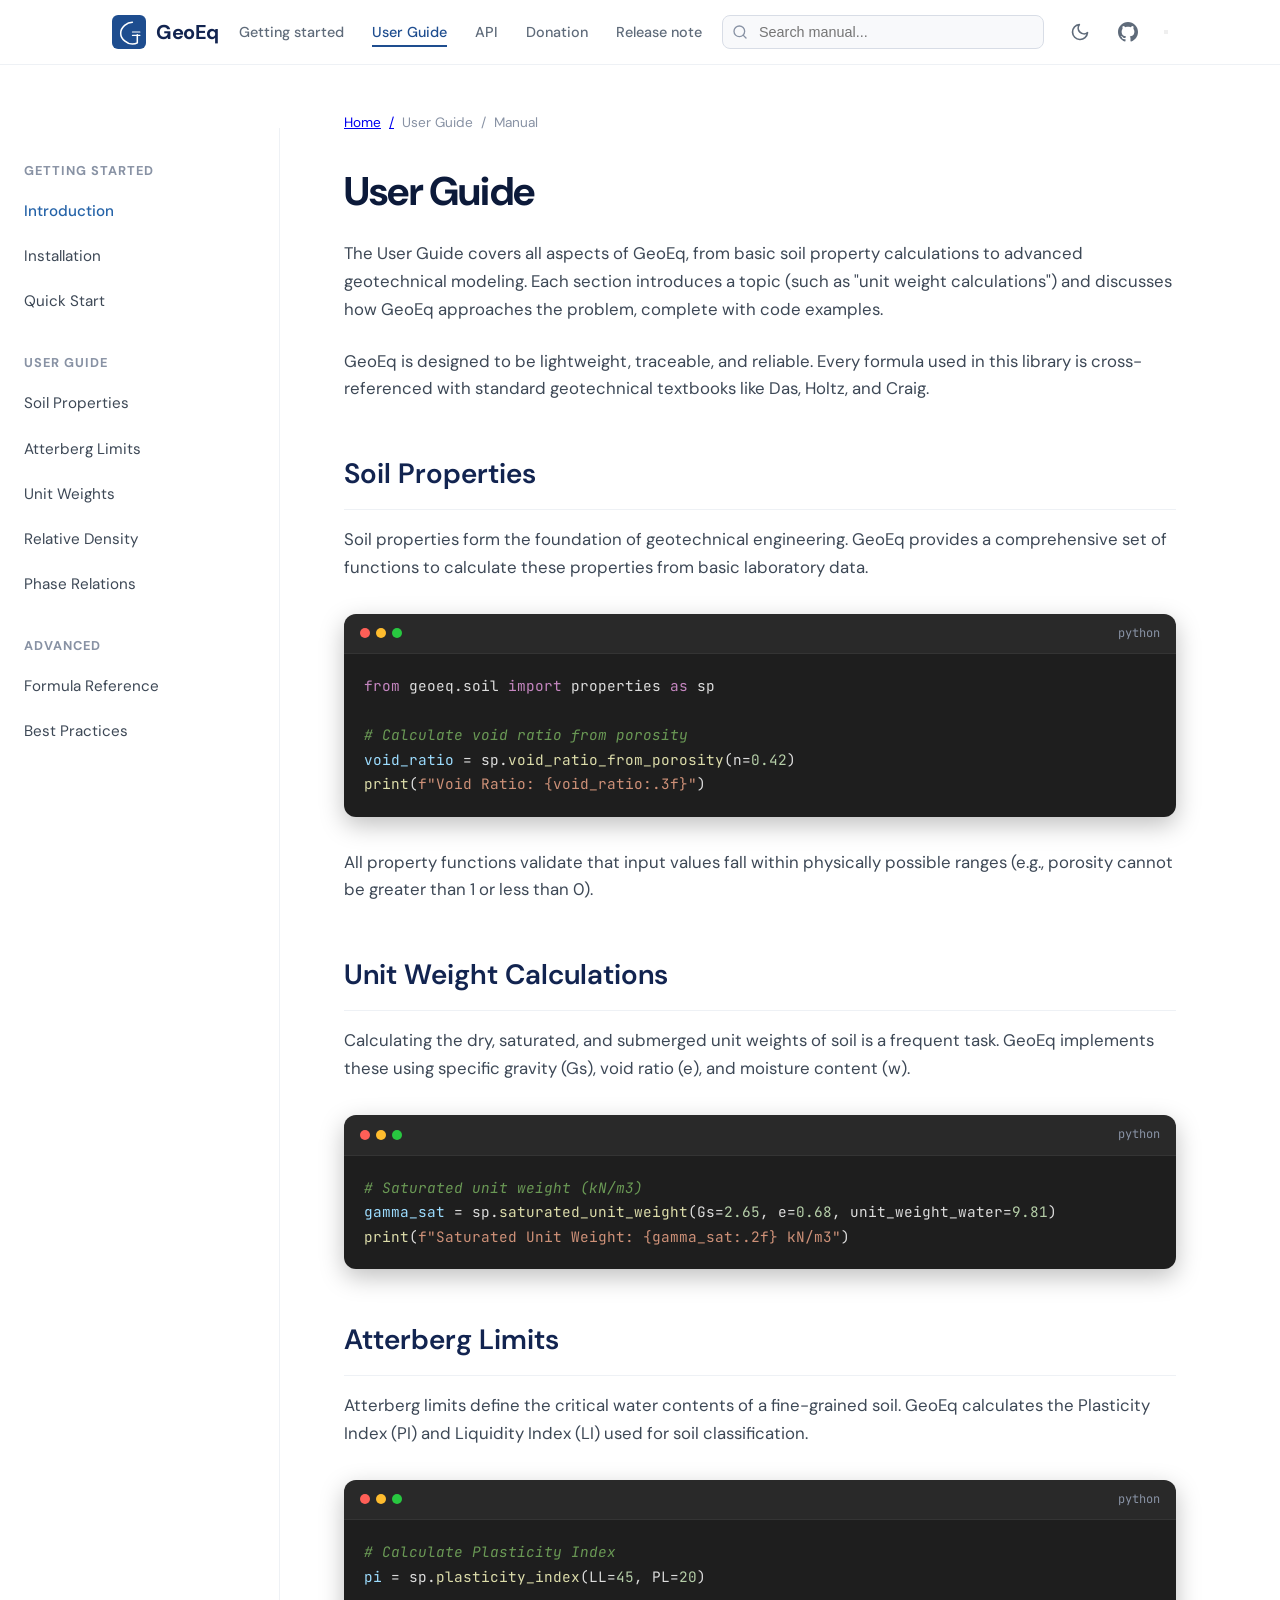
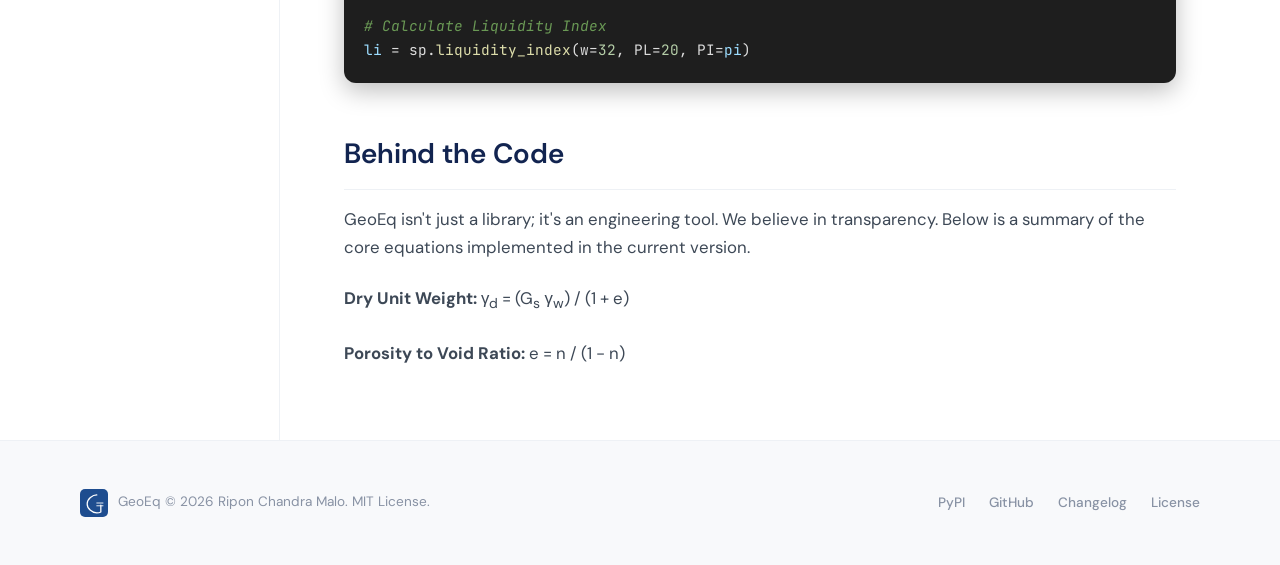
==== user-guide.html @ 91668ca3 "feat: implement professional user guide documentation system with dark mode and syntax highlighting" ====
<!DOCTYPE html>
<html lang="en">

<head>
    <meta charset="UTF-8">
    <meta name="viewport" content="width=device-width, initial-scale=1.0">
    <title>User Guide - GeoEq Geotechnical Engineering</title>
    <meta name="description" content="Detailed manual and user guide for GeoEq Python library. Soil properties, phase relations, and more.">
    <link rel="preconnect" href="https://fonts.googleapis.com">
    <link rel="preconnect" href="https://fonts.gstatic.com" crossorigin>
    <link href="https://fonts.googleapis.com/css2?family=DM+Sans:ital,opsz,wght@0,9..40,300;0,9..40,400;0,9..40,500;0,9..40,600;0,9..40,700;1,9..40,400&family=JetBrains+Mono:wght@400;500&display=swap" rel="stylesheet">
    <link rel="stylesheet" href="assets/css/main.css">
    <style>
        /* Sidebar transition for mobile */
        @media (max-width: 960px) {
            .mobile-sidebar-toggle {
                display: block;
                position: fixed;
                bottom: 20px;
                right: 20px;
                background: var(--blue-600);
                color: white;
                width: 50px;
                height: 50px;
                border-radius: 50%;
                display: flex;
                align-items: center;
                justify-content: center;
                box-shadow: 0 4px 12px rgba(0,0,0,0.2);
                z-index: 1100;
            }
        }
    </style>
</head>

<body>

    <!-- NAV -->
    <nav class="nav" id="nav">
        <div class="nav-inner">
            <a href="index.html" class="nav-logo">
                <svg class="nav-logo-icon" viewBox="0 0 512 512" fill="none" xmlns="http://www.w3.org/2000/svg">
                    <rect id="background" x="0" y="0" width="512" height="512" rx="91" ry="91" fill="#1e4d8f" />
                    <path id="letter-G" d="M 307,108 C 230,108  131,182  131,273 C 131,364  230,438  307,438 C 352,438  381,420  381,420 L 381,296" fill="none" stroke="#ffffff" stroke-width="23" stroke-linecap="round" stroke-linejoin="round" />
                    <line id="equals-top" x1="307" y1="256" x2="420" y2="256" stroke="#ffffff" stroke-width="16" stroke-linecap="round" />
                    <line id="equals-bottom" x1="307" y1="307" x2="420" y2="307" stroke="#ffffff" stroke-width="16" stroke-linecap="round" />
                </svg>
                <span class="nav-logo-text">GeoEq</span>
            </a>

            <ul class="nav-links" id="navLinks">
                <li><a href="index.html#quickstart">Getting started</a></li>
                <li><a href="user-guide.html" class="active">User Guide</a></li>
                <li><a href="https://github.com/geoeq/geoeq#api" target="_blank">API</a></li>
                <li><a href="https://github.com/sponsors/geoeq" target="_blank">Donation</a></li>
                <li><a href="https://github.com/geoeq/geoeq/blob/main/CHANGELOG.md" target="_blank">Release note</a></li>
            </ul>

            <div class="search-container">
                <svg class="search-icon" viewBox="0 0 24 24" fill="none" stroke="currentColor" stroke-width="2" stroke-linecap="round" stroke-linejoin="round"><circle cx="11" cy="11" r="8"></circle><line x1="21" y1="21" x2="16.65" y2="16.65"></line></svg>
                <input type="text" class="search-input" id="searchInput" placeholder="Search manual...">
            </div>

            <div class="nav-actions">
                <button class="icon-btn" id="themeToggle" title="Toggle theme">
                    <svg viewBox="0 0 24 24" fill="none" stroke="currentColor" stroke-width="2" stroke-linecap="round" stroke-linejoin="round">
                        <path d="M21 12.79A9 9 0 1 1 11.21 3 7 7 0 0 0 21 12.79z"></path>
                    </svg>
                </button>
                <a href="https://github.com/geoeq/geoeq" target="_blank" class="icon-btn" title="GitHub Repository">
                    <svg viewBox="0 0 24 24" fill="currentColor">
                        <path d="M12 0c-6.626 0-12 5.373-12 12 0 5.302 3.438 9.8 8.207 11.387.599.111.793-.261.793-.577v-2.234c-3.338.726-4.033-1.416-4.033-1.416-.546-1.387-1.333-1.756-1.333-1.756-1.089-.745.083-.729.083-.729 1.205.084 1.839 1.237 1.839 1.237 1.07 1.834 2.807 1.304 3.492.997.107-.775.418-1.305.762-1.604-2.665-.305-5.467-1.334-5.467-5.931 0-1.311.469-2.381 1.236-3.221-.124-.303-.535-1.524.117-3.176 0 0 1.008-.322 3.301 1.23.957-.266 1.983-.399 3.003-.404 1.02.005 2.047.138 3.006.404 2.291-1.552 3.297-1.23 3.297-1.23.653 1.653.242 2.874.118 3.176.77.84 1.235 1.911 1.235 3.221 0 4.609-2.807 5.624-5.479 5.921.43.372.823 1.102.823 2.222v3.293c0 .319.192.694.801.576 4.765-1.589 8.199-6.086 8.199-11.386 0-6.627-5.373-12-12-12z" />
                    </svg>
                </a>
            </div>

            <button class="mobile-toggle" id="mobileToggle" aria-label="Menu">
                <span></span><span></span><span></span>
            </button>
        </div>
    </nav>

    <div class="docs-container animate-fade">
        <!-- SIDEBAR -->
        <aside class="sidebar">
            <div class="sidebar-section">
                <h3 class="sidebar-title">Getting Started</h3>
                <ul class="sidebar-links">
                    <li><a href="#intro" class="active">Introduction</a></li>
                    <li><a href="#install">Installation</a></li>
                    <li><a href="#quickstart">Quick Start</a></li>
                </ul>
            </div>
            
            <div class="sidebar-section">
                <h3 class="sidebar-title">User Guide</h3>
                <ul class="sidebar-links">
                    <li><a href="#soil-props">Soil Properties</a></li>
                    <li><a href="#atterberg">Atterberg Limits</a></li>
                    <li><a href="#unit-weights">Unit Weights</a></li>
                    <li><a href="#relative-density">Relative Density</a></li>
                    <li><a href="#phase-relations">Phase Relations</a></li>
                </ul>
            </div>

            <div class="sidebar-section">
                <h3 class="sidebar-title">Advanced</h3>
                <ul class="sidebar-links">
                    <li><a href="#formulas">Formula Reference</a></li>
                    <li><a href="#best-practices">Best Practices</a></li>
                </ul>
            </div>
        </aside>

        <!-- MAIN CONTENT -->
        <main class="main-content content">
            <nav class="breadcrumbs">
                <a href="index.html" class="breadcrumb-item">Home</a>
                <span class="breadcrumb-item">User Guide</span>
                <span class="breadcrumb-item">Manual</span>
            </nav>

            <section id="intro">
                <h1>User Guide</h1>
                <p>The User Guide covers all aspects of GeoEq, from basic soil property calculations to advanced geotechnical modeling. Each section introduces a topic (such as "unit weight calculations") and discusses how GeoEq approaches the problem, complete with code examples.</p>
                <p>GeoEq is designed to be lightweight, traceable, and reliable. Every formula used in this library is cross-referenced with standard geotechnical textbooks like Das, Holtz, and Craig.</p>
            </section>

            <section id="soil-props">
                <h2>Soil Properties</h2>
                <p>Soil properties form the foundation of geotechnical engineering. GeoEq provides a comprehensive set of functions to calculate these properties from basic laboratory data.</p>
                
                <div class="code-container">
                    <div class="code-header">
                        <div class="code-dots">
                            <div class="code-dot dot-red"></div>
                            <div class="code-dot dot-yellow"></div>
                            <div class="code-dot dot-green"></div>
                        </div>
                        <span class="code-lang">python</span>
                    </div>
                    <button class="copy-btn">Copy</button>
                    <div class="code-block">
                        <pre><span class="imp">from</span> geoeq.soil <span class="imp">import</span> properties <span class="imp">as</span> sp

<span class="cm"># Calculate void ratio from porosity</span>
<span class="var">void_ratio</span> = sp.<span class="fn">void_ratio_from_porosity</span>(n=<span class="num">0.42</span>)
<span class="fn">print</span>(<span class="str">f"Void Ratio: </span><span class="str">{void_ratio:.3f}</span><span class="str">"</span>)</pre>
                    </div>
                </div>

                <p>All property functions validate that input values fall within physically possible ranges (e.g., porosity cannot be greater than 1 or less than 0).</p>
            </section>

            <section id="unit-weights">
                <h2>Unit Weight Calculations</h2>
                <p>Calculating the dry, saturated, and submerged unit weights of soil is a frequent task. GeoEq implements these using specific gravity (Gs), void ratio (e), and moisture content (w).</p>
                
                <div class="code-container">
                    <div class="code-header">
                        <div class="code-dots">
                            <div class="code-dot dot-red"></div>
                            <div class="code-dot dot-yellow"></div>
                            <div class="code-dot dot-green"></div>
                        </div>
                        <span class="code-lang">python</span>
                    </div>
                    <button class="copy-btn">Copy</button>
                    <div class="code-block">
                        <pre><span class="cm"># Saturated unit weight (kN/m3)</span>
<span class="var">gamma_sat</span> = sp.<span class="fn">saturated_unit_weight</span>(Gs=<span class="num">2.65</span>, e=<span class="num">0.68</span>, unit_weight_water=<span class="num">9.81</span>)
<span class="fn">print</span>(<span class="str">f"Saturated Unit Weight: </span><span class="str">{gamma_sat:.2f}</span><span class="str"> kN/m3"</span>)</pre>
                    </div>
                </div>
            </section>

            <section id="atterberg">
                <h2>Atterberg Limits</h2>
                <p>Atterberg limits define the critical water contents of a fine-grained soil. GeoEq calculates the Plasticity Index (PI) and Liquidity Index (LI) used for soil classification.</p>
                
                <div class="code-container">
                    <div class="code-header">
                        <div class="code-dots">
                            <div class="code-dot dot-red"></div>
                            <div class="code-dot dot-yellow"></div>
                            <div class="code-dot dot-green"></div>
                        </div>
                        <span class="code-lang">python</span>
                    </div>
                    <button class="copy-btn">Copy</button>
                    <div class="code-block">
                        <pre><span class="cm"># Calculate Plasticity Index</span>
<span class="var">pi</span> = sp.<span class="fn">plasticity_index</span>(LL=<span class="num">45</span>, PL=<span class="num">20</span>)

<span class="cm"># Calculate Liquidity Index</span>
<span class="var">li</span> = sp.<span class="fn">liquidity_index</span>(w=<span class="num">32</span>, PL=<span class="num">20</span>, PI=<span class="var">pi</span>)</pre>
                    </div>
                </div>
            </section>

            <section id="formulas">
                <h2>Behind the Code</h2>
                <p>GeoEq isn't just a library; it's an engineering tool. We believe in transparency. Below is a summary of the core equations implemented in the current version.</p>
                <p><strong>Dry Unit Weight:</strong> &gamma;<sub>d</sub> = (G<sub>s</sub> &gamma;<sub>w</sub>) / (1 + e)</p>
                <p><strong>Porosity to Void Ratio:</strong> e = n / (1 - n)</p>
            </section>
        </main>
    </div>

    <!-- FOOTER -->
    <footer class="footer">
        <div class="footer-inner">
            <div class="footer-left">
                <svg viewBox="0 0 512 512" fill="none" xmlns="http://www.w3.org/2000/svg"
                    style="width: 28px; height: 28px;">
                    <rect id="background" x="0" y="0" width="512" height="512" rx="91" ry="91" fill="#1e4d8f" />
                    <path id="letter-G"
                        d="M 307,108 C 230,108  131,182  131,273 C 131,364  230,438  307,438 C 352,438  381,420  381,420 L 381,296"
                        fill="none" stroke="#ffffff" stroke-width="23" stroke-linecap="round" stroke-linejoin="round" />
                    <line id="equals-top" x1="307" y1="256" x2="420" y2="256" stroke="#ffffff" stroke-width="16"
                        stroke-linecap="round" />
                    <line id="equals-bottom" x1="307" y1="307" x2="420" y2="307" stroke="#ffffff" stroke-width="16"
                        stroke-linecap="round" />
                </svg>
                <span class="footer-text">GeoEq &copy; 2026 Ripon Chandra Malo. MIT License.</span>
            </div>
            <ul class="footer-links">
                <li><a href="https://pypi.org/project/geoeq/" target="_blank">PyPI</a></li>
                <li><a href="https://github.com/geoeq/geoeq" target="_blank">GitHub</a></li>
                <li><a href="https://github.com/geoeq/geoeq/blob/main/CHANGELOG.md" target="_blank">Changelog</a></li>
                <li><a href="https://github.com/geoeq/geoeq/blob/main/LICENSE" target="_blank">License</a></li>
            </ul>
        </div>
    </footer>

    <script src="assets/js/common.js"></script>
    <script>
        // Sidebar active link on scroll
        window.addEventListener('scroll', () => {
            const sections = document.querySelectorAll('section');
            const navLinks = document.querySelectorAll('.sidebar-links a');
            
            let current = '';
            sections.forEach(section => {
                const sectionTop = section.offsetTop;
                if (pageYOffset >= sectionTop - 100) {
                    current = section.getAttribute('id');
                }
            });

            navLinks.forEach(link => {
                link.classList.remove('active');
                if (link.getAttribute('href').includes(current)) {
                    link.classList.add('active');
                }
            });
        });
    </script>
</body>

</html>
---- assets/css/main.css ----
/* ---- GLOBAL VARIABLES ---- */
:root {
    --blue-900: #0c1a3a;
    --blue-800: #122450;
    --blue-700: #1a3570;
    --blue-600: #1e4d8f;
    --blue-500: #2563a8;
    --blue-400: #3b82c4;
    --blue-300: #6ba3d6;
    --blue-200: #a3c8e8;
    --blue-100: #dbeaf7;
    --blue-50: #f0f6fc;
    --white: #ffffff;
    --gray-50: #f8f9fb;
    --gray-100: #eef1f5;
    --gray-200: #d8dde6;
    --gray-300: #b0b8c8;
    --gray-400: #8892a4;
    --gray-500: #5f6b7a;
    --gray-600: #3d4856;
    --gray-700: #2a3240;
    --gray-800: #1a2030;
    --accent: #e8a825;
    --font-body: 'DM Sans', sans-serif;
    --font-mono: 'JetBrains Mono', monospace;
    --sidebar-width: 280px;
    --header-height: 64px;
}

[data-theme="dark"] {
    --white: #0d1117;
    --gray-50: #161b22;
    --gray-100: #21262d;
    --gray-200: #30363d;
    --gray-300: #484f58;
    --gray-400: #8b949e;
    --gray-500: #c9d1d9;
    --gray-600: #d1d5db;
    --gray-700: #f0f6fc;
    --gray-800: #ffffff;
    --blue-50: #13233a;
    --blue-100: #1c355a;
    --blue-900: #ffffff;
    --blue-800: #e6edf3;
    --blue-700: #6ba3d6;
}

*,
*::before,
*::after {
    margin: 0;
    padding: 0;
    box-sizing: border-box;
}

html {
    scroll-behavior: smooth;
}

body {
    font-family: var(--font-body);
    color: var(--gray-700);
    background: var(--white);
    line-height: 1.65;
    -webkit-font-smoothing: antialiased;
    transition: background-color 0.3s, color 0.3s;
}

/* ---- NAV ---- */
.nav {
    position: fixed;
    top: 0;
    left: 0;
    right: 0;
    z-index: 1000;
    background: rgba(var(--white-rgb, 255, 255, 255), 0.92);
    backdrop-filter: blur(12px);
    border-bottom: 1px solid var(--gray-100);
    transition: box-shadow 0.3s, background-color 0.3s;
}

[data-theme="dark"] .nav {
    background: rgba(13, 17, 23, 0.92);
}

.nav.scrolled {
    box-shadow: 0 1px 12px rgba(0, 0, 0, 0.06);
}

.nav-inner {
    max-width: 1120px;
    margin: 0 auto;
    padding: 0 32px;
    height: var(--header-height);
    display: flex;
    align-items: center;
    justify-content: space-between;
    gap: 20px;
}

.nav-logo {
    display: flex;
    align-items: center;
    gap: 10px;
    text-decoration: none;
    color: var(--blue-800);
    flex-shrink: 0;
}

.nav-logo-icon {
    width: 34px;
    height: 34px;
}

.nav-logo-text {
    font-size: 1.25rem;
    font-weight: 700;
    letter-spacing: -0.02em;
}

.nav-links {
    display: flex;
    align-items: center;
    gap: 28px;
    list-style: none;
}

.nav-links a {
    text-decoration: none;
    color: var(--gray-500);
    font-size: 0.9rem;
    font-weight: 500;
    transition: color 0.2s;
    white-space: nowrap;
}

.nav-links a:hover, .nav-links a.active {
    color: var(--blue-600);
}

.nav-links a.active {
    border-bottom: 2px solid var(--blue-600);
    padding-bottom: 4px;
}

/* ---- SEARCH BAR ---- */
.search-container {
    position: relative;
    flex-grow: 1;
    max-width: 400px;
}

.search-input {
    width: 100%;
    background: var(--gray-50);
    border: 1px solid var(--gray-200);
    border-radius: 8px;
    padding: 8px 12px 8px 36px;
    font-size: 0.9rem;
    color: var(--gray-700);
    outline: none;
    transition: all 0.2s;
}

.search-input:focus {
    border-color: var(--blue-400);
    box-shadow: 0 0 0 3px rgba(37, 99, 168, 0.1);
    background: var(--white);
}

.search-icon {
    position: absolute;
    left: 10px;
    top: 50%;
    transform: translateY(-50%);
    width: 16px;
    height: 16px;
    color: var(--gray-400);
    pointer-events: none;
}

/* ---- ICON ACTIONS ---- */
.nav-actions {
    display: flex;
    align-items: center;
    gap: 16px;
}

.icon-btn {
    background: none;
    border: none;
    color: var(--gray-500);
    cursor: pointer;
    padding: 6px;
    border-radius: 6px;
    display: flex;
    align-items: center;
    justify-content: center;
    transition: all 0.2s;
}

.icon-btn:hover {
    background: var(--gray-100);
    color: var(--blue-600);
}

.icon-btn svg {
    width: 20px;
    height: 20px;
}

/* ---- DOCS LAYOUT ---- */
.docs-container {
    display: flex;
    margin-top: var(--header-height);
    min-height: calc(100vh - var(--header-height));
    max-width: 1440px;
    margin-left: auto;
    margin-right: auto;
}

.sidebar {
    width: var(--sidebar-width);
    border-right: 1px solid var(--gray-100);
    padding: 32px 24px;
    position: fixed;
    top: var(--header-height);
    bottom: 0;
    overflow-y: auto;
    background: var(--white);
    transition: background-color 0.3s;
}

.main-content {
    flex-grow: 1;
    margin-left: var(--sidebar-width);
    padding: 48px 64px;
    max-width: 960px;
}

/* ---- SIDEBAR NAV ---- */
.sidebar-section {
    margin-bottom: 32px;
}

.sidebar-title {
    font-size: 0.8rem;
    font-weight: 700;
    color: var(--gray-400);
    text-transform: uppercase;
    letter-spacing: 0.08em;
    margin-bottom: 12px;
}

.sidebar-links {
    list-style: none;
}

.sidebar-links li {
    margin-bottom: 8px;
}

.sidebar-links a {
    text-decoration: none;
    color: var(--gray-600);
    font-size: 0.95rem;
    display: block;
    padding: 6px 0;
    transition: color 0.2s;
}

.sidebar-links a:hover, .sidebar-links a.active {
    color: var(--blue-500);
    font-weight: 500;
}

/* ---- CONTENT ELEMENTS ---- */
.content h1 {
    font-size: 2.5rem;
    font-weight: 700;
    color: var(--blue-900);
    margin-bottom: 16px;
    letter-spacing: -0.02em;
}

.content h2 {
    font-size: 1.75rem;
    font-weight: 600;
    color: var(--blue-800);
    margin-top: 48px;
    margin-bottom: 16px;
    padding-bottom: 12px;
    border-bottom: 1px solid var(--gray-100);
}

.content p {
    margin-bottom: 24px;
    font-size: 1.05rem;
    color: var(--gray-600);
}

.content code {
    background: var(--gray-50);
    padding: 3px 6px;
    border-radius: 4px;
    font-family: var(--font-mono);
    font-size: 0.9em;
    color: var(--blue-600);
}

/* ---- CODE BLOCK ENHANCEMENT ---- */
.code-container {
    position: relative;
    margin: 32px 0;
    border-radius: 12px;
    background: #1e1e1e;
    overflow: hidden;
    box-shadow: 0 8px 24px rgba(0, 0, 0, 0.25);
}

.code-header {
    display: flex;
    align-items: center;
    justify-content: space-between;
    padding: 10px 16px;
    background: rgba(255, 255, 255, 0.05);
    border-bottom: 1px solid rgba(255, 255, 255, 0.05);
}

.code-dots {
    display: flex;
    gap: 6px;
}

.code-dot {
    width: 10px;
    height: 10px;
    border-radius: 50%;
}

.dot-red { background: #ff5f57; }
.dot-yellow { background: #febc2e; }
.dot-green { background: #28c840; }

.code-lang {
    font-size: 0.75rem;
    color: var(--gray-400);
    font-family: var(--font-mono);
    text-transform: lowercase;
}

.code-block {
    margin: 0;
    padding: 20px;
    background: transparent !important;
    box-shadow: none;
}

.code-block pre {
    font-family: var(--font-mono);
    font-size: 0.9rem;
    line-height: 1.7;
    color: #dcdcdc; /* VS Code Default Text */
    margin: 0;
}

/* Syntax Highlighting (VS Code Dark Style) */
.kw { color: #569cd6; } /* keyword */
.fn { color: #dcdcaa; } /* function */
.str { color: #ce9178; } /* string */
.num { color: #b5cea8; } /* number */
.cm { color: #6a9955; font-style: italic; } /* comment */
.op { color: #d4d4d4; } /* operator */
.var { color: #9cdcfe; } /* variable */
.typ { color: #4ec9b0; } /* type/class */
.imp { color: #c586c0; } /* import/control flow */

/* Copy Button Styling */
.copy-btn {
    position: absolute;
    top: 48px;
    right: 12px;
    background: rgba(255, 255, 255, 0.1);
    border: 1px solid rgba(255, 255, 255, 0.1);
    color: var(--gray-300);
    padding: 6px 12px;
    border-radius: 6px;
    font-size: 0.75rem;
    font-weight: 600;
    cursor: pointer;
    backdrop-filter: blur(4px);
    transition: all 0.2s;
    opacity: 0;
    visibility: hidden;
}

.code-container:hover .copy-btn {
    opacity: 1;
    visibility: visible;
}

.copy-btn:hover {
    background: rgba(255, 255, 255, 0.2);
    color: var(--white);
    border-color: var(--blue-400);
}

.copy-btn.copied {
    background: #28c840;
    color: white;
    border-color: #28c840;
}

/* Breadcrumbs */
.breadcrumbs {
    display: flex;
    gap: 8px;
    font-size: 0.85rem;
    color: var(--gray-400);
    margin-bottom: 24px;
}

.breadcrumb-item::after {
    content: '/';
    margin-left: 8px;
}

.breadcrumb-item:last-child::after {
    content: '';
}

/* ---- FOOTER ---- */
.footer {
    background: var(--gray-50);
    border-top: 1px solid var(--gray-100);
    padding: 48px 32px;
    transition: background-color 0.3s;
}

.footer-inner {
    max-width: 1120px;
    margin: 0 auto;
    display: flex;
    justify-content: space-between;
    align-items: center;
    flex-wrap: wrap;
    gap: 20px;
}

.footer-left {
    display: flex;
    align-items: center;
    gap: 10px;
}

.footer-left svg {
    width: 28px;
    height: 28px;
}

.footer-text {
    font-size: 0.85rem;
    color: var(--gray-400);
}

.footer-links {
    display: flex;
    gap: 24px;
    list-style: none;
}

.footer-links a {
    text-decoration: none;
    color: var(--gray-400);
    font-size: 0.85rem;
    font-weight: 500;
    transition: color 0.2s;
}

.footer-links a:hover {
    color: var(--blue-600);
}

/* Animations */
@keyframes fadeIn {
    from { opacity: 0; transform: translateY(10px); }
    to { opacity: 1; transform: translateY(0); }
}

.animate-fade {
    animation: fadeIn 0.5s ease both;
}

/* Responsive Docs */
@media (max-width: 960px) {
    .sidebar {
        display: none;
    }
    .main-content {
        margin-left: 0;
        padding: 32px 24px;
    }
}
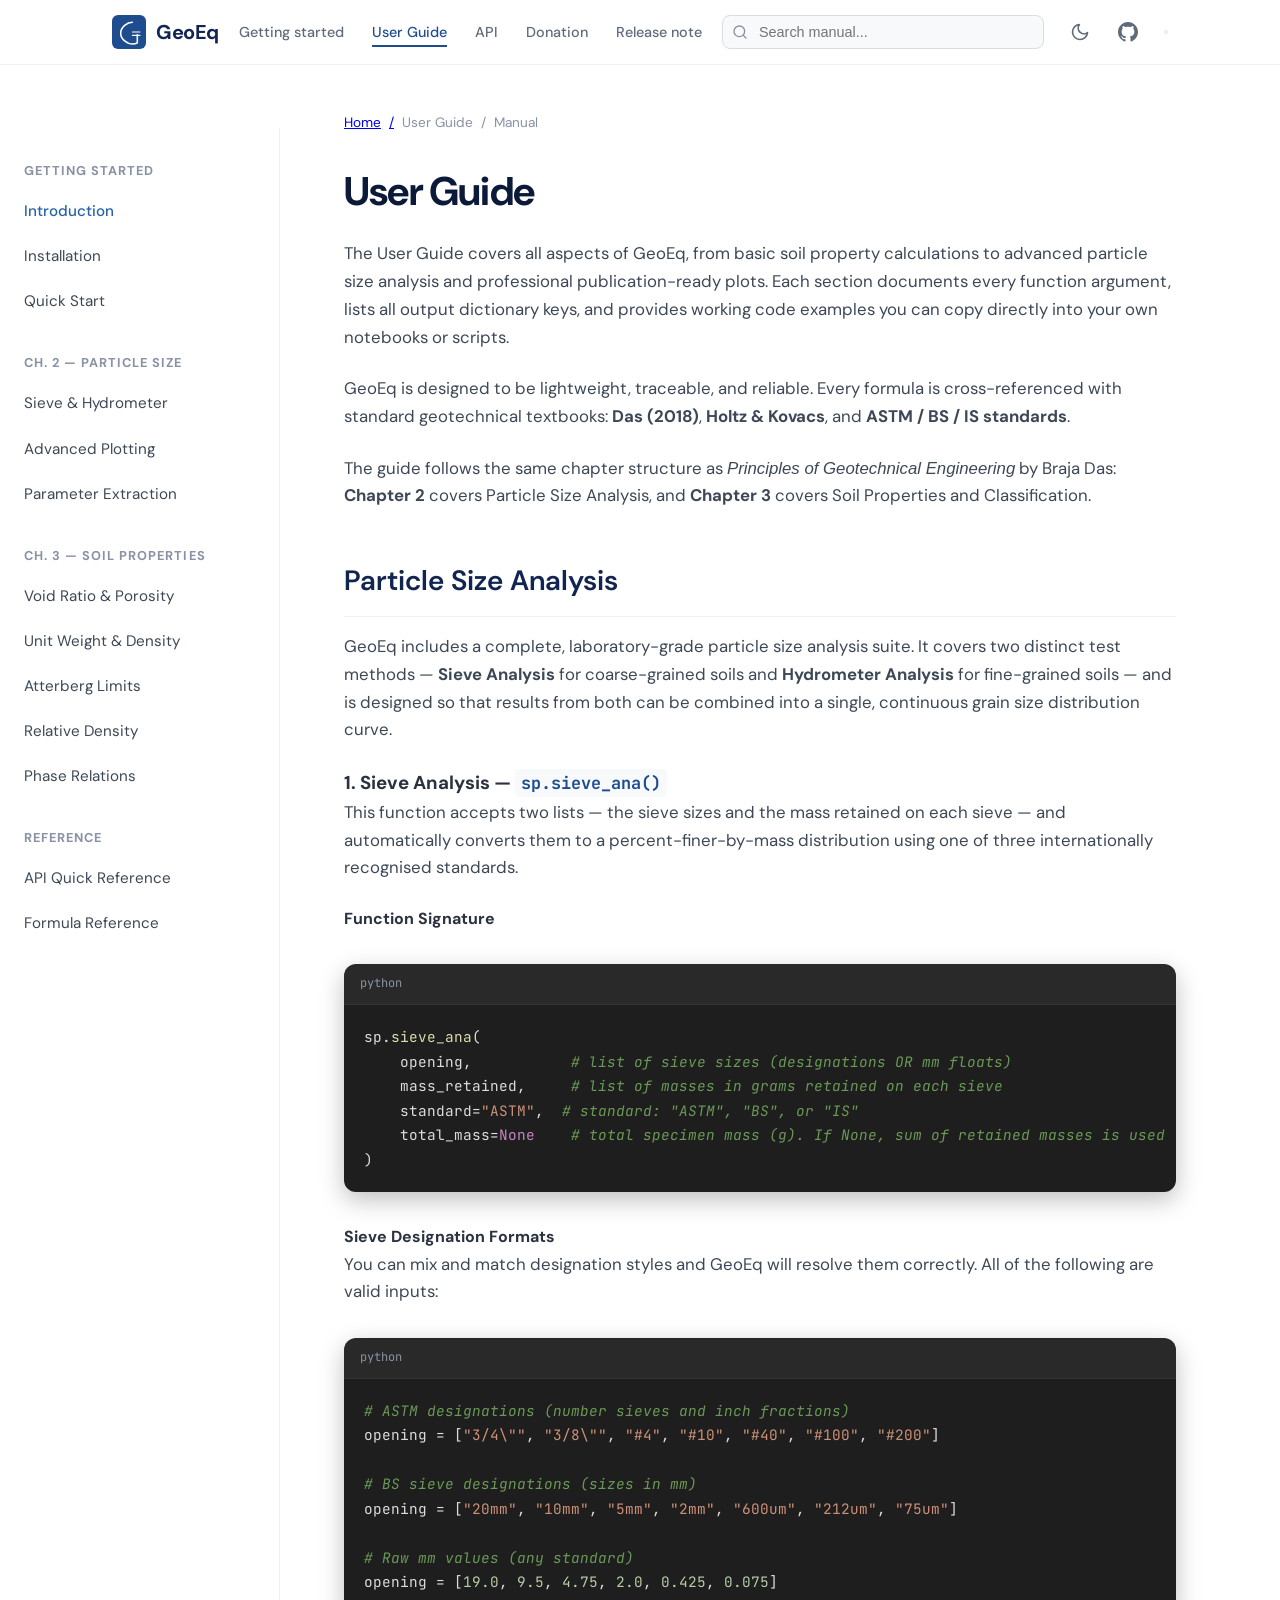
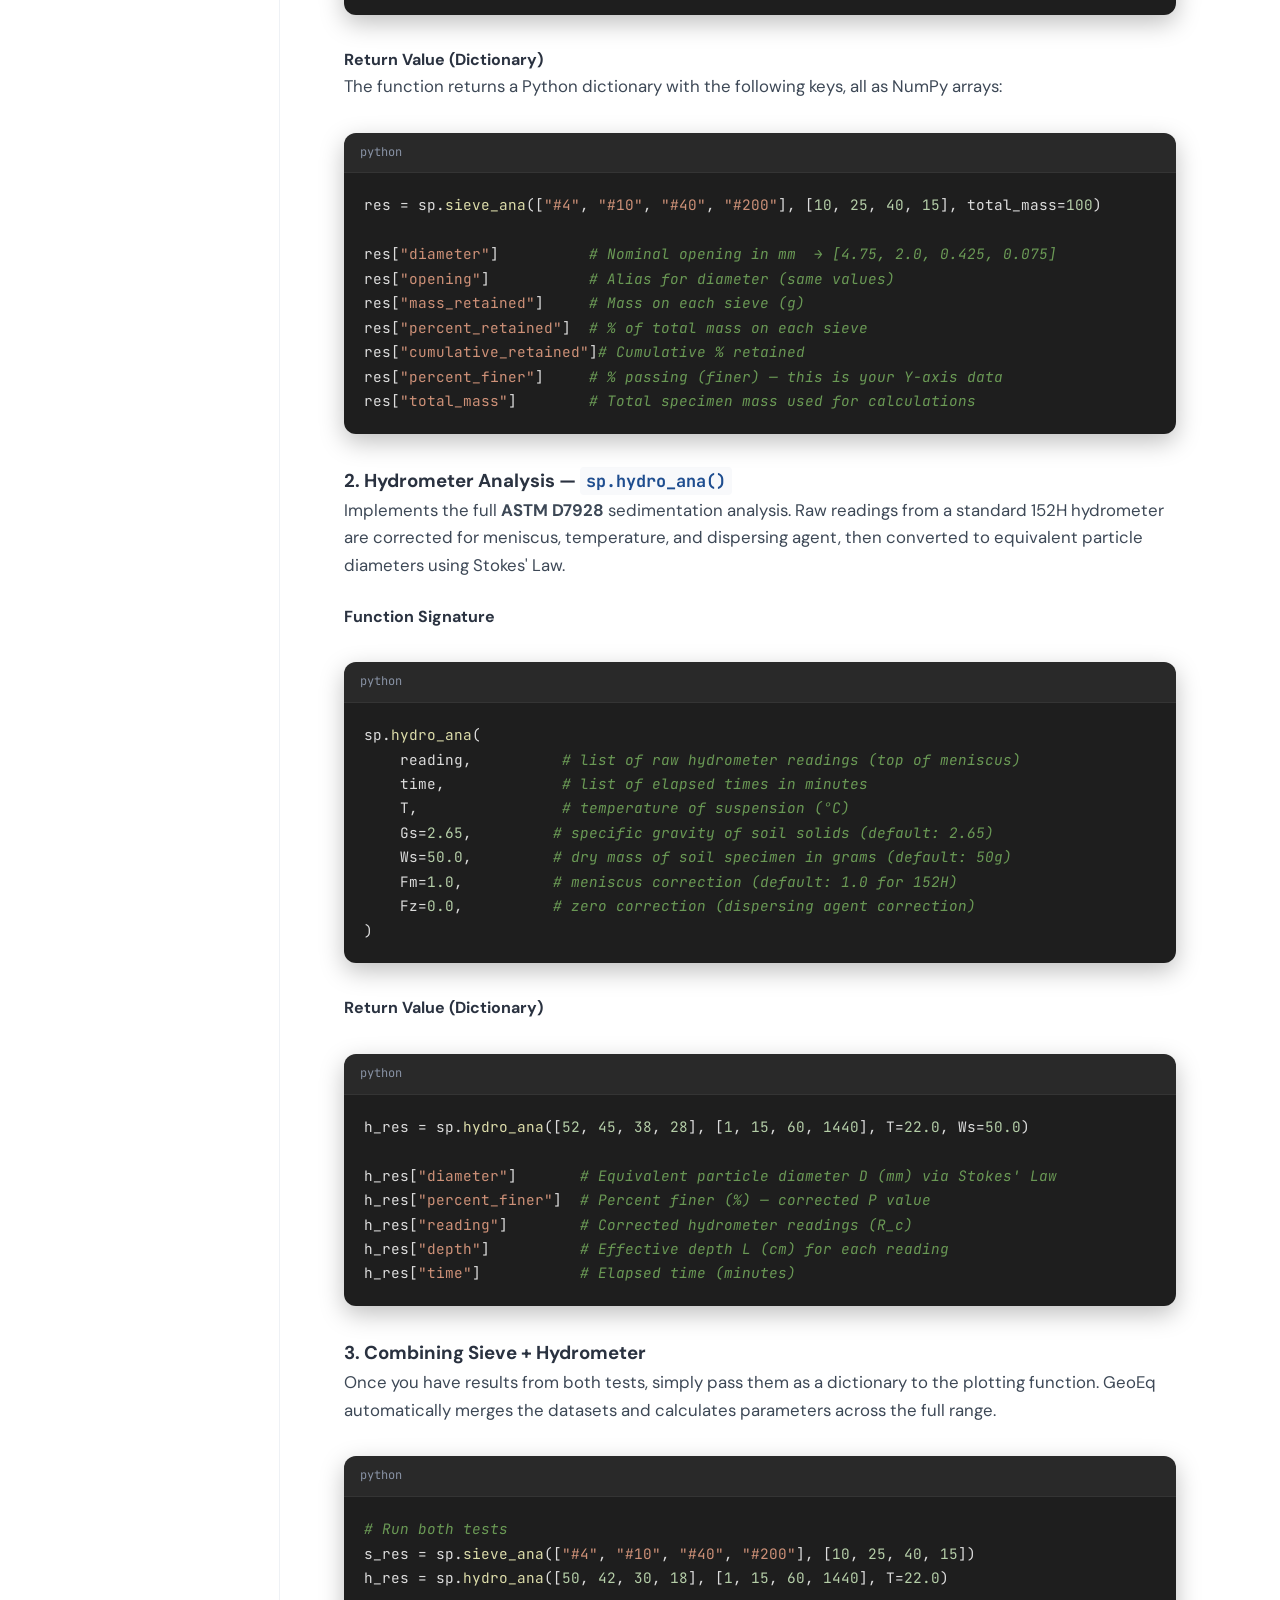
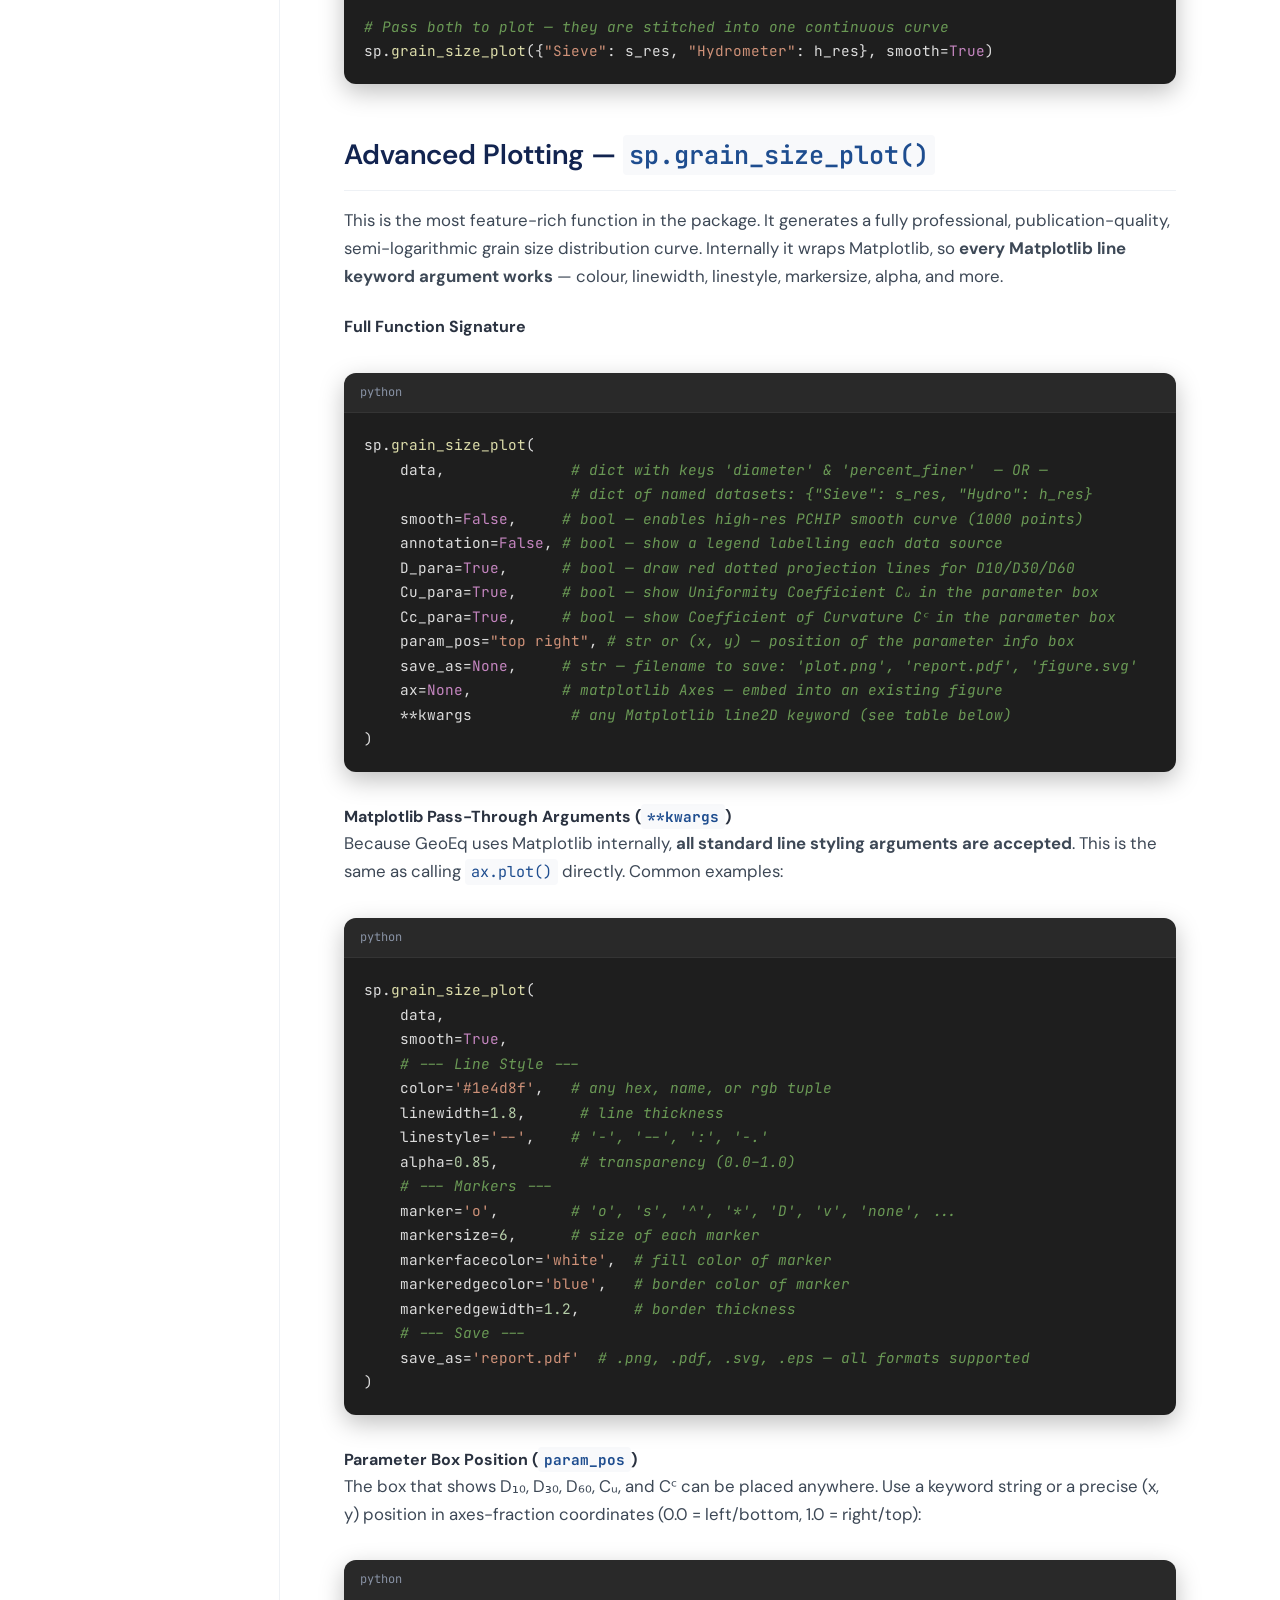
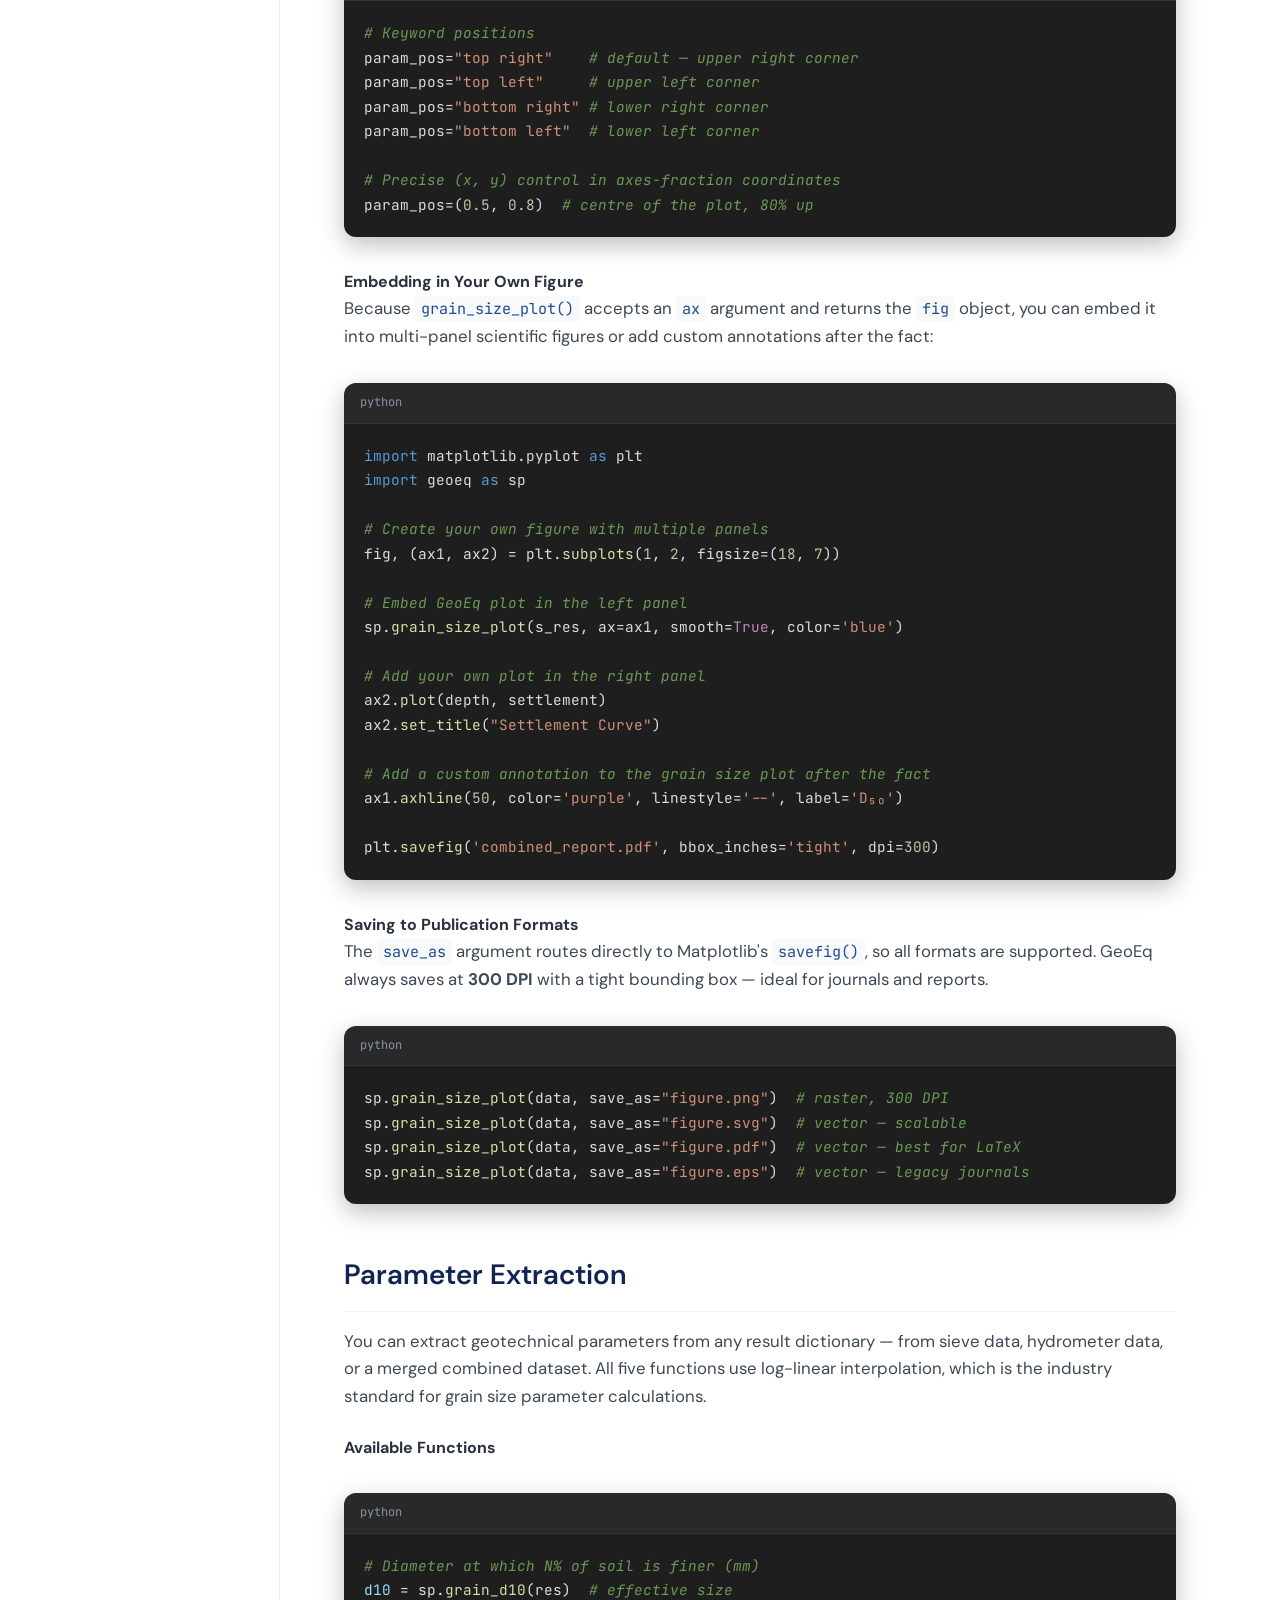
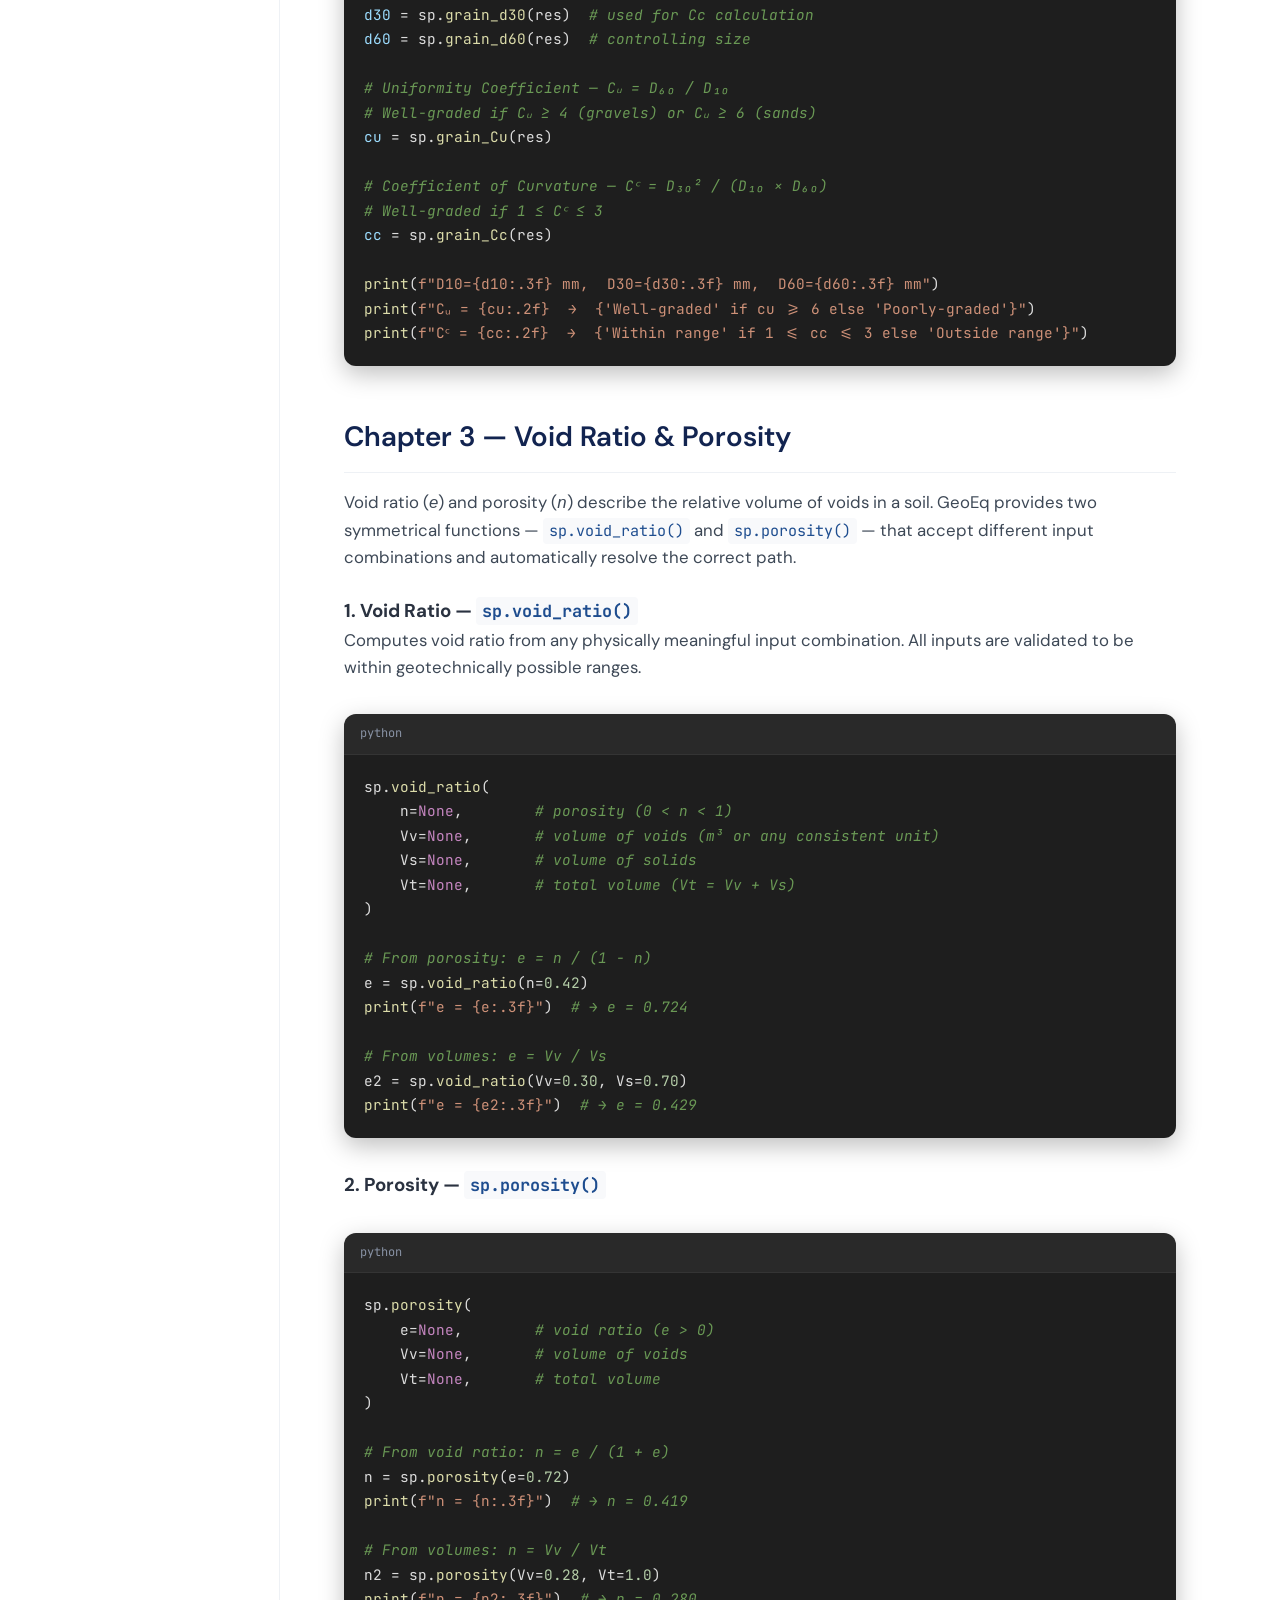
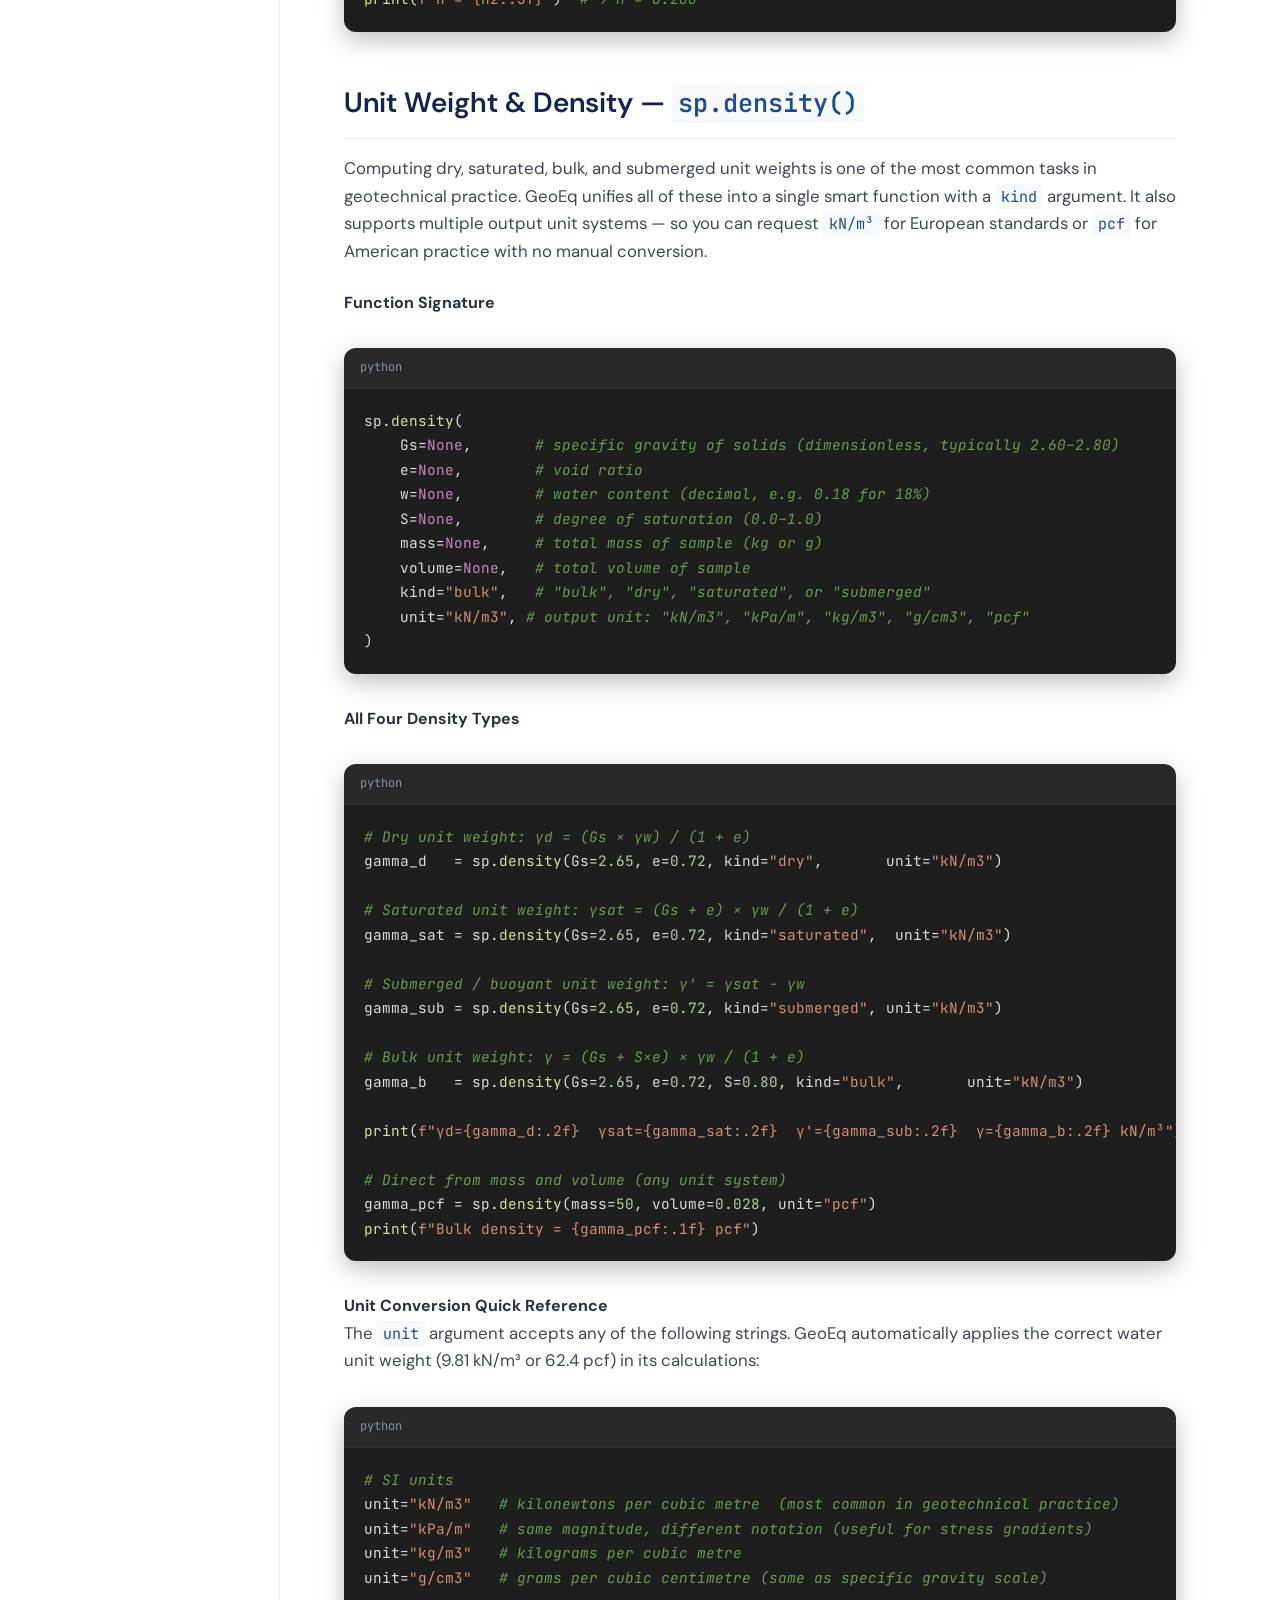
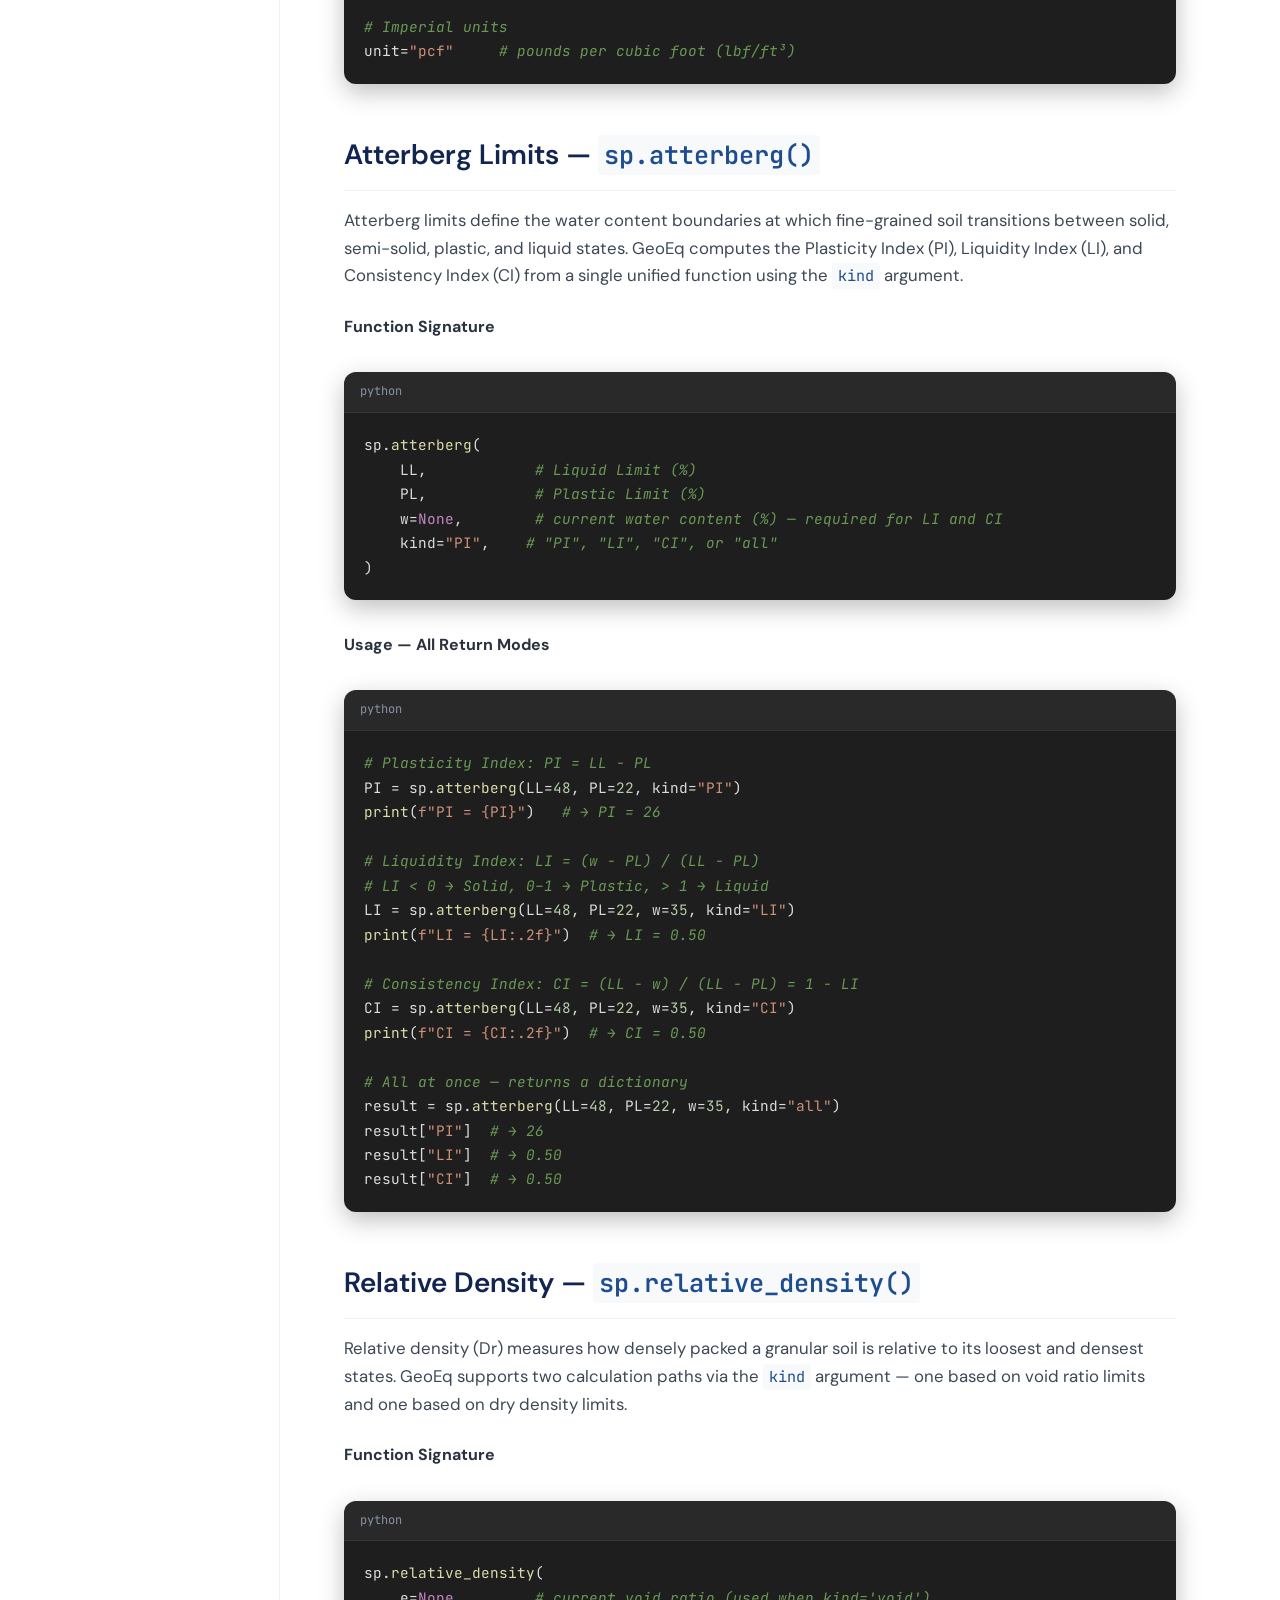
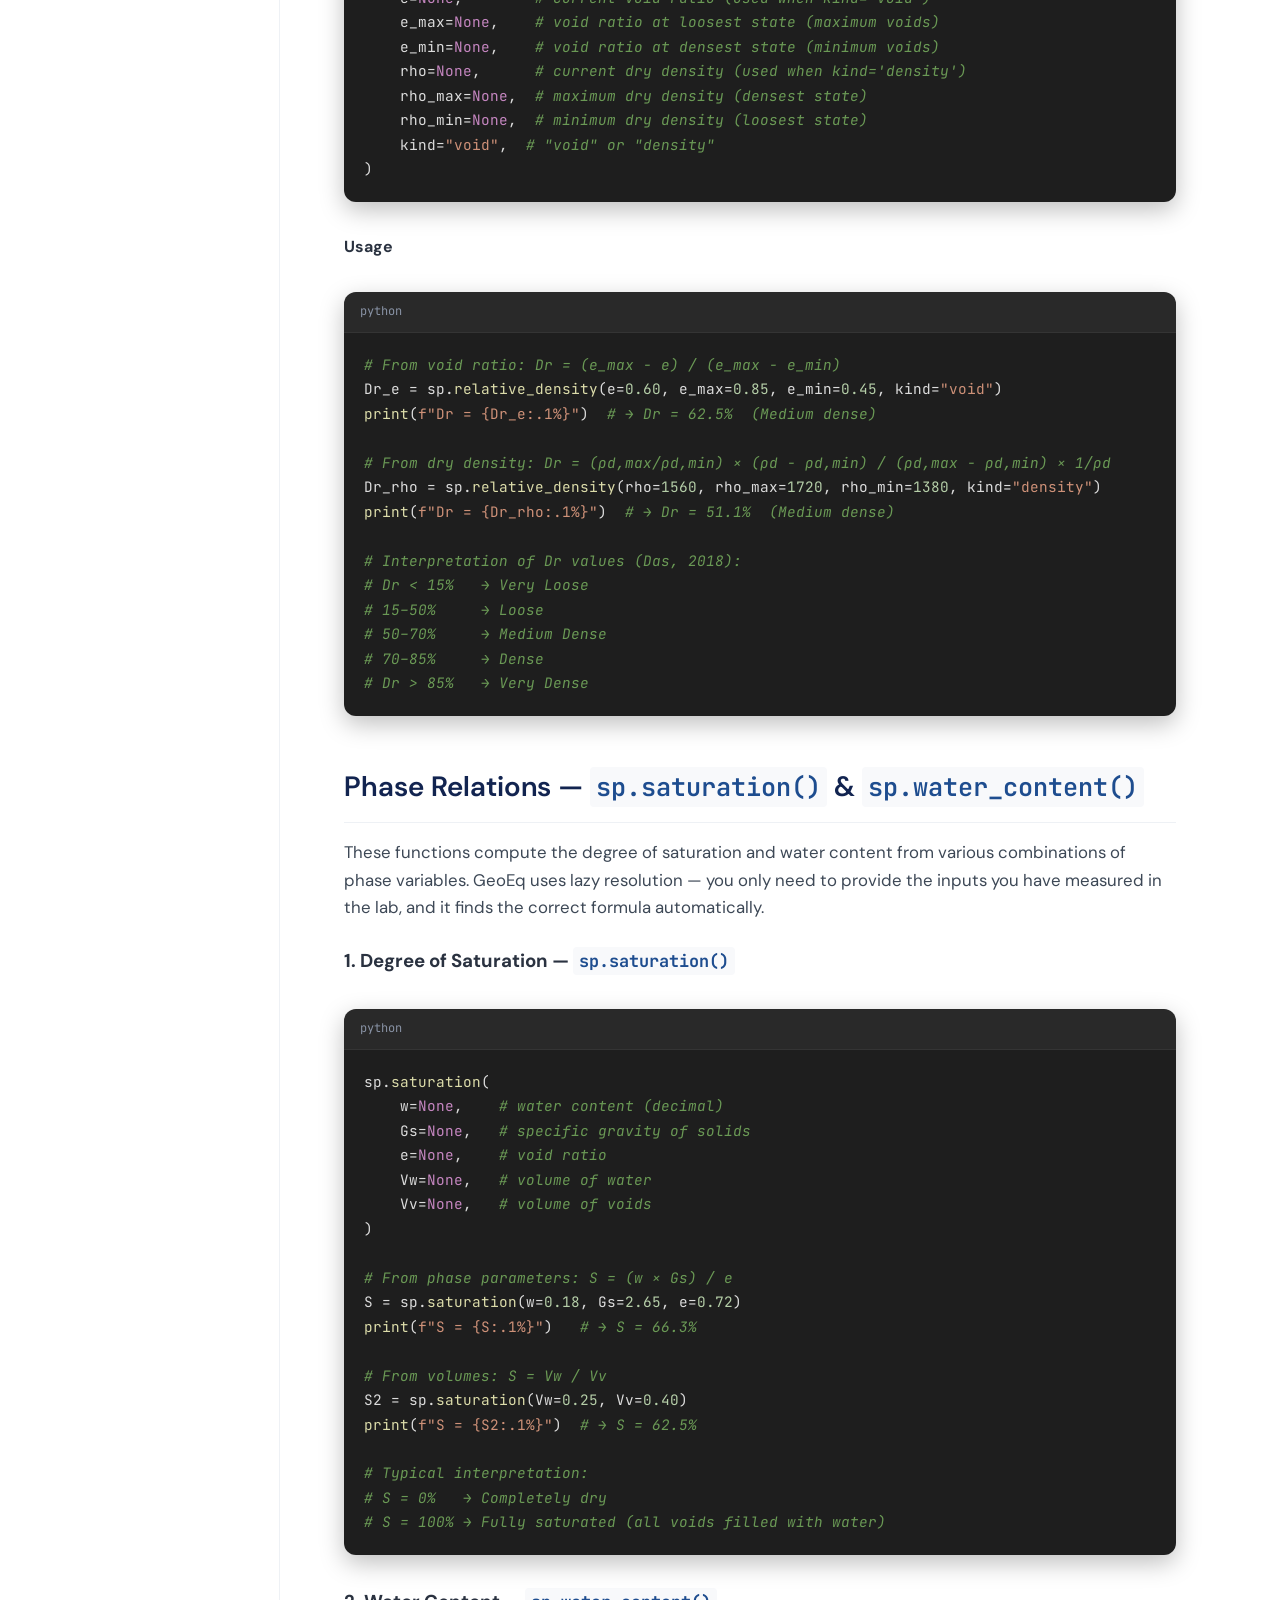
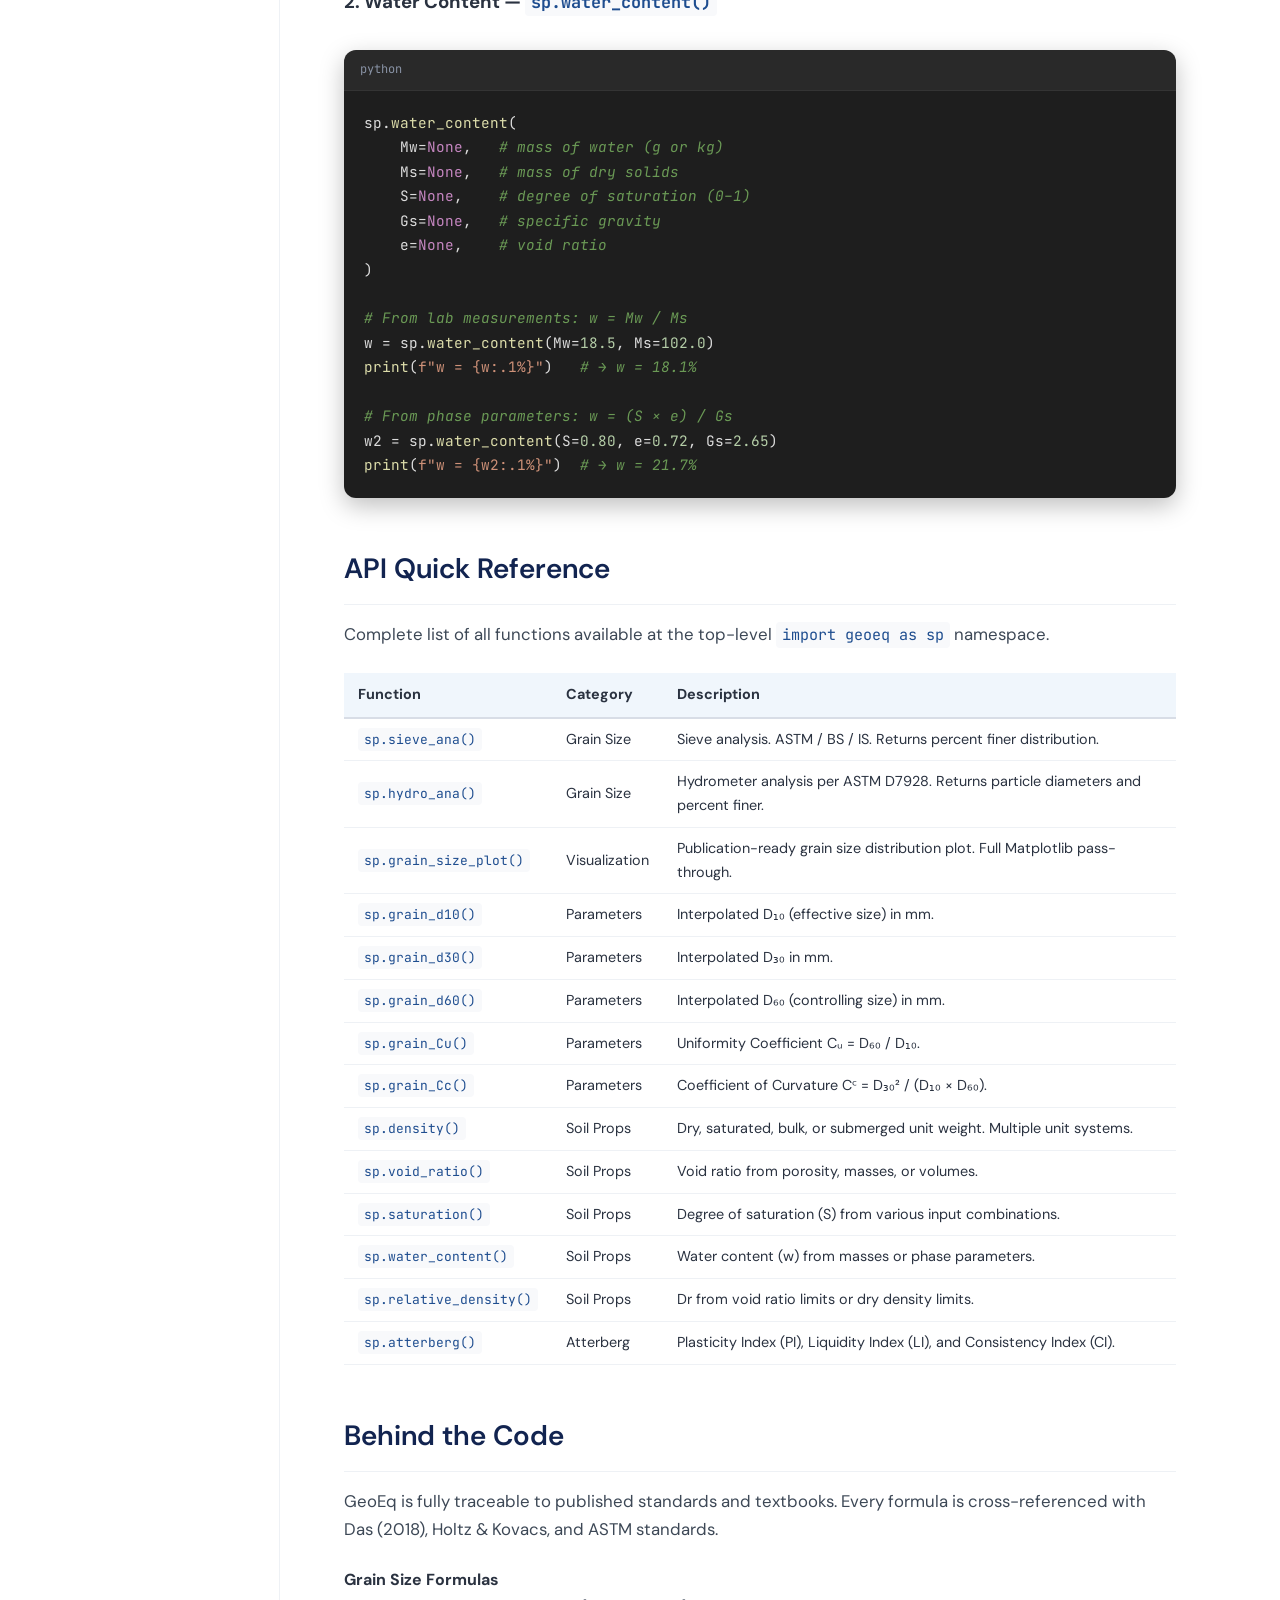
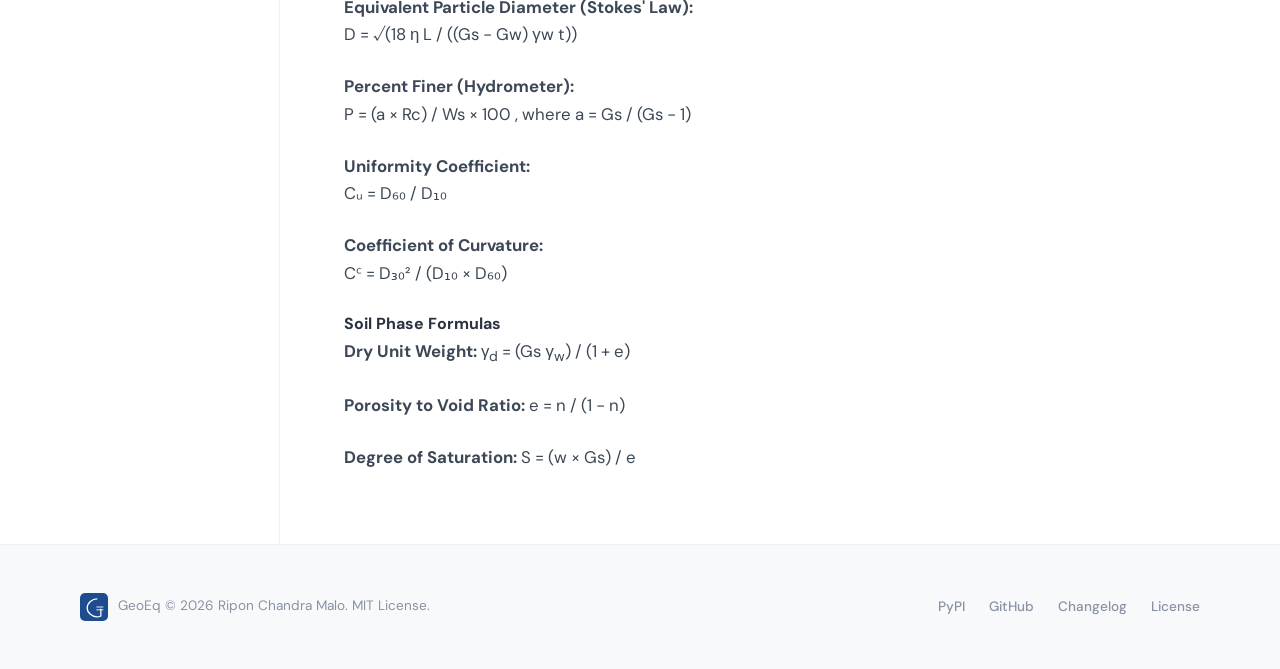
==== commit 56d1e987: "docs: update user guide with grain size distribution suite" ====
--- a/user-guide.html
+++ b/user-guide.html
@@ -93,21 +93,30 @@
             </div>
             
             <div class="sidebar-section">
-                <h3 class="sidebar-title">User Guide</h3>
+                <h3 class="sidebar-title">Ch. 2 — Particle Size</h3>
                 <ul class="sidebar-links">
-                    <li><a href="#soil-props">Soil Properties</a></li>
+                    <li><a href="#grain-size">Sieve &amp; Hydrometer</a></li>
+                    <li><a href="#grain-plots">Advanced Plotting</a></li>
+                    <li><a href="#param-extract">Parameter Extraction</a></li>
+                </ul>
+            </div>
+
+            <div class="sidebar-section">
+                <h3 class="sidebar-title">Ch. 3 — Soil Properties</h3>
+                <ul class="sidebar-links">
+                    <li><a href="#soil-props">Void Ratio &amp; Porosity</a></li>
+                    <li><a href="#unit-weights">Unit Weight &amp; Density</a></li>
                     <li><a href="#atterberg">Atterberg Limits</a></li>
-                    <li><a href="#unit-weights">Unit Weights</a></li>
                     <li><a href="#relative-density">Relative Density</a></li>
                     <li><a href="#phase-relations">Phase Relations</a></li>
                 </ul>
             </div>
 
             <div class="sidebar-section">
-                <h3 class="sidebar-title">Advanced</h3>
+                <h3 class="sidebar-title">Reference</h3>
                 <ul class="sidebar-links">
+                    <li><a href="#api-ref">API Quick Reference</a></li>
                     <li><a href="#formulas">Formula Reference</a></li>
-                    <li><a href="#best-practices">Best Practices</a></li>
                 </ul>
             </div>
         </aside>
@@ -122,87 +131,486 @@
 
             <section id="intro">
                 <h1>User Guide</h1>
-                <p>The User Guide covers all aspects of GeoEq, from basic soil property calculations to advanced geotechnical modeling. Each section introduces a topic (such as "unit weight calculations") and discusses how GeoEq approaches the problem, complete with code examples.</p>
-                <p>GeoEq is designed to be lightweight, traceable, and reliable. Every formula used in this library is cross-referenced with standard geotechnical textbooks like Das, Holtz, and Craig.</p>
+                <p>The User Guide covers all aspects of GeoEq, from basic soil property calculations to advanced particle size analysis and professional publication-ready plots. Each section documents every function argument, lists all output dictionary keys, and provides working code examples you can copy directly into your own notebooks or scripts.</p>
+                <p>GeoEq is designed to be lightweight, traceable, and reliable. Every formula is cross-referenced with standard geotechnical textbooks: <strong>Das (2018)</strong>, <strong>Holtz &amp; Kovacs</strong>, and <strong>ASTM / BS / IS standards</strong>.</p>
+                <p>The guide follows the same chapter structure as <em>Principles of Geotechnical Engineering</em> by Braja Das: <strong>Chapter 2</strong> covers Particle Size Analysis, and <strong>Chapter 3</strong> covers Soil Properties and Classification.</p>
+            </section>
+
+            <section id="grain-size">
+                <h2>Particle Size Analysis</h2>
+                <p>GeoEq includes a complete, laboratory-grade particle size analysis suite. It covers two distinct test methods — <strong>Sieve Analysis</strong> for coarse-grained soils and <strong>Hydrometer Analysis</strong> for fine-grained soils — and is designed so that results from both can be combined into a single, continuous grain size distribution curve.</p>
+
+                <h3>1. Sieve Analysis — <code>sp.sieve_ana()</code></h3>
+                <p>This function accepts two lists — the sieve sizes and the mass retained on each sieve — and automatically converts them to a percent-finer-by-mass distribution using one of three internationally recognised standards.</p>
+
+                <h4>Function Signature</h4>
+                <div class="code-container">
+                    <div class="code-header"><span class="code-lang">python</span></div>
+                    <div class="code-block"><pre>sp.<span class="fn">sieve_ana</span>(
+    opening,           <span class="cm"># list of sieve sizes (designations OR mm floats)</span>
+    mass_retained,     <span class="cm"># list of masses in grams retained on each sieve</span>
+    standard=<span class="str">"ASTM"</span>,  <span class="cm"># standard: "ASTM", "BS", or "IS"</span>
+    total_mass=<span class="imp">None</span>    <span class="cm"># total specimen mass (g). If None, sum of retained masses is used</span>
+)</pre></div>
+                </div>
+
+                <h4>Sieve Designation Formats</h4>
+                <p>You can mix and match designation styles and GeoEq will resolve them correctly. All of the following are valid inputs:</p>
+                <div class="code-container">
+                    <div class="code-header"><span class="code-lang">python</span></div>
+                    <div class="code-block"><pre><span class="cm"># ASTM designations (number sieves and inch fractions)</span>
+opening = [<span class="str">"3/4\""</span>, <span class="str">"3/8\""</span>, <span class="str">"#4"</span>, <span class="str">"#10"</span>, <span class="str">"#40"</span>, <span class="str">"#100"</span>, <span class="str">"#200"</span>]
+
+<span class="cm"># BS sieve designations (sizes in mm)</span>
+opening = [<span class="str">"20mm"</span>, <span class="str">"10mm"</span>, <span class="str">"5mm"</span>, <span class="str">"2mm"</span>, <span class="str">"600um"</span>, <span class="str">"212um"</span>, <span class="str">"75um"</span>]
+
+<span class="cm"># Raw mm values (any standard)</span>
+opening = [<span class="num">19.0</span>, <span class="num">9.5</span>, <span class="num">4.75</span>, <span class="num">2.0</span>, <span class="num">0.425</span>, <span class="num">0.075</span>]</pre></div>
+                </div>
+
+                <h4>Return Value (Dictionary)</h4>
+                <p>The function returns a Python dictionary with the following keys, all as NumPy arrays:</p>
+                <div class="code-container">
+                    <div class="code-header"><span class="code-lang">python</span></div>
+                    <div class="code-block"><pre>res = sp.<span class="fn">sieve_ana</span>([<span class="str">"#4"</span>, <span class="str">"#10"</span>, <span class="str">"#40"</span>, <span class="str">"#200"</span>], [<span class="num">10</span>, <span class="num">25</span>, <span class="num">40</span>, <span class="num">15</span>], total_mass=<span class="num">100</span>)
+
+res[<span class="str">"diameter"</span>]          <span class="cm"># Nominal opening in mm  → [4.75, 2.0, 0.425, 0.075]</span>
+res[<span class="str">"opening"</span>]           <span class="cm"># Alias for diameter (same values)</span>
+res[<span class="str">"mass_retained"</span>]     <span class="cm"># Mass on each sieve (g)</span>
+res[<span class="str">"percent_retained"</span>]  <span class="cm"># % of total mass on each sieve</span>
+res[<span class="str">"cumulative_retained"</span>]<span class="cm"># Cumulative % retained</span>
+res[<span class="str">"percent_finer"</span>]     <span class="cm"># % passing (finer) — this is your Y-axis data</span>
+res[<span class="str">"total_mass"</span>]        <span class="cm"># Total specimen mass used for calculations</span></pre></div>
+                </div>
+
+                <h3>2. Hydrometer Analysis — <code>sp.hydro_ana()</code></h3>
+                <p>Implements the full <strong>ASTM D7928</strong> sedimentation analysis. Raw readings from a standard 152H hydrometer are corrected for meniscus, temperature, and dispersing agent, then converted to equivalent particle diameters using Stokes' Law.</p>
+
+                <h4>Function Signature</h4>
+                <div class="code-container">
+                    <div class="code-header"><span class="code-lang">python</span></div>
+                    <div class="code-block"><pre>sp.<span class="fn">hydro_ana</span>(
+    reading,          <span class="cm"># list of raw hydrometer readings (top of meniscus)</span>
+    time,             <span class="cm"># list of elapsed times in minutes</span>
+    T,                <span class="cm"># temperature of suspension (°C)</span>
+    Gs=<span class="num">2.65</span>,         <span class="cm"># specific gravity of soil solids (default: 2.65)</span>
+    Ws=<span class="num">50.0</span>,         <span class="cm"># dry mass of soil specimen in grams (default: 50g)</span>
+    Fm=<span class="num">1.0</span>,          <span class="cm"># meniscus correction (default: 1.0 for 152H)</span>
+    Fz=<span class="num">0.0</span>,          <span class="cm"># zero correction (dispersing agent correction)</span>
+)</pre></div>
+                </div>
+
+                <h4>Return Value (Dictionary)</h4>
+                <div class="code-container">
+                    <div class="code-header"><span class="code-lang">python</span></div>
+                    <div class="code-block"><pre>h_res = sp.<span class="fn">hydro_ana</span>([<span class="num">52</span>, <span class="num">45</span>, <span class="num">38</span>, <span class="num">28</span>], [<span class="num">1</span>, <span class="num">15</span>, <span class="num">60</span>, <span class="num">1440</span>], T=<span class="num">22.0</span>, Ws=<span class="num">50.0</span>)
+
+h_res[<span class="str">"diameter"</span>]       <span class="cm"># Equivalent particle diameter D (mm) via Stokes' Law</span>
+h_res[<span class="str">"percent_finer"</span>]  <span class="cm"># Percent finer (%) — corrected P value</span>
+h_res[<span class="str">"reading"</span>]        <span class="cm"># Corrected hydrometer readings (R_c)</span>
+h_res[<span class="str">"depth"</span>]          <span class="cm"># Effective depth L (cm) for each reading</span>
+h_res[<span class="str">"time"</span>]           <span class="cm"># Elapsed time (minutes)</span></pre></div>
+                </div>
+
+                <h3>3. Combining Sieve + Hydrometer</h3>
+                <p>Once you have results from both tests, simply pass them as a dictionary to the plotting function. GeoEq automatically merges the datasets and calculates parameters across the full range.</p>
+                <div class="code-container">
+                    <div class="code-header"><span class="code-lang">python</span></div>
+                    <div class="code-block"><pre><span class="cm"># Run both tests</span>
+s_res = sp.<span class="fn">sieve_ana</span>([<span class="str">"#4"</span>, <span class="str">"#10"</span>, <span class="str">"#40"</span>, <span class="str">"#200"</span>], [<span class="num">10</span>, <span class="num">25</span>, <span class="num">40</span>, <span class="num">15</span>])
+h_res = sp.<span class="fn">hydro_ana</span>([<span class="num">50</span>, <span class="num">42</span>, <span class="num">30</span>, <span class="num">18</span>], [<span class="num">1</span>, <span class="num">15</span>, <span class="num">60</span>, <span class="num">1440</span>], T=<span class="num">22.0</span>)
+
+<span class="cm"># Pass both to plot — they are stitched into one continuous curve</span>
+sp.<span class="fn">grain_size_plot</span>({<span class="str">"Sieve"</span>: s_res, <span class="str">"Hydrometer"</span>: h_res}, smooth=<span class="imp">True</span>)</pre></div>
+                </div>
+            </section>
+
+            <section id="grain-plots">
+                <h2>Advanced Plotting — <code>sp.grain_size_plot()</code></h2>
+                <p>This is the most feature-rich function in the package. It generates a fully professional, publication-quality, semi-logarithmic grain size distribution curve. Internally it wraps Matplotlib, so <strong>every Matplotlib line keyword argument works</strong> — colour, linewidth, linestyle, markersize, alpha, and more.</p>
+
+                <h4>Full Function Signature</h4>
+                <div class="code-container">
+                    <div class="code-header"><span class="code-lang">python</span></div>
+                    <div class="code-block"><pre>sp.<span class="fn">grain_size_plot</span>(
+    data,              <span class="cm"># dict with keys 'diameter' & 'percent_finer'  — OR —</span>
+                       <span class="cm"># dict of named datasets: {"Sieve": s_res, "Hydro": h_res}</span>
+    smooth=<span class="imp">False</span>,     <span class="cm"># bool — enables high-res PCHIP smooth curve (1000 points)</span>
+    annotation=<span class="imp">False</span>, <span class="cm"># bool — show a legend labelling each data source</span>
+    D_para=<span class="imp">True</span>,      <span class="cm"># bool — draw red dotted projection lines for D10/D30/D60</span>
+    Cu_para=<span class="imp">True</span>,     <span class="cm"># bool — show Uniformity Coefficient Cᵤ in the parameter box</span>
+    Cc_para=<span class="imp">True</span>,     <span class="cm"># bool — show Coefficient of Curvature Cᶜ in the parameter box</span>
+    param_pos=<span class="str">"top right"</span>, <span class="cm"># str or (x, y) — position of the parameter info box</span>
+    save_as=<span class="imp">None</span>,     <span class="cm"># str — filename to save: 'plot.png', 'report.pdf', 'figure.svg'</span>
+    ax=<span class="imp">None</span>,          <span class="cm"># matplotlib Axes — embed into an existing figure</span>
+    **kwargs           <span class="cm"># any Matplotlib line2D keyword (see table below)</span>
+)</pre></div>
+                </div>
+
+                <h4>Matplotlib Pass-Through Arguments (<code>**kwargs</code>)</h4>
+                <p>Because GeoEq uses Matplotlib internally, <strong>all standard line styling arguments are accepted</strong>. This is the same as calling <code>ax.plot()</code> directly. Common examples:</p>
+                <div class="code-container">
+                    <div class="code-header"><span class="code-lang">python</span></div>
+                    <div class="code-block"><pre>sp.<span class="fn">grain_size_plot</span>(
+    data,
+    smooth=<span class="imp">True</span>,
+    <span class="cm"># --- Line Style ---</span>
+    color=<span class="str">'#1e4d8f'</span>,   <span class="cm"># any hex, name, or rgb tuple</span>
+    linewidth=<span class="num">1.8</span>,      <span class="cm"># line thickness</span>
+    linestyle=<span class="str">'--'</span>,    <span class="cm"># '-', '--', ':', '-.'</span>
+    alpha=<span class="num">0.85</span>,         <span class="cm"># transparency (0.0–1.0)</span>
+    <span class="cm"># --- Markers ---</span>
+    marker=<span class="str">'o'</span>,        <span class="cm"># 'o', 's', '^', '*', 'D', 'v', 'none', ...</span>
+    markersize=<span class="num">6</span>,      <span class="cm"># size of each marker</span>
+    markerfacecolor=<span class="str">'white'</span>,  <span class="cm"># fill color of marker</span>
+    markeredgecolor=<span class="str">'blue'</span>,   <span class="cm"># border color of marker</span>
+    markeredgewidth=<span class="num">1.2</span>,      <span class="cm"># border thickness</span>
+    <span class="cm"># --- Save ---</span>
+    save_as=<span class="str">'report.pdf'</span>  <span class="cm"># .png, .pdf, .svg, .eps — all formats supported</span>
+)</pre></div>
+                </div>
+
+                <h4>Parameter Box Position (<code>param_pos</code>)</h4>
+                <p>The box that shows D₁₀, D₃₀, D₆₀, Cᵤ, and Cᶜ can be placed anywhere. Use a keyword string or a precise (x, y) position in axes-fraction coordinates (0.0 = left/bottom, 1.0 = right/top):</p>
+                <div class="code-container">
+                    <div class="code-header"><span class="code-lang">python</span></div>
+                    <div class="code-block"><pre><span class="cm"># Keyword positions</span>
+param_pos=<span class="str">"top right"</span>    <span class="cm"># default — upper right corner</span>
+param_pos=<span class="str">"top left"</span>     <span class="cm"># upper left corner</span>
+param_pos=<span class="str">"bottom right"</span> <span class="cm"># lower right corner</span>
+param_pos=<span class="str">"bottom left"</span>  <span class="cm"># lower left corner</span>
+
+<span class="cm"># Precise (x, y) control in axes-fraction coordinates</span>
+param_pos=(<span class="num">0.5</span>, <span class="num">0.8</span>)  <span class="cm"># centre of the plot, 80% up</span></pre></div>
+                </div>
+
+                <h4>Embedding in Your Own Figure</h4>
+                <p>Because <code>grain_size_plot()</code> accepts an <code>ax</code> argument and returns the <code>fig</code> object, you can embed it into multi-panel scientific figures or add custom annotations after the fact:</p>
+                <div class="code-container">
+                    <div class="code-header"><span class="code-lang">python</span></div>
+                    <div class="code-block"><pre><span class="kw">import</span> matplotlib.pyplot <span class="kw">as</span> plt
+<span class="kw">import</span> geoeq <span class="kw">as</span> sp
+
+<span class="cm"># Create your own figure with multiple panels</span>
+fig, (ax1, ax2) = plt.<span class="fn">subplots</span>(<span class="num">1</span>, <span class="num">2</span>, figsize=(<span class="num">18</span>, <span class="num">7</span>))
+
+<span class="cm"># Embed GeoEq plot in the left panel</span>
+sp.<span class="fn">grain_size_plot</span>(s_res, ax=ax1, smooth=<span class="imp">True</span>, color=<span class="str">'blue'</span>)
+
+<span class="cm"># Add your own plot in the right panel</span>
+ax2.<span class="fn">plot</span>(depth, settlement)
+ax2.<span class="fn">set_title</span>(<span class="str">"Settlement Curve"</span>)
+
+<span class="cm"># Add a custom annotation to the grain size plot after the fact</span>
+ax1.<span class="fn">axhline</span>(<span class="num">50</span>, color=<span class="str">'purple'</span>, linestyle=<span class="str">'--'</span>, label=<span class="str">'D₅₀'</span>)
+
+plt.<span class="fn">savefig</span>(<span class="str">'combined_report.pdf'</span>, bbox_inches=<span class="str">'tight'</span>, dpi=<span class="num">300</span>)</pre></div>
+                </div>
+
+                <h4>Saving to Publication Formats</h4>
+                <p>The <code>save_as</code> argument routes directly to Matplotlib's <code>savefig()</code>, so all formats are supported. GeoEq always saves at <strong>300 DPI</strong> with a tight bounding box — ideal for journals and reports.</p>
+                <div class="code-container">
+                    <div class="code-header"><span class="code-lang">python</span></div>
+                    <div class="code-block"><pre>sp.<span class="fn">grain_size_plot</span>(data, save_as=<span class="str">"figure.png"</span>)  <span class="cm"># raster, 300 DPI</span>
+sp.<span class="fn">grain_size_plot</span>(data, save_as=<span class="str">"figure.svg"</span>)  <span class="cm"># vector — scalable</span>
+sp.<span class="fn">grain_size_plot</span>(data, save_as=<span class="str">"figure.pdf"</span>)  <span class="cm"># vector — best for LaTeX</span>
+sp.<span class="fn">grain_size_plot</span>(data, save_as=<span class="str">"figure.eps"</span>)  <span class="cm"># vector — legacy journals</span></pre></div>
+                </div>
+            </section>
+
+            <section id="param-extract">
+                <h2>Parameter Extraction</h2>
+                <p>You can extract geotechnical parameters from any result dictionary — from sieve data, hydrometer data, or a merged combined dataset. All five functions use log-linear interpolation, which is the industry standard for grain size parameter calculations.</p>
+
+                <h4>Available Functions</h4>
+                <div class="code-container">
+                    <div class="code-header"><span class="code-lang">python</span></div>
+                    <div class="code-block"><pre><span class="cm"># Diameter at which N% of soil is finer (mm)</span>
+<span class="var">d10</span> = sp.<span class="fn">grain_d10</span>(res)  <span class="cm"># effective size</span>
+<span class="var">d30</span> = sp.<span class="fn">grain_d30</span>(res)  <span class="cm"># used for Cc calculation</span>
+<span class="var">d60</span> = sp.<span class="fn">grain_d60</span>(res)  <span class="cm"># controlling size</span>
+
+<span class="cm"># Uniformity Coefficient — Cᵤ = D₆₀ / D₁₀</span>
+<span class="cm"># Well-graded if Cᵤ ≥ 4 (gravels) or Cᵤ ≥ 6 (sands)</span>
+<span class="var">cu</span> = sp.<span class="fn">grain_Cu</span>(res)
+
+<span class="cm"># Coefficient of Curvature — Cᶜ = D₃₀² / (D₁₀ × D₆₀)</span>
+<span class="cm"># Well-graded if 1 ≤ Cᶜ ≤ 3</span>
+<span class="var">cc</span> = sp.<span class="fn">grain_Cc</span>(res)
+
+<span class="fn">print</span>(<span class="str">f"D10={d10:.3f} mm,  D30={d30:.3f} mm,  D60={d60:.3f} mm"</span>)
+<span class="fn">print</span>(<span class="str">f"Cᵤ = {cu:.2f}  →  {'Well-graded' if cu >= 6 else 'Poorly-graded'}"</span>)
+<span class="fn">print</span>(<span class="str">f"Cᶜ = {cc:.2f}  →  {'Within range' if 1 <= cc <= 3 else 'Outside range'}"</span>)</pre></div>
+                </div>
             </section>
 
             <section id="soil-props">
-                <h2>Soil Properties</h2>
-                <p>Soil properties form the foundation of geotechnical engineering. GeoEq provides a comprehensive set of functions to calculate these properties from basic laboratory data.</p>
-                
-                <div class="code-container">
-                    <div class="code-header">
-                        <div class="code-dots">
-                            <div class="code-dot dot-red"></div>
-                            <div class="code-dot dot-yellow"></div>
-                            <div class="code-dot dot-green"></div>
-                        </div>
-                        <span class="code-lang">python</span>
-                    </div>
-                    <button class="copy-btn">Copy</button>
-                    <div class="code-block">
-                        <pre><span class="imp">from</span> geoeq.soil <span class="imp">import</span> properties <span class="imp">as</span> sp
-
-<span class="cm"># Calculate void ratio from porosity</span>
-<span class="var">void_ratio</span> = sp.<span class="fn">void_ratio_from_porosity</span>(n=<span class="num">0.42</span>)
-<span class="fn">print</span>(<span class="str">f"Void Ratio: </span><span class="str">{void_ratio:.3f}</span><span class="str">"</span>)</pre>
-                    </div>
-                </div>
-
-                <p>All property functions validate that input values fall within physically possible ranges (e.g., porosity cannot be greater than 1 or less than 0).</p>
+                <h2>Chapter 3 — Void Ratio &amp; Porosity</h2>
+                <p>Void ratio (<em>e</em>) and porosity (<em>n</em>) describe the relative volume of voids in a soil. GeoEq provides two symmetrical functions — <code>sp.void_ratio()</code> and <code>sp.porosity()</code> — that accept different input combinations and automatically resolve the correct path.</p>
+
+                <h3>1. Void Ratio — <code>sp.void_ratio()</code></h3>
+                <p>Computes void ratio from any physically meaningful input combination. All inputs are validated to be within geotechnically possible ranges.</p>
+                <div class="code-container">
+                    <div class="code-header"><span class="code-lang">python</span></div>
+                    <div class="code-block"><pre>sp.<span class="fn">void_ratio</span>(
+    n=<span class="imp">None</span>,        <span class="cm"># porosity (0 &lt; n &lt; 1)</span>
+    Vv=<span class="imp">None</span>,       <span class="cm"># volume of voids (m³ or any consistent unit)</span>
+    Vs=<span class="imp">None</span>,       <span class="cm"># volume of solids</span>
+    Vt=<span class="imp">None</span>,       <span class="cm"># total volume (Vt = Vv + Vs)</span>
+)
+
+<span class="cm"># From porosity: e = n / (1 - n)</span>
+e = sp.<span class="fn">void_ratio</span>(n=<span class="num">0.42</span>)
+<span class="fn">print</span>(<span class="str">f"e = {e:.3f}"</span>)  <span class="cm"># → e = 0.724</span>
+
+<span class="cm"># From volumes: e = Vv / Vs</span>
+e2 = sp.<span class="fn">void_ratio</span>(Vv=<span class="num">0.30</span>, Vs=<span class="num">0.70</span>)
+<span class="fn">print</span>(<span class="str">f"e = {e2:.3f}"</span>)  <span class="cm"># → e = 0.429</span></pre></div>
+                </div>
+
+                <h3>2. Porosity — <code>sp.porosity()</code></h3>
+                <div class="code-container">
+                    <div class="code-header"><span class="code-lang">python</span></div>
+                    <div class="code-block"><pre>sp.<span class="fn">porosity</span>(
+    e=<span class="imp">None</span>,        <span class="cm"># void ratio (e &gt; 0)</span>
+    Vv=<span class="imp">None</span>,       <span class="cm"># volume of voids</span>
+    Vt=<span class="imp">None</span>,       <span class="cm"># total volume</span>
+)
+
+<span class="cm"># From void ratio: n = e / (1 + e)</span>
+n = sp.<span class="fn">porosity</span>(e=<span class="num">0.72</span>)
+<span class="fn">print</span>(<span class="str">f"n = {n:.3f}"</span>)  <span class="cm"># → n = 0.419</span>
+
+<span class="cm"># From volumes: n = Vv / Vt</span>
+n2 = sp.<span class="fn">porosity</span>(Vv=<span class="num">0.28</span>, Vt=<span class="num">1.0</span>)
+<span class="fn">print</span>(<span class="str">f"n = {n2:.3f}"</span>)  <span class="cm"># → n = 0.280</span></pre></div>
+                </div>
             </section>
 
             <section id="unit-weights">
-                <h2>Unit Weight Calculations</h2>
-                <p>Calculating the dry, saturated, and submerged unit weights of soil is a frequent task. GeoEq implements these using specific gravity (Gs), void ratio (e), and moisture content (w).</p>
-                
-                <div class="code-container">
-                    <div class="code-header">
-                        <div class="code-dots">
-                            <div class="code-dot dot-red"></div>
-                            <div class="code-dot dot-yellow"></div>
-                            <div class="code-dot dot-green"></div>
-                        </div>
-                        <span class="code-lang">python</span>
-                    </div>
-                    <button class="copy-btn">Copy</button>
-                    <div class="code-block">
-                        <pre><span class="cm"># Saturated unit weight (kN/m3)</span>
-<span class="var">gamma_sat</span> = sp.<span class="fn">saturated_unit_weight</span>(Gs=<span class="num">2.65</span>, e=<span class="num">0.68</span>, unit_weight_water=<span class="num">9.81</span>)
-<span class="fn">print</span>(<span class="str">f"Saturated Unit Weight: </span><span class="str">{gamma_sat:.2f}</span><span class="str"> kN/m3"</span>)</pre>
-                    </div>
+                <h2>Unit Weight &amp; Density — <code>sp.density()</code></h2>
+                <p>Computing dry, saturated, bulk, and submerged unit weights is one of the most common tasks in geotechnical practice. GeoEq unifies all of these into a single smart function with a <code>kind</code> argument. It also supports multiple output unit systems — so you can request <code>kN/m³</code> for European standards or <code>pcf</code> for American practice with no manual conversion.</p>
+
+                <h4>Function Signature</h4>
+                <div class="code-container">
+                    <div class="code-header"><span class="code-lang">python</span></div>
+                    <div class="code-block"><pre>sp.<span class="fn">density</span>(
+    Gs=<span class="imp">None</span>,       <span class="cm"># specific gravity of solids (dimensionless, typically 2.60–2.80)</span>
+    e=<span class="imp">None</span>,        <span class="cm"># void ratio</span>
+    w=<span class="imp">None</span>,        <span class="cm"># water content (decimal, e.g. 0.18 for 18%)</span>
+    S=<span class="imp">None</span>,        <span class="cm"># degree of saturation (0.0–1.0)</span>
+    mass=<span class="imp">None</span>,     <span class="cm"># total mass of sample (kg or g)</span>
+    volume=<span class="imp">None</span>,   <span class="cm"># total volume of sample</span>
+    kind=<span class="str">"bulk"</span>,   <span class="cm"># "bulk", "dry", "saturated", or "submerged"</span>
+    unit=<span class="str">"kN/m3"</span>, <span class="cm"># output unit: "kN/m3", "kPa/m", "kg/m3", "g/cm3", "pcf"</span>
+)</pre></div>
+                </div>
+
+                <h4>All Four Density Types</h4>
+                <div class="code-container">
+                    <div class="code-header"><span class="code-lang">python</span></div>
+                    <div class="code-block"><pre><span class="cm"># Dry unit weight: γd = (Gs × γw) / (1 + e)</span>
+gamma_d   = sp.<span class="fn">density</span>(Gs=<span class="num">2.65</span>, e=<span class="num">0.72</span>, kind=<span class="str">"dry"</span>,       unit=<span class="str">"kN/m3"</span>)
+
+<span class="cm"># Saturated unit weight: γsat = (Gs + e) × γw / (1 + e)</span>
+gamma_sat = sp.<span class="fn">density</span>(Gs=<span class="num">2.65</span>, e=<span class="num">0.72</span>, kind=<span class="str">"saturated"</span>,  unit=<span class="str">"kN/m3"</span>)
+
+<span class="cm"># Submerged / buoyant unit weight: γ' = γsat - γw</span>
+gamma_sub = sp.<span class="fn">density</span>(Gs=<span class="num">2.65</span>, e=<span class="num">0.72</span>, kind=<span class="str">"submerged"</span>, unit=<span class="str">"kN/m3"</span>)
+
+<span class="cm"># Bulk unit weight: γ = (Gs + S×e) × γw / (1 + e)</span>
+gamma_b   = sp.<span class="fn">density</span>(Gs=<span class="num">2.65</span>, e=<span class="num">0.72</span>, S=<span class="num">0.80</span>, kind=<span class="str">"bulk"</span>,       unit=<span class="str">"kN/m3"</span>)
+
+<span class="fn">print</span>(<span class="str">f"γd={gamma_d:.2f}  γsat={gamma_sat:.2f}  γ'={gamma_sub:.2f}  γ={gamma_b:.2f} kN/m³"</span>)
+
+<span class="cm"># Direct from mass and volume (any unit system)</span>
+gamma_pcf = sp.<span class="fn">density</span>(mass=<span class="num">50</span>, volume=<span class="num">0.028</span>, unit=<span class="str">"pcf"</span>)
+<span class="fn">print</span>(<span class="str">f"Bulk density = {gamma_pcf:.1f} pcf"</span>)</pre></div>
+                </div>
+
+                <h4>Unit Conversion Quick Reference</h4>
+                <p>The <code>unit</code> argument accepts any of the following strings. GeoEq automatically applies the correct water unit weight (9.81 kN/m³ or 62.4 pcf) in its calculations:</p>
+                <div class="code-container">
+                    <div class="code-header"><span class="code-lang">python</span></div>
+                    <div class="code-block"><pre><span class="cm"># SI units</span>
+unit=<span class="str">"kN/m3"</span>   <span class="cm"># kilonewtons per cubic metre  (most common in geotechnical practice)</span>
+unit=<span class="str">"kPa/m"</span>   <span class="cm"># same magnitude, different notation (useful for stress gradients)</span>
+unit=<span class="str">"kg/m3"</span>   <span class="cm"># kilograms per cubic metre</span>
+unit=<span class="str">"g/cm3"</span>   <span class="cm"># grams per cubic centimetre (same as specific gravity scale)</span>
+
+<span class="cm"># Imperial units</span>
+unit=<span class="str">"pcf"</span>     <span class="cm"># pounds per cubic foot (lbf/ft³)</span></pre></div>
                 </div>
             </section>
 
             <section id="atterberg">
-                <h2>Atterberg Limits</h2>
-                <p>Atterberg limits define the critical water contents of a fine-grained soil. GeoEq calculates the Plasticity Index (PI) and Liquidity Index (LI) used for soil classification.</p>
-                
-                <div class="code-container">
-                    <div class="code-header">
-                        <div class="code-dots">
-                            <div class="code-dot dot-red"></div>
-                            <div class="code-dot dot-yellow"></div>
-                            <div class="code-dot dot-green"></div>
-                        </div>
-                        <span class="code-lang">python</span>
-                    </div>
-                    <button class="copy-btn">Copy</button>
-                    <div class="code-block">
-                        <pre><span class="cm"># Calculate Plasticity Index</span>
-<span class="var">pi</span> = sp.<span class="fn">plasticity_index</span>(LL=<span class="num">45</span>, PL=<span class="num">20</span>)
-
-<span class="cm"># Calculate Liquidity Index</span>
-<span class="var">li</span> = sp.<span class="fn">liquidity_index</span>(w=<span class="num">32</span>, PL=<span class="num">20</span>, PI=<span class="var">pi</span>)</pre>
-                    </div>
-                </div>
+                <h2>Atterberg Limits — <code>sp.atterberg()</code></h2>
+                <p>Atterberg limits define the water content boundaries at which fine-grained soil transitions between solid, semi-solid, plastic, and liquid states. GeoEq computes the Plasticity Index (PI), Liquidity Index (LI), and Consistency Index (CI) from a single unified function using the <code>kind</code> argument.</p>
+
+                <h4>Function Signature</h4>
+                <div class="code-container">
+                    <div class="code-header"><span class="code-lang">python</span></div>
+                    <div class="code-block"><pre>sp.<span class="fn">atterberg</span>(
+    LL,            <span class="cm"># Liquid Limit (%)</span>
+    PL,            <span class="cm"># Plastic Limit (%)</span>
+    w=<span class="imp">None</span>,        <span class="cm"># current water content (%) — required for LI and CI</span>
+    kind=<span class="str">"PI"</span>,    <span class="cm"># "PI", "LI", "CI", or "all"</span>
+)</pre></div>
+                </div>
+
+                <h4>Usage — All Return Modes</h4>
+                <div class="code-container">
+                    <div class="code-header"><span class="code-lang">python</span></div>
+                    <div class="code-block"><pre><span class="cm"># Plasticity Index: PI = LL - PL</span>
+PI = sp.<span class="fn">atterberg</span>(LL=<span class="num">48</span>, PL=<span class="num">22</span>, kind=<span class="str">"PI"</span>)
+<span class="fn">print</span>(<span class="str">f"PI = {PI}"</span>)   <span class="cm"># → PI = 26</span>
+
+<span class="cm"># Liquidity Index: LI = (w - PL) / (LL - PL)</span>
+<span class="cm"># LI < 0 → Solid, 0–1 → Plastic, > 1 → Liquid</span>
+LI = sp.<span class="fn">atterberg</span>(LL=<span class="num">48</span>, PL=<span class="num">22</span>, w=<span class="num">35</span>, kind=<span class="str">"LI"</span>)
+<span class="fn">print</span>(<span class="str">f"LI = {LI:.2f}"</span>)  <span class="cm"># → LI = 0.50</span>
+
+<span class="cm"># Consistency Index: CI = (LL - w) / (LL - PL) = 1 - LI</span>
+CI = sp.<span class="fn">atterberg</span>(LL=<span class="num">48</span>, PL=<span class="num">22</span>, w=<span class="num">35</span>, kind=<span class="str">"CI"</span>)
+<span class="fn">print</span>(<span class="str">f"CI = {CI:.2f}"</span>)  <span class="cm"># → CI = 0.50</span>
+
+<span class="cm"># All at once — returns a dictionary</span>
+result = sp.<span class="fn">atterberg</span>(LL=<span class="num">48</span>, PL=<span class="num">22</span>, w=<span class="num">35</span>, kind=<span class="str">"all"</span>)
+result[<span class="str">"PI"</span>]  <span class="cm"># → 26</span>
+result[<span class="str">"LI"</span>]  <span class="cm"># → 0.50</span>
+result[<span class="str">"CI"</span>]  <span class="cm"># → 0.50</span></pre></div>
+                </div>
+            </section>
+
+            <section id="relative-density">
+                <h2>Relative Density — <code>sp.relative_density()</code></h2>
+                <p>Relative density (Dr) measures how densely packed a granular soil is relative to its loosest and densest states. GeoEq supports two calculation paths via the <code>kind</code> argument — one based on void ratio limits and one based on dry density limits.</p>
+
+                <h4>Function Signature</h4>
+                <div class="code-container">
+                    <div class="code-header"><span class="code-lang">python</span></div>
+                    <div class="code-block"><pre>sp.<span class="fn">relative_density</span>(
+    e=<span class="imp">None</span>,        <span class="cm"># current void ratio (used when kind='void')</span>
+    e_max=<span class="imp">None</span>,    <span class="cm"># void ratio at loosest state (maximum voids)</span>
+    e_min=<span class="imp">None</span>,    <span class="cm"># void ratio at densest state (minimum voids)</span>
+    rho=<span class="imp">None</span>,      <span class="cm"># current dry density (used when kind='density')</span>
+    rho_max=<span class="imp">None</span>,  <span class="cm"># maximum dry density (densest state)</span>
+    rho_min=<span class="imp">None</span>,  <span class="cm"># minimum dry density (loosest state)</span>
+    kind=<span class="str">"void"</span>,  <span class="cm"># "void" or "density"</span>
+)</pre></div>
+                </div>
+
+                <h4>Usage</h4>
+                <div class="code-container">
+                    <div class="code-header"><span class="code-lang">python</span></div>
+                    <div class="code-block"><pre><span class="cm"># From void ratio: Dr = (e_max - e) / (e_max - e_min)</span>
+Dr_e = sp.<span class="fn">relative_density</span>(e=<span class="num">0.60</span>, e_max=<span class="num">0.85</span>, e_min=<span class="num">0.45</span>, kind=<span class="str">"void"</span>)
+<span class="fn">print</span>(<span class="str">f"Dr = {Dr_e:.1%}"</span>)  <span class="cm"># → Dr = 62.5%  (Medium dense)</span>
+
+<span class="cm"># From dry density: Dr = (ρd,max/ρd,min) × (ρd - ρd,min) / (ρd,max - ρd,min) × 1/ρd</span>
+Dr_rho = sp.<span class="fn">relative_density</span>(rho=<span class="num">1560</span>, rho_max=<span class="num">1720</span>, rho_min=<span class="num">1380</span>, kind=<span class="str">"density"</span>)
+<span class="fn">print</span>(<span class="str">f"Dr = {Dr_rho:.1%}"</span>)  <span class="cm"># → Dr = 51.1%  (Medium dense)</span>
+
+<span class="cm"># Interpretation of Dr values (Das, 2018):</span>
+<span class="cm"># Dr < 15%   → Very Loose</span>
+<span class="cm"># 15–50%     → Loose</span>
+<span class="cm"># 50–70%     → Medium Dense</span>
+<span class="cm"># 70–85%     → Dense</span>
+<span class="cm"># Dr > 85%   → Very Dense</span></pre></div>
+                </div>
+            </section>
+
+            <section id="phase-relations">
+                <h2>Phase Relations — <code>sp.saturation()</code> &amp; <code>sp.water_content()</code></h2>
+                <p>These functions compute the degree of saturation and water content from various combinations of phase variables. GeoEq uses lazy resolution — you only need to provide the inputs you have measured in the lab, and it finds the correct formula automatically.</p>
+
+                <h3>1. Degree of Saturation — <code>sp.saturation()</code></h3>
+                <div class="code-container">
+                    <div class="code-header"><span class="code-lang">python</span></div>
+                    <div class="code-block"><pre>sp.<span class="fn">saturation</span>(
+    w=<span class="imp">None</span>,    <span class="cm"># water content (decimal)</span>
+    Gs=<span class="imp">None</span>,   <span class="cm"># specific gravity of solids</span>
+    e=<span class="imp">None</span>,    <span class="cm"># void ratio</span>
+    Vw=<span class="imp">None</span>,   <span class="cm"># volume of water</span>
+    Vv=<span class="imp">None</span>,   <span class="cm"># volume of voids</span>
+)
+
+<span class="cm"># From phase parameters: S = (w × Gs) / e</span>
+S = sp.<span class="fn">saturation</span>(w=<span class="num">0.18</span>, Gs=<span class="num">2.65</span>, e=<span class="num">0.72</span>)
+<span class="fn">print</span>(<span class="str">f"S = {S:.1%}"</span>)   <span class="cm"># → S = 66.3%</span>
+
+<span class="cm"># From volumes: S = Vw / Vv</span>
+S2 = sp.<span class="fn">saturation</span>(Vw=<span class="num">0.25</span>, Vv=<span class="num">0.40</span>)
+<span class="fn">print</span>(<span class="str">f"S = {S2:.1%}"</span>)  <span class="cm"># → S = 62.5%</span>
+
+<span class="cm"># Typical interpretation:</span>
+<span class="cm"># S = 0%   → Completely dry</span>
+<span class="cm"># S = 100% → Fully saturated (all voids filled with water)</span></pre></div>
+                </div>
+
+                <h3>2. Water Content — <code>sp.water_content()</code></h3>
+                <div class="code-container">
+                    <div class="code-header"><span class="code-lang">python</span></div>
+                    <div class="code-block"><pre>sp.<span class="fn">water_content</span>(
+    Mw=<span class="imp">None</span>,   <span class="cm"># mass of water (g or kg)</span>
+    Ms=<span class="imp">None</span>,   <span class="cm"># mass of dry solids</span>
+    S=<span class="imp">None</span>,    <span class="cm"># degree of saturation (0–1)</span>
+    Gs=<span class="imp">None</span>,   <span class="cm"># specific gravity</span>
+    e=<span class="imp">None</span>,    <span class="cm"># void ratio</span>
+)
+
+<span class="cm"># From lab measurements: w = Mw / Ms</span>
+w = sp.<span class="fn">water_content</span>(Mw=<span class="num">18.5</span>, Ms=<span class="num">102.0</span>)
+<span class="fn">print</span>(<span class="str">f"w = {w:.1%}"</span>)   <span class="cm"># → w = 18.1%</span>
+
+<span class="cm"># From phase parameters: w = (S × e) / Gs</span>
+w2 = sp.<span class="fn">water_content</span>(S=<span class="num">0.80</span>, e=<span class="num">0.72</span>, Gs=<span class="num">2.65</span>)
+<span class="fn">print</span>(<span class="str">f"w = {w2:.1%}"</span>)  <span class="cm"># → w = 21.7%</span></pre></div>
+                </div>
+            </section>
+
+            <section id="api-ref">
+                <h2>API Quick Reference</h2>
+                <p>Complete list of all functions available at the top-level <code>import geoeq as sp</code> namespace.</p>
+                <table style="width:100%; border-collapse:collapse; font-size:0.9rem;">
+                    <thead style="background:#f0f6fc;">
+                        <tr>
+                            <th style="text-align:left; padding:10px 14px; border-bottom:2px solid #d8dde6;">Function</th>
+                            <th style="text-align:left; padding:10px 14px; border-bottom:2px solid #d8dde6;">Category</th>
+                            <th style="text-align:left; padding:10px 14px; border-bottom:2px solid #d8dde6;">Description</th>
+                        </tr>
+                    </thead>
+                    <tbody>
+                        <tr style="border-bottom:1px solid #eef1f5;"><td style="padding:9px 14px;"><code>sp.sieve_ana()</code></td><td style="padding:9px 14px;">Grain Size</td><td style="padding:9px 14px;">Sieve analysis. ASTM / BS / IS. Returns percent finer distribution.</td></tr>
+                        <tr style="border-bottom:1px solid #eef1f5;"><td style="padding:9px 14px;"><code>sp.hydro_ana()</code></td><td style="padding:9px 14px;">Grain Size</td><td style="padding:9px 14px;">Hydrometer analysis per ASTM D7928. Returns particle diameters and percent finer.</td></tr>
+                        <tr style="border-bottom:1px solid #eef1f5;"><td style="padding:9px 14px;"><code>sp.grain_size_plot()</code></td><td style="padding:9px 14px;">Visualization</td><td style="padding:9px 14px;">Publication-ready grain size distribution plot. Full Matplotlib pass-through.</td></tr>
+                        <tr style="border-bottom:1px solid #eef1f5;"><td style="padding:9px 14px;"><code>sp.grain_d10()</code></td><td style="padding:9px 14px;">Parameters</td><td style="padding:9px 14px;">Interpolated D₁₀ (effective size) in mm.</td></tr>
+                        <tr style="border-bottom:1px solid #eef1f5;"><td style="padding:9px 14px;"><code>sp.grain_d30()</code></td><td style="padding:9px 14px;">Parameters</td><td style="padding:9px 14px;">Interpolated D₃₀ in mm.</td></tr>
+                        <tr style="border-bottom:1px solid #eef1f5;"><td style="padding:9px 14px;"><code>sp.grain_d60()</code></td><td style="padding:9px 14px;">Parameters</td><td style="padding:9px 14px;">Interpolated D₆₀ (controlling size) in mm.</td></tr>
+                        <tr style="border-bottom:1px solid #eef1f5;"><td style="padding:9px 14px;"><code>sp.grain_Cu()</code></td><td style="padding:9px 14px;">Parameters</td><td style="padding:9px 14px;">Uniformity Coefficient Cᵤ = D₆₀ / D₁₀.</td></tr>
+                        <tr style="border-bottom:1px solid #eef1f5;"><td style="padding:9px 14px;"><code>sp.grain_Cc()</code></td><td style="padding:9px 14px;">Parameters</td><td style="padding:9px 14px;">Coefficient of Curvature Cᶜ = D₃₀² / (D₁₀ × D₆₀).</td></tr>
+                        <tr style="border-bottom:1px solid #eef1f5;"><td style="padding:9px 14px;"><code>sp.density()</code></td><td style="padding:9px 14px;">Soil Props</td><td style="padding:9px 14px;">Dry, saturated, bulk, or submerged unit weight. Multiple unit systems.</td></tr>
+                        <tr style="border-bottom:1px solid #eef1f5;"><td style="padding:9px 14px;"><code>sp.void_ratio()</code></td><td style="padding:9px 14px;">Soil Props</td><td style="padding:9px 14px;">Void ratio from porosity, masses, or volumes.</td></tr>
+                        <tr style="border-bottom:1px solid #eef1f5;"><td style="padding:9px 14px;"><code>sp.saturation()</code></td><td style="padding:9px 14px;">Soil Props</td><td style="padding:9px 14px;">Degree of saturation (S) from various input combinations.</td></tr>
+                        <tr style="border-bottom:1px solid #eef1f5;"><td style="padding:9px 14px;"><code>sp.water_content()</code></td><td style="padding:9px 14px;">Soil Props</td><td style="padding:9px 14px;">Water content (w) from masses or phase parameters.</td></tr>
+                        <tr style="border-bottom:1px solid #eef1f5;"><td style="padding:9px 14px;"><code>sp.relative_density()</code></td><td style="padding:9px 14px;">Soil Props</td><td style="padding:9px 14px;">Dr from void ratio limits or dry density limits.</td></tr>
+                        <tr style="border-bottom:1px solid #eef1f5;"><td style="padding:9px 14px;"><code>sp.atterberg()</code></td><td style="padding:9px 14px;">Atterberg</td><td style="padding:9px 14px;">Plasticity Index (PI), Liquidity Index (LI), and Consistency Index (CI).</td></tr>
+                    </tbody>
+                </table>
             </section>
 
             <section id="formulas">
                 <h2>Behind the Code</h2>
-                <p>GeoEq isn't just a library; it's an engineering tool. We believe in transparency. Below is a summary of the core equations implemented in the current version.</p>
-                <p><strong>Dry Unit Weight:</strong> &gamma;<sub>d</sub> = (G<sub>s</sub> &gamma;<sub>w</sub>) / (1 + e)</p>
-                <p><strong>Porosity to Void Ratio:</strong> e = n / (1 - n)</p>
+                <p>GeoEq is fully traceable to published standards and textbooks. Every formula is cross-referenced with Das (2018), Holtz &amp; Kovacs, and ASTM standards.</p>
+                <h4>Grain Size Formulas</h4>
+                <p><strong>Equivalent Particle Diameter (Stokes' Law):</strong><br>D = √(18 η L / ((Gs − Gw) γw t)) </p>
+                <p><strong>Percent Finer (Hydrometer):</strong><br>P = (a × Rc) / Ws × 100 ,  where a = Gs / (Gs − 1)</p>
+                <p><strong>Uniformity Coefficient:</strong><br>Cᵤ = D₆₀ / D₁₀</p>
+                <p><strong>Coefficient of Curvature:</strong><br>Cᶜ = D₃₀² / (D₁₀ × D₆₀)</p>
+                <h4>Soil Phase Formulas</h4>
+                <p><strong>Dry Unit Weight:</strong> γ<sub>d</sub> = (Gs γ<sub>w</sub>) / (1 + e)</p>
+                <p><strong>Porosity to Void Ratio:</strong> e = n / (1 − n)</p>
+                <p><strong>Degree of Saturation:</strong> S = (w × Gs) / e</p>
             </section>
         </main>
     </div>
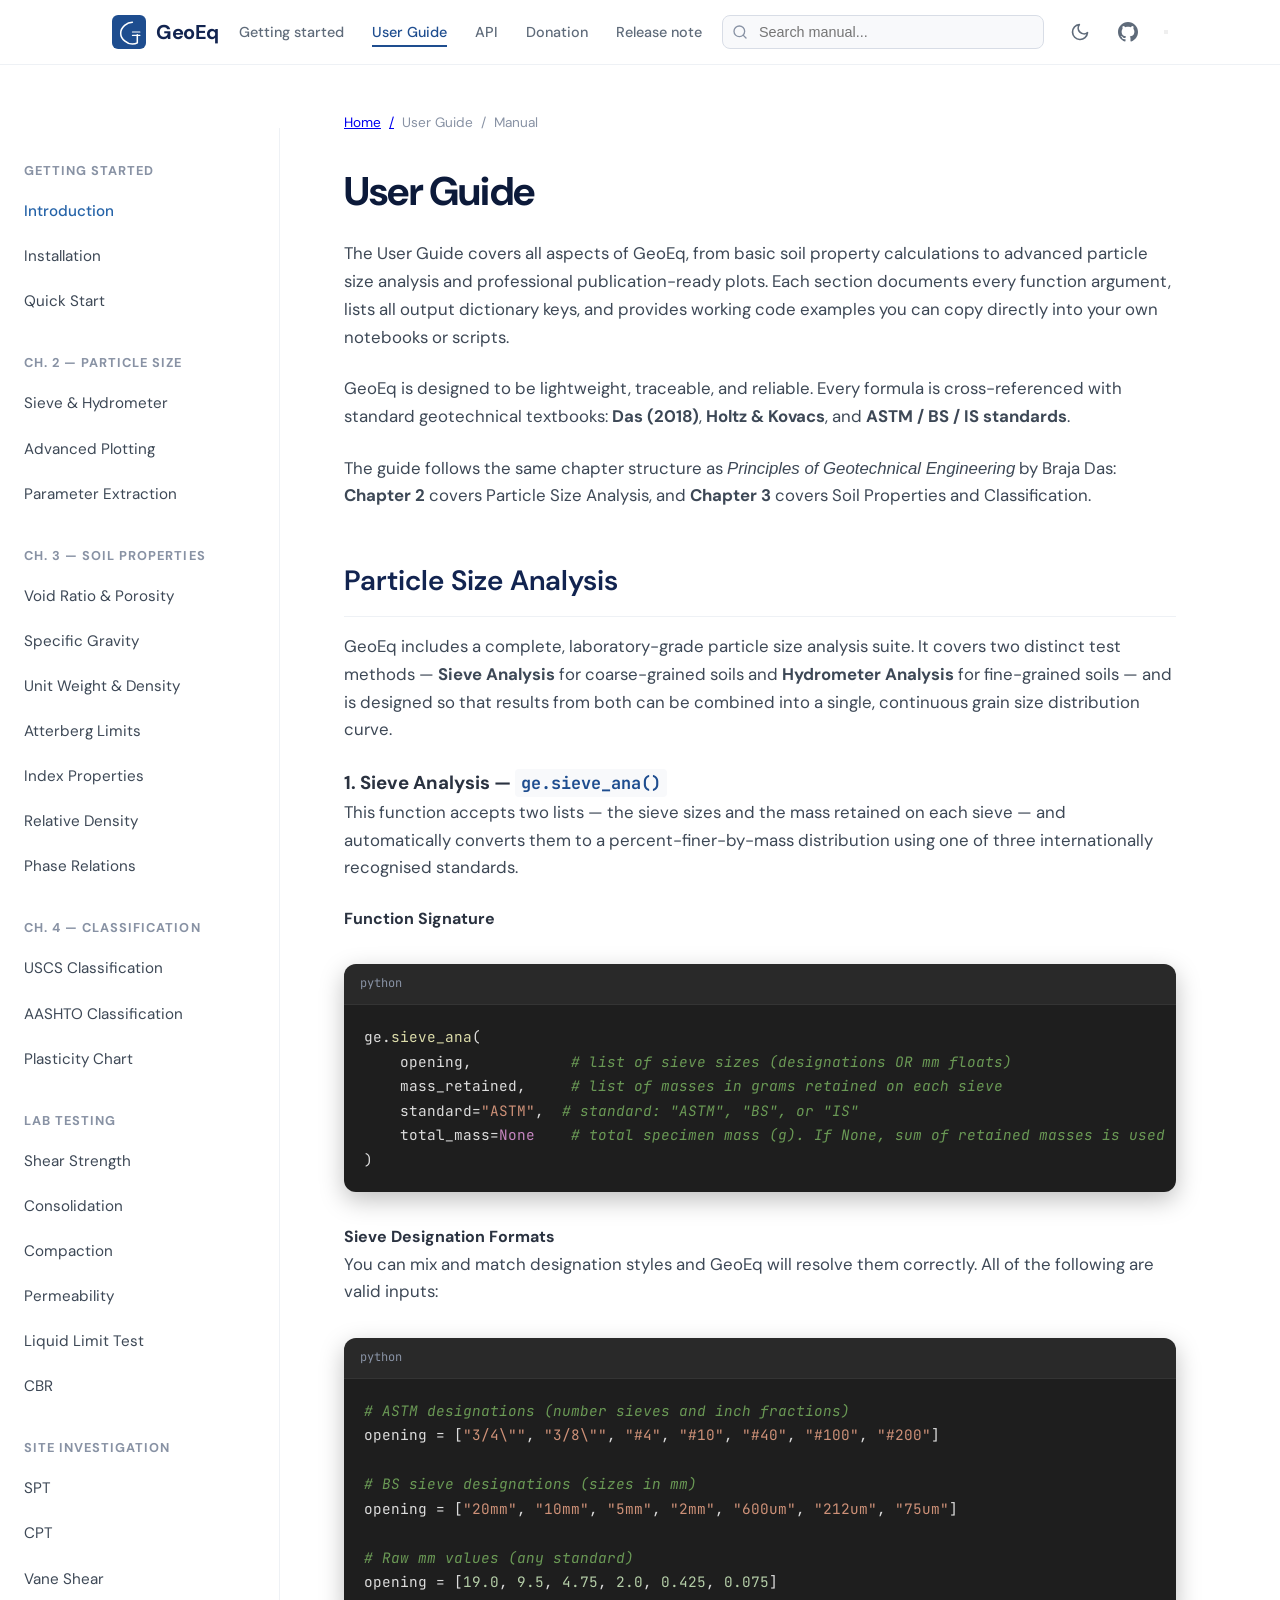
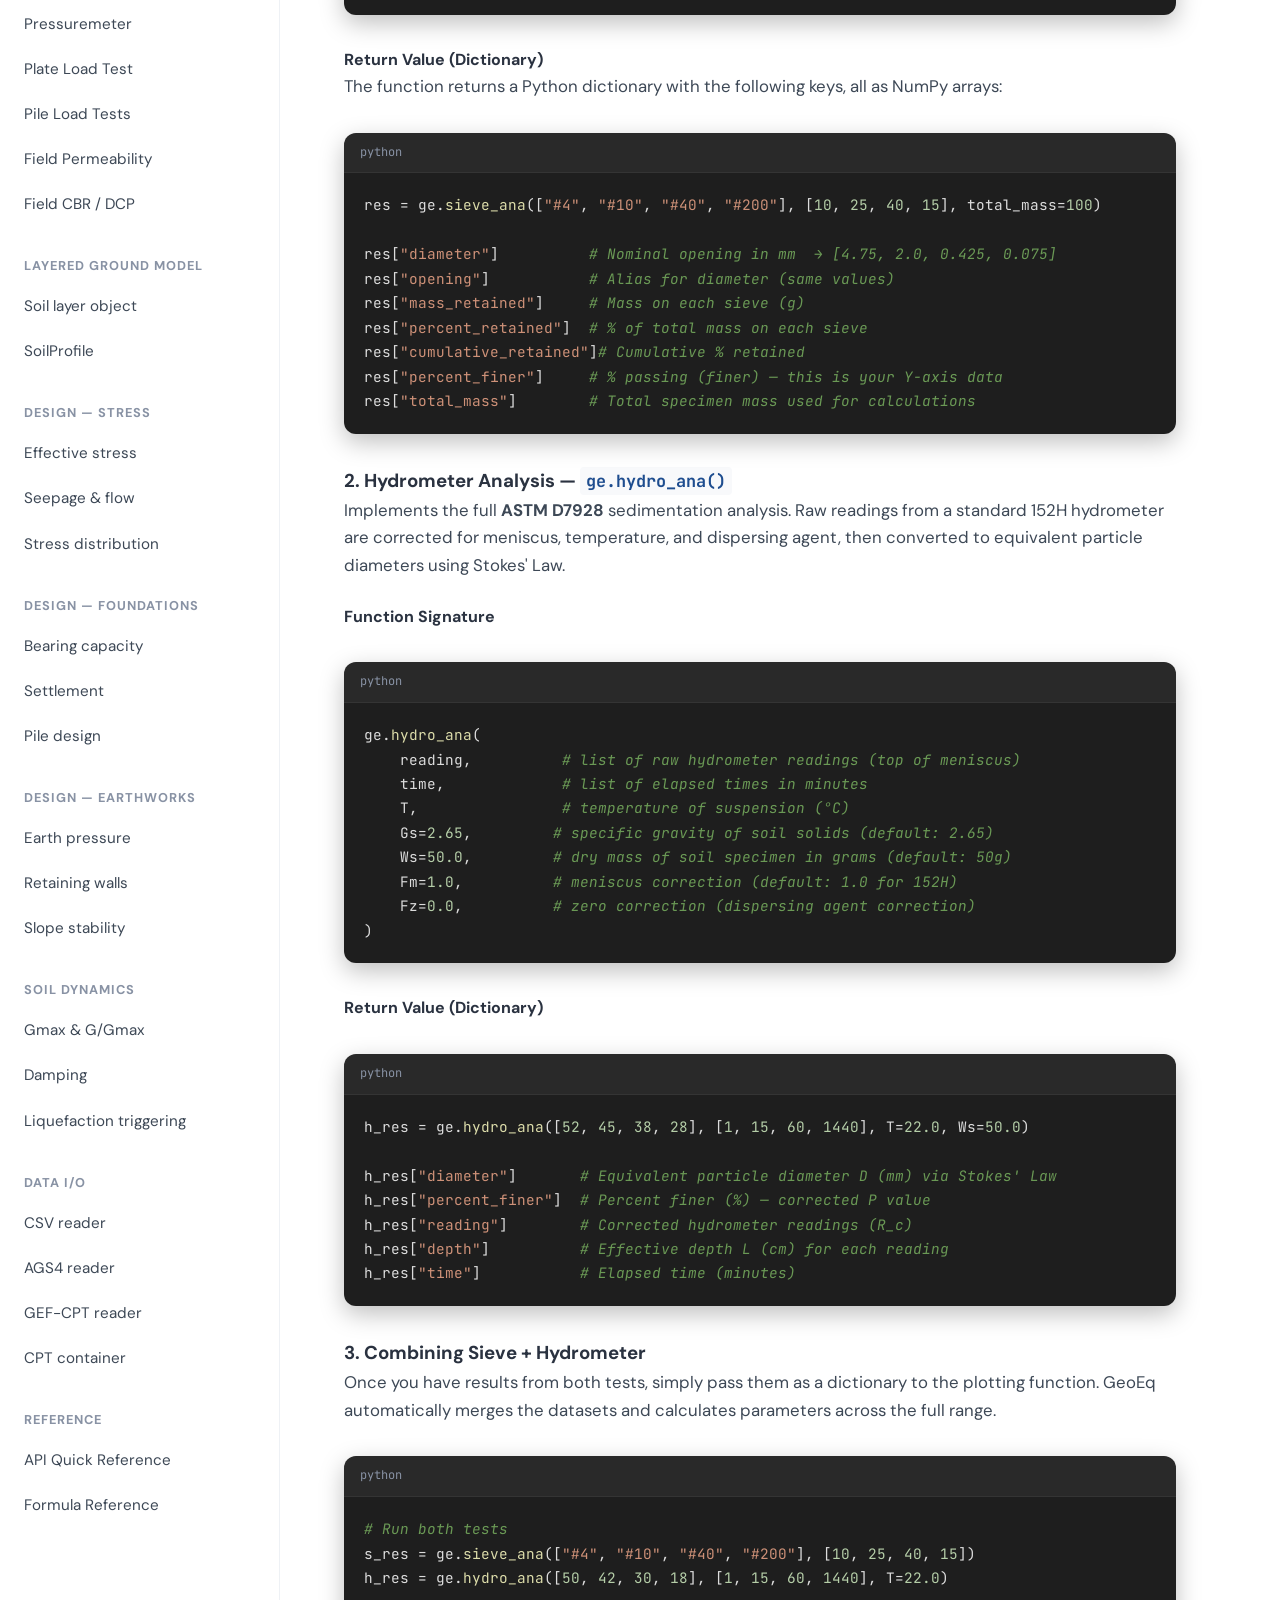
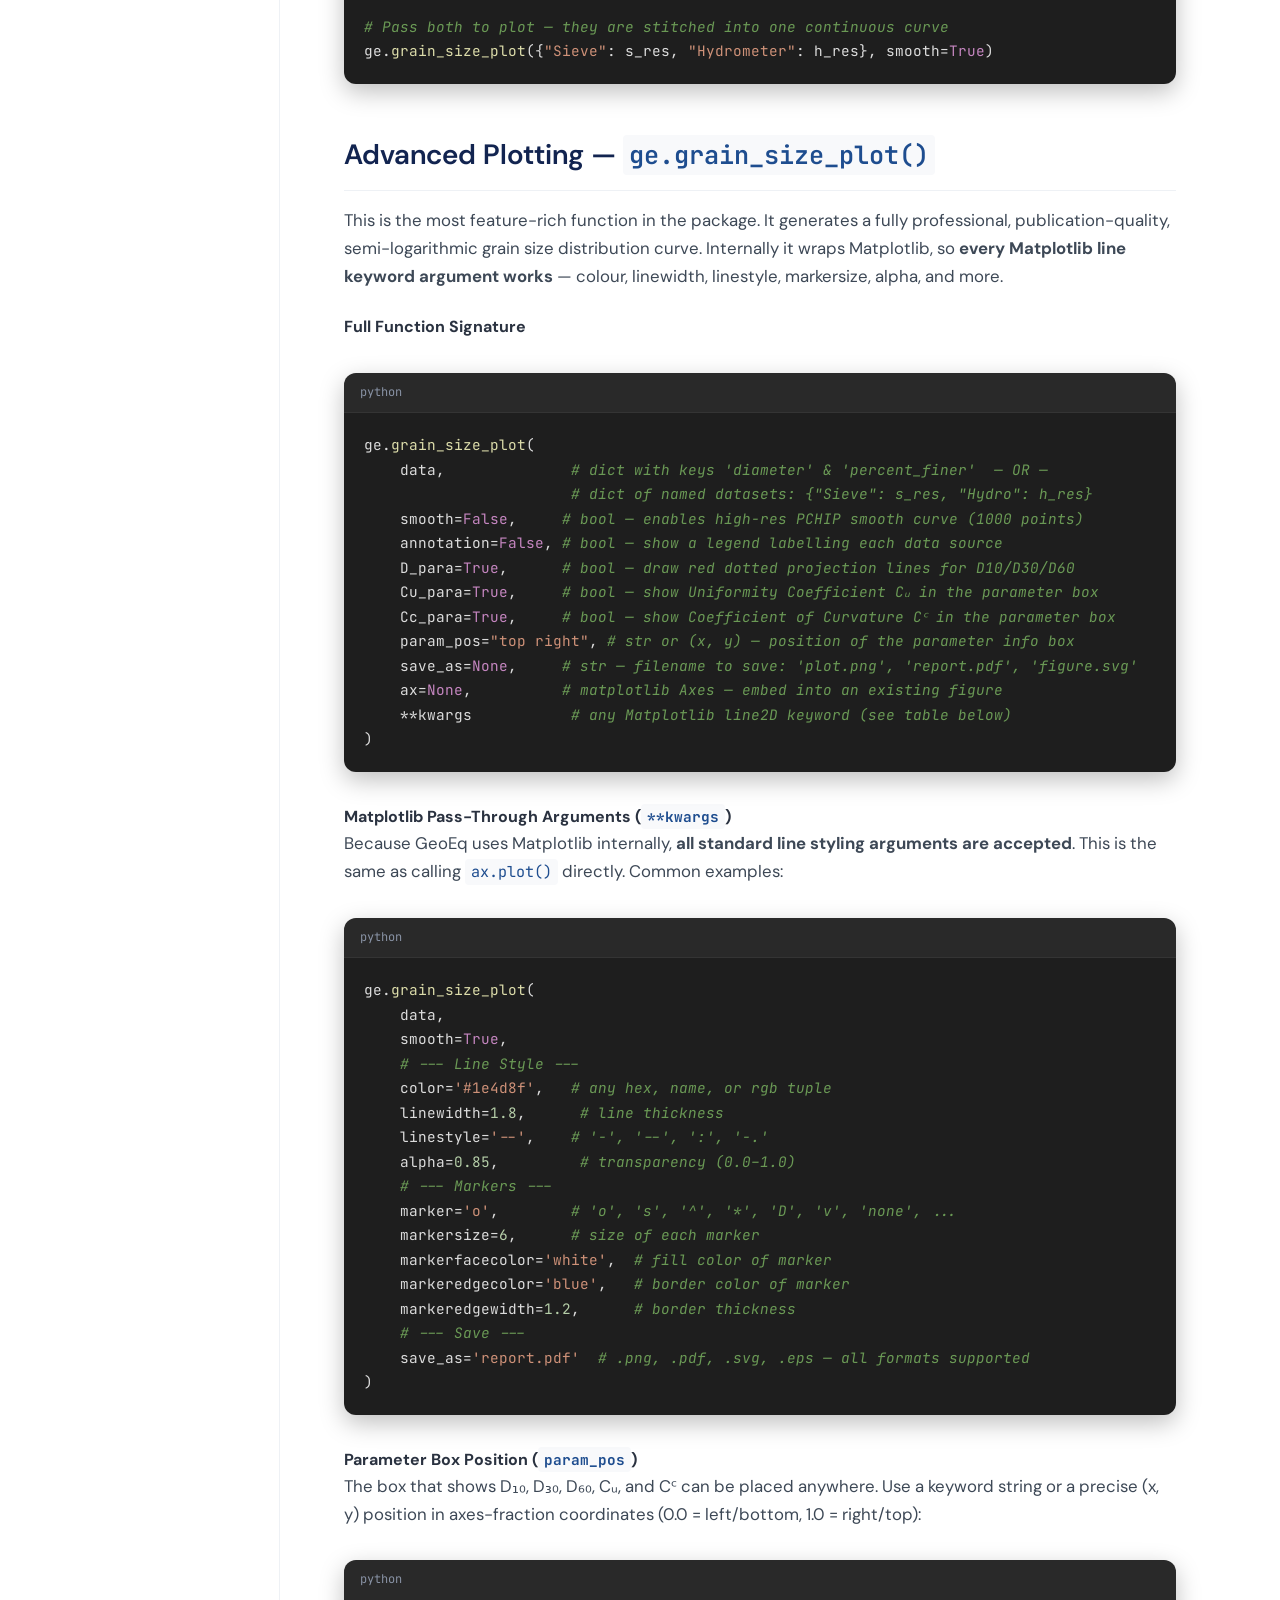
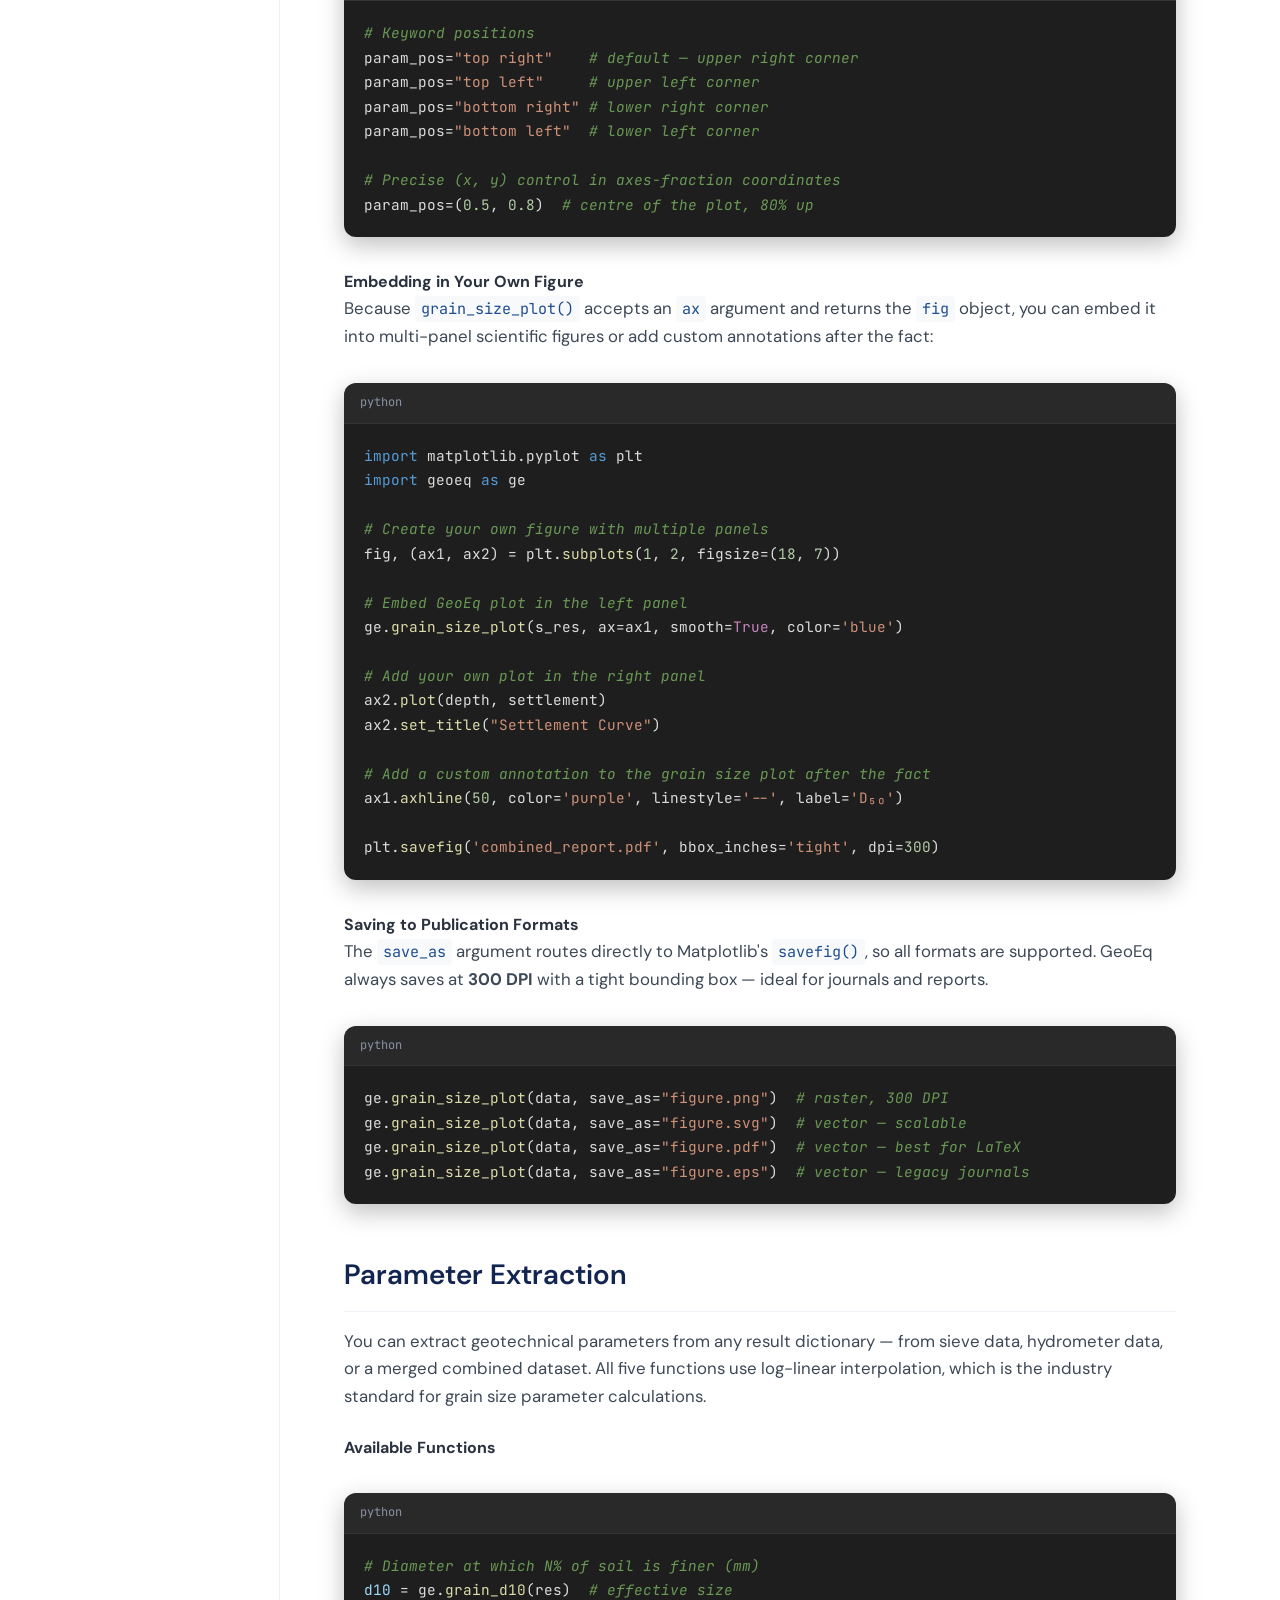
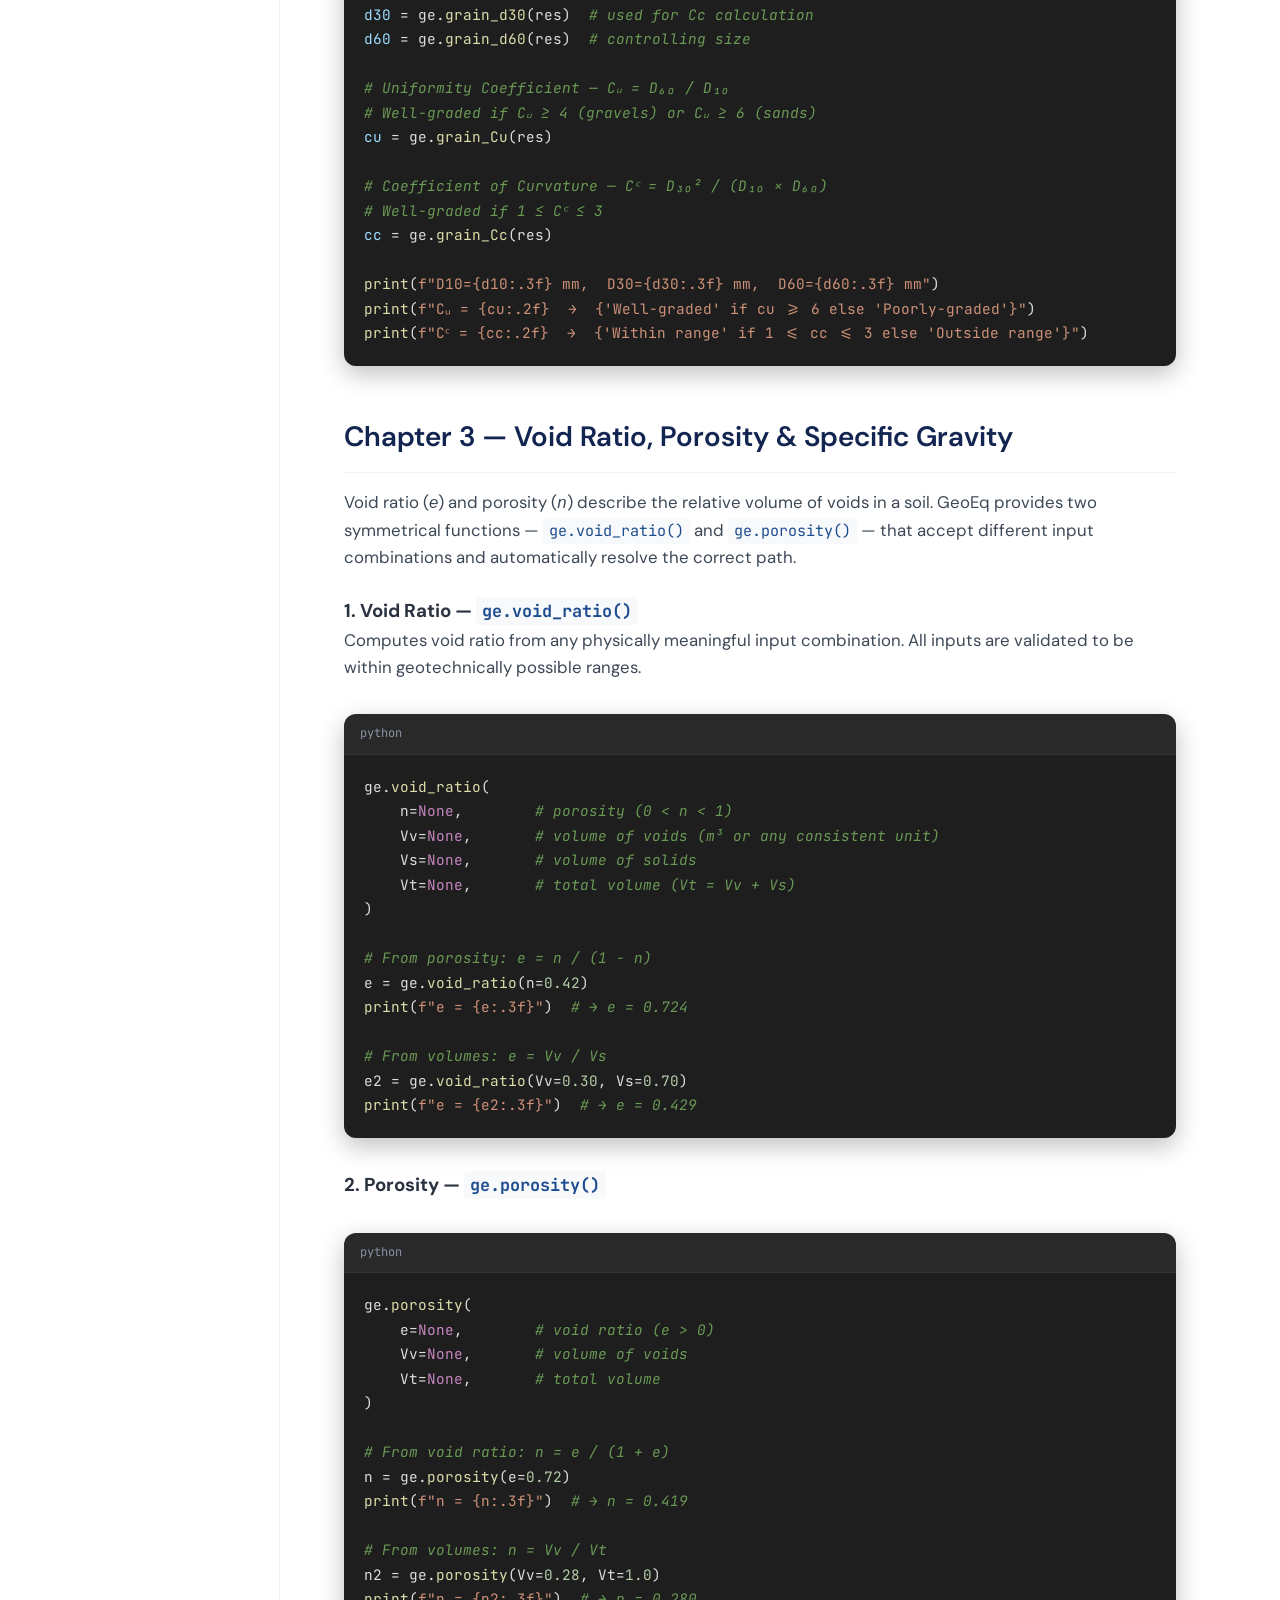
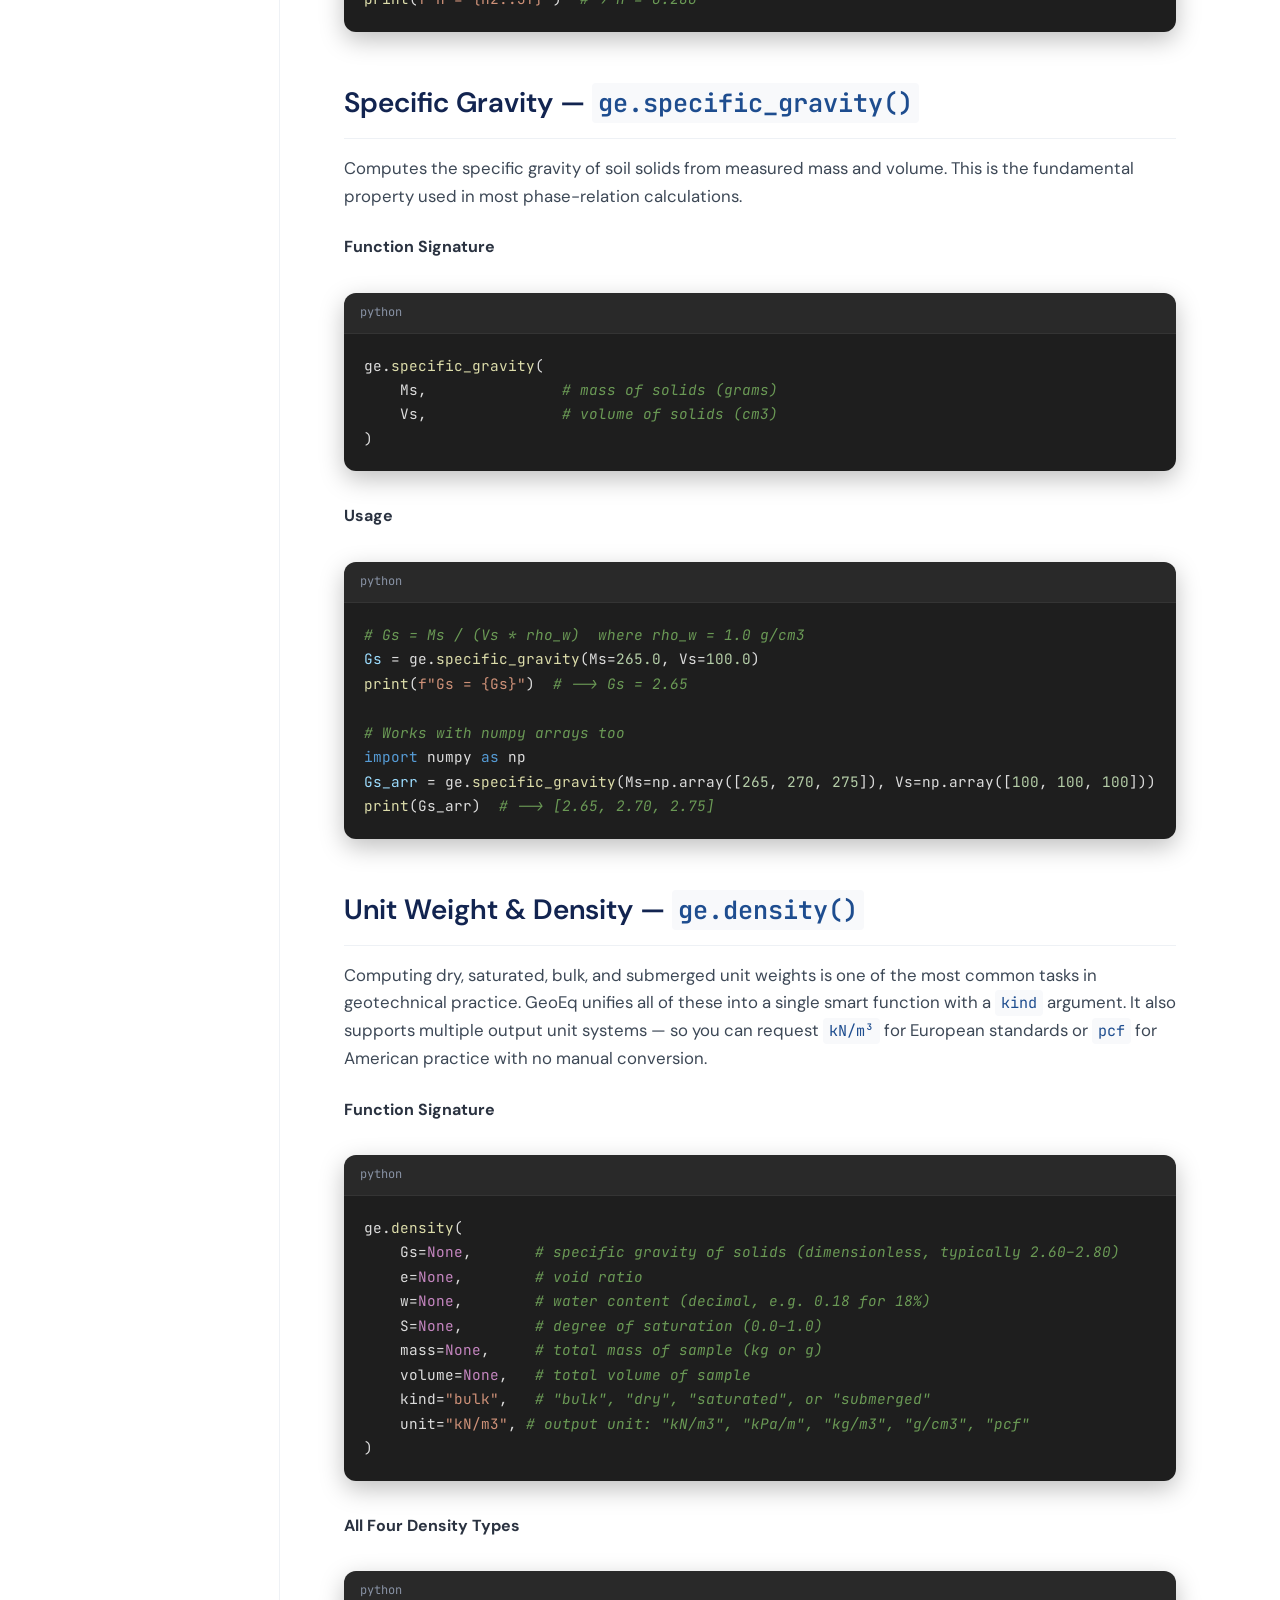
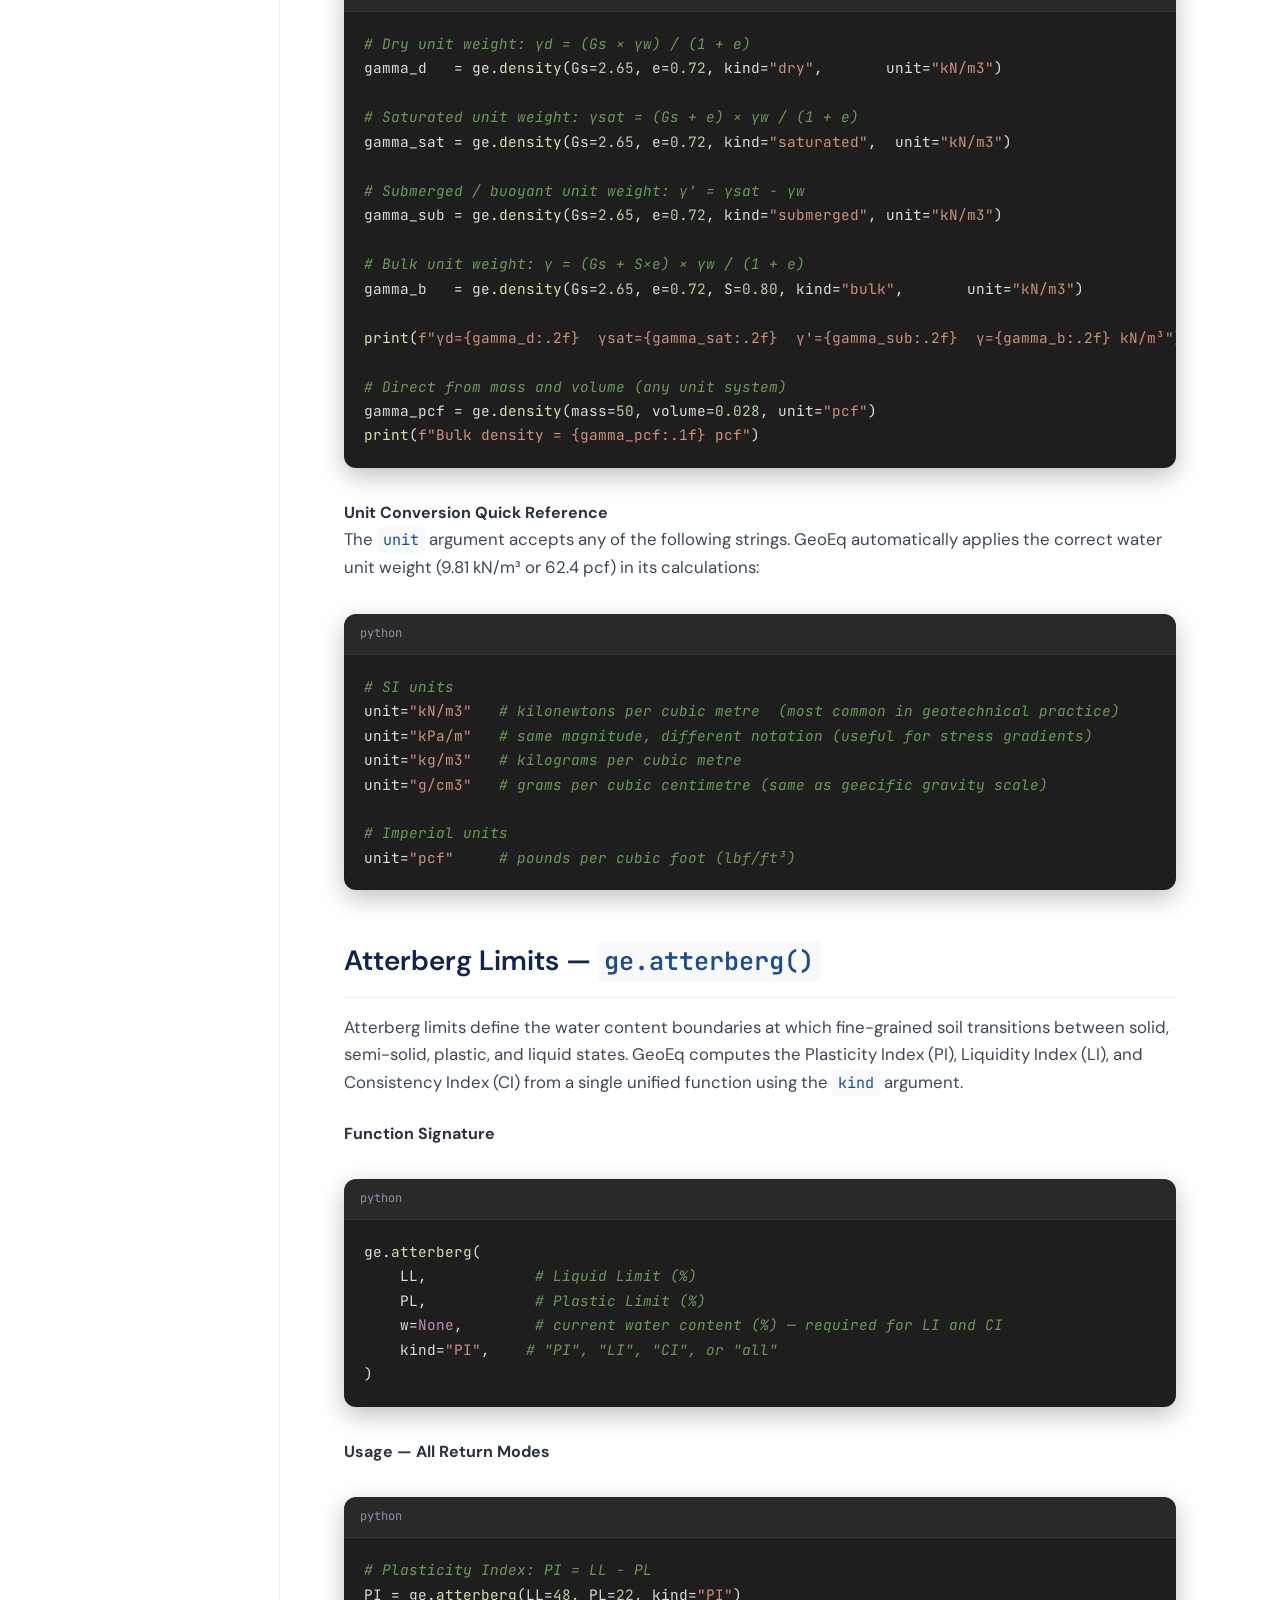
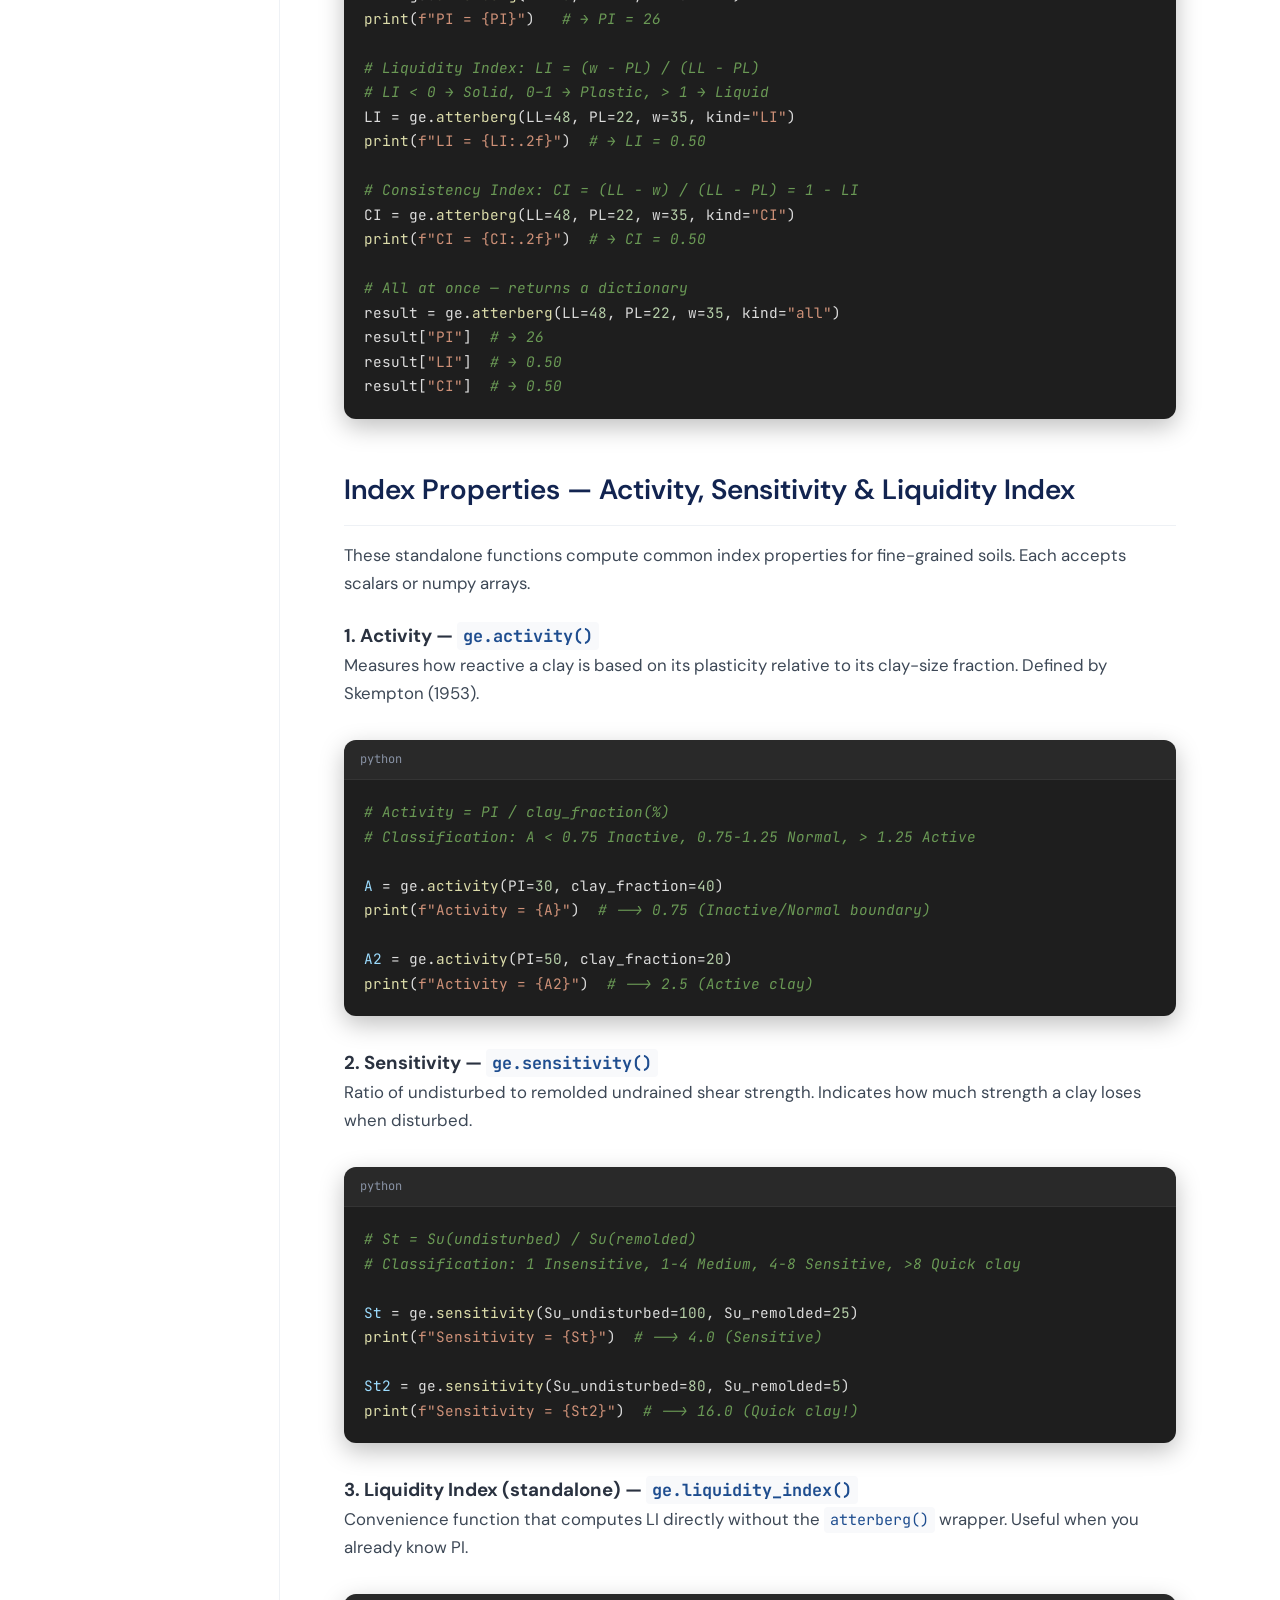
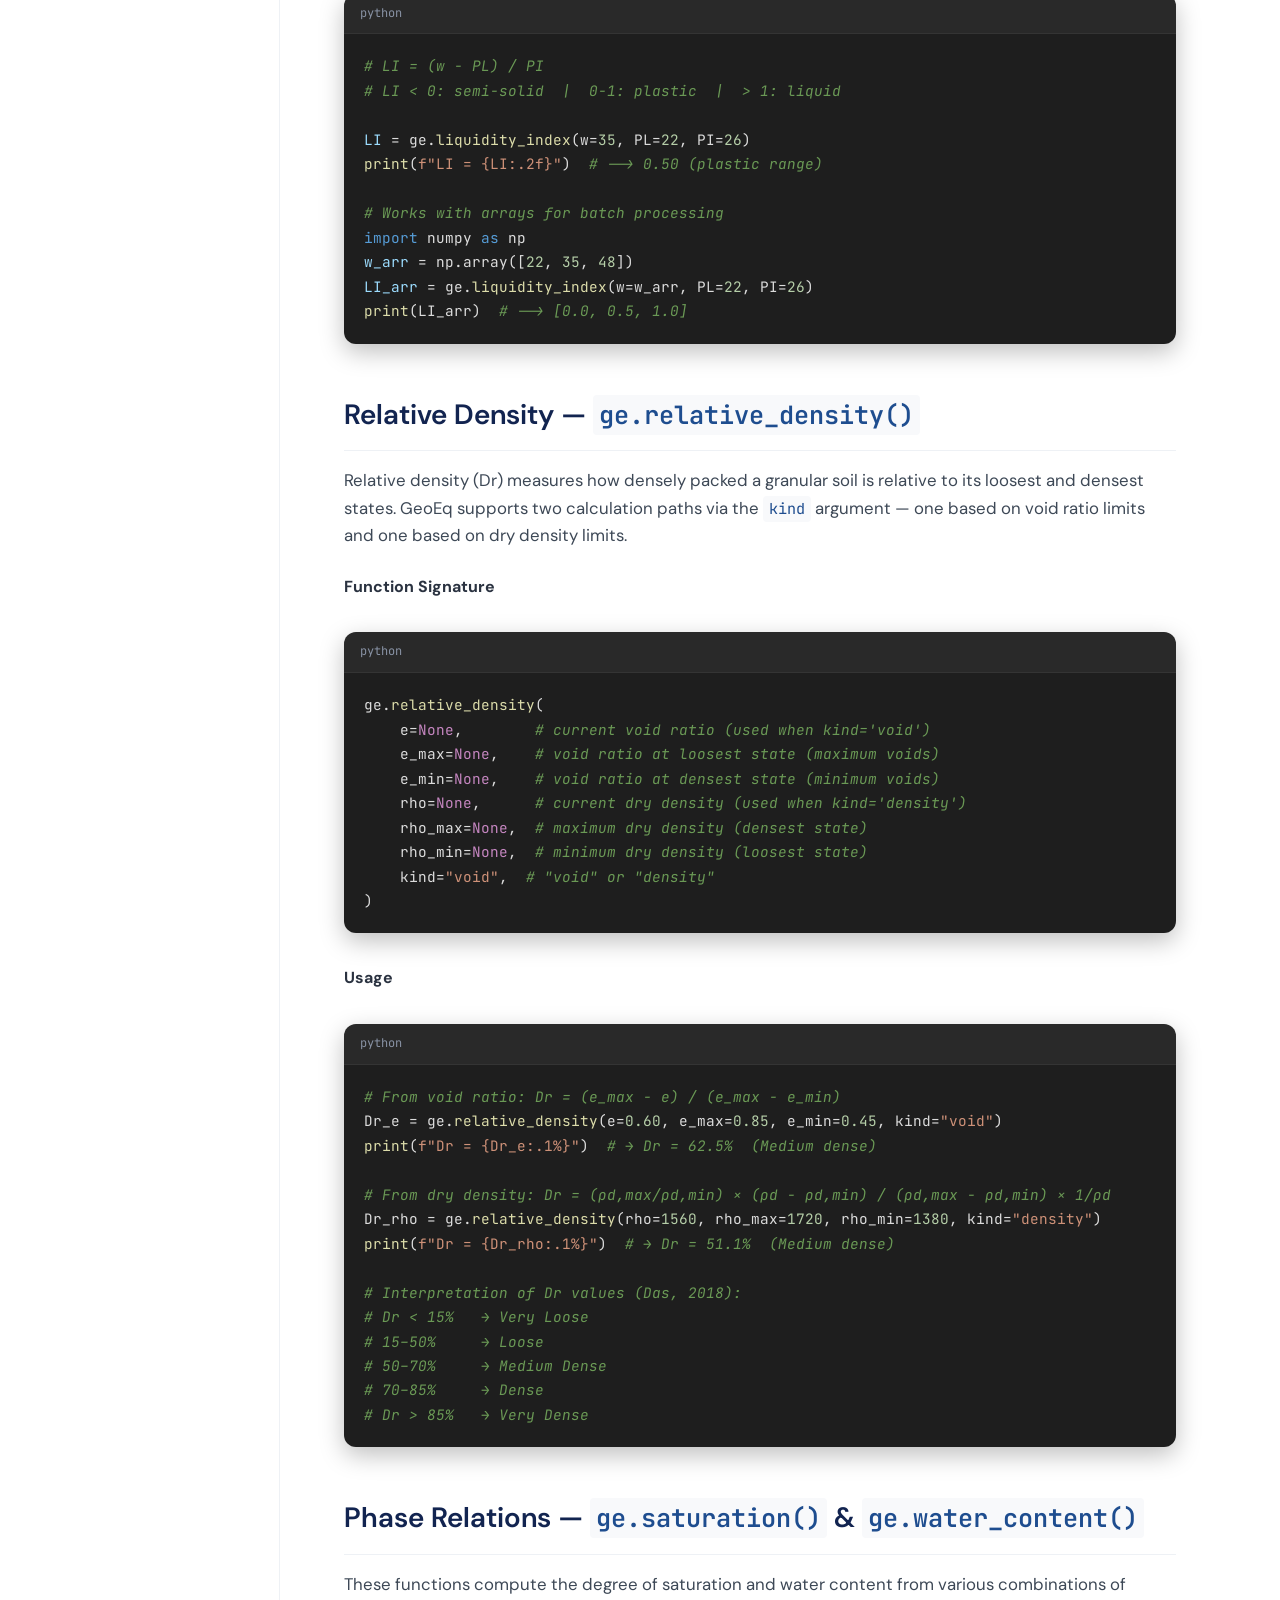
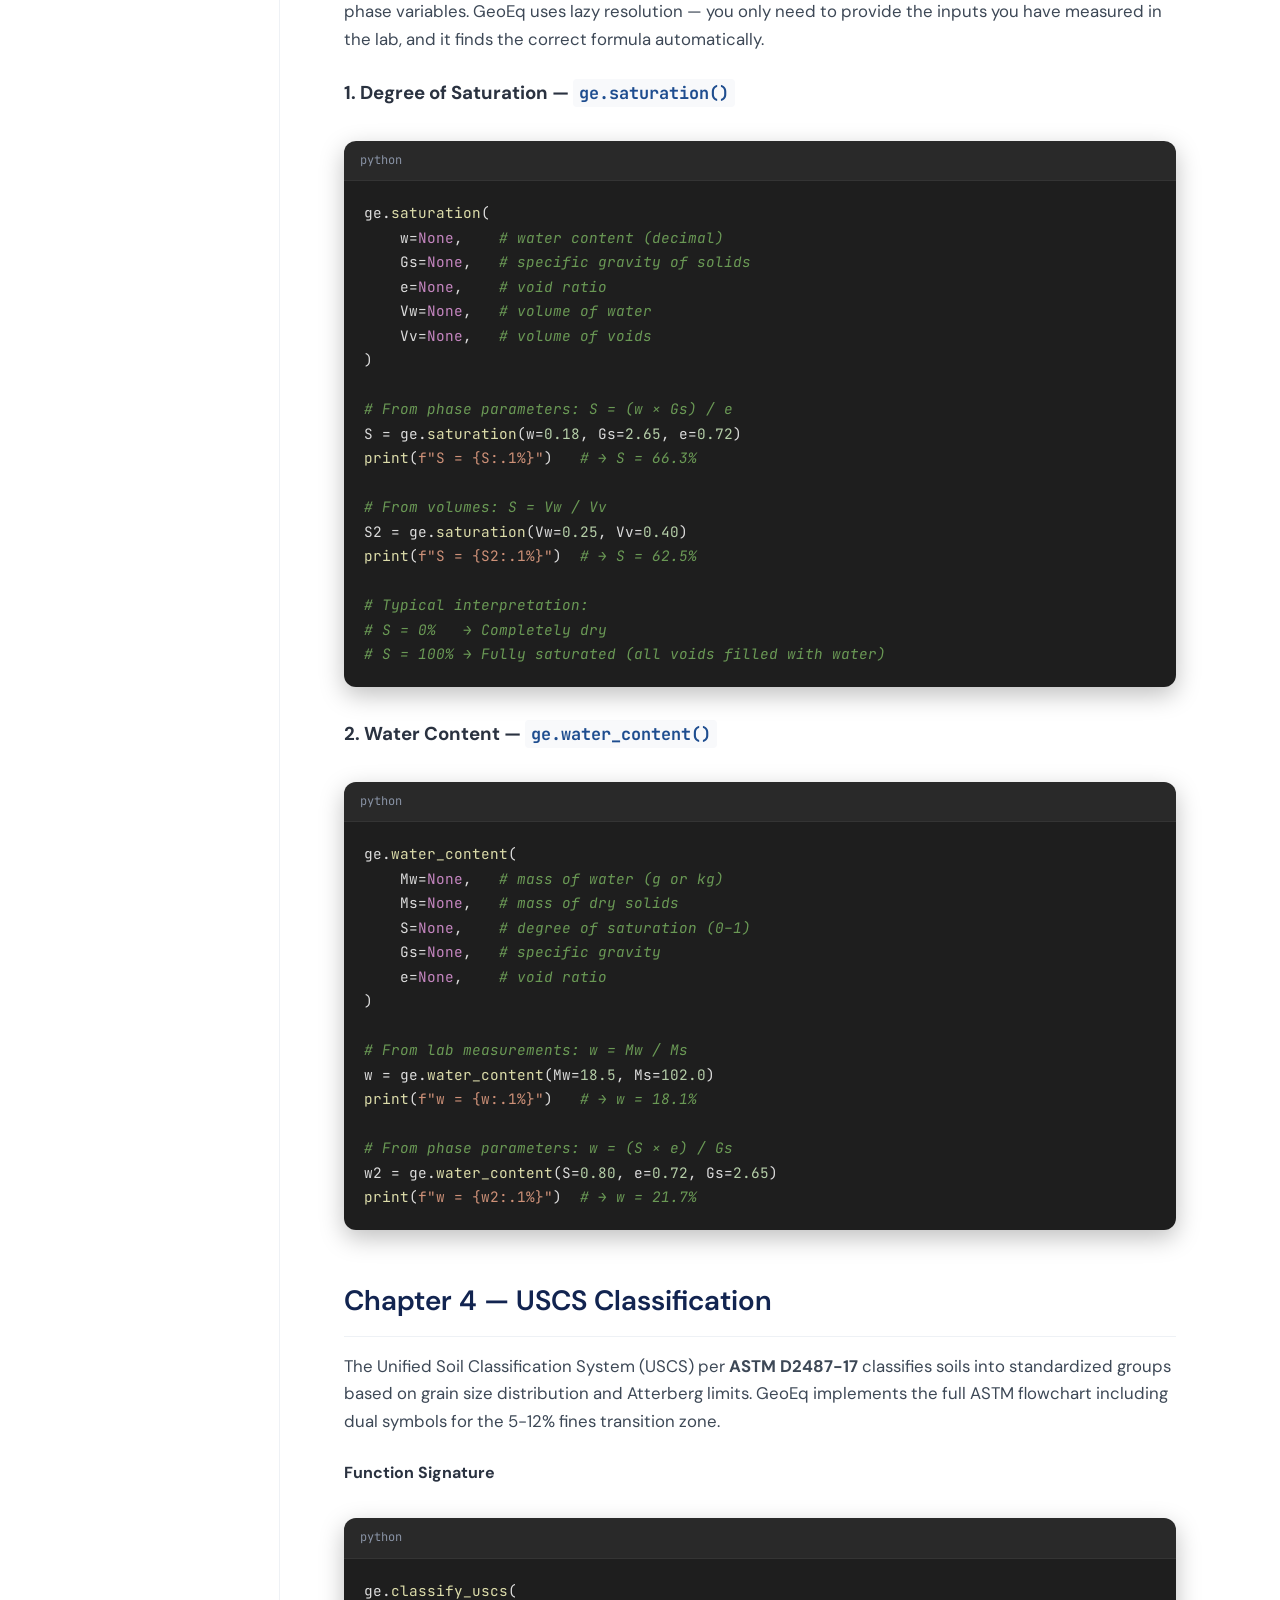
==== commit 454fcf30: "docs: update for v0.1.1 — full capability matrix, no forward plans * Hero badge: v0.0.7 → v0.1.1 * D" ====
--- a/user-guide.html
+++ b/user-guide.html
@@ -105,10 +105,101 @@
                 <h3 class="sidebar-title">Ch. 3 — Soil Properties</h3>
                 <ul class="sidebar-links">
                     <li><a href="#soil-props">Void Ratio &amp; Porosity</a></li>
+                    <li><a href="#specific-gravity">Specific Gravity</a></li>
                     <li><a href="#unit-weights">Unit Weight &amp; Density</a></li>
                     <li><a href="#atterberg">Atterberg Limits</a></li>
+                    <li><a href="#index-props">Index Properties</a></li>
                     <li><a href="#relative-density">Relative Density</a></li>
                     <li><a href="#phase-relations">Phase Relations</a></li>
+                </ul>
+            </div>
+
+            <div class="sidebar-section">
+                <h3 class="sidebar-title">Ch. 4 — Classification</h3>
+                <ul class="sidebar-links">
+                    <li><a href="#uscs">USCS Classification</a></li>
+                    <li><a href="#aashto">AASHTO Classification</a></li>
+                    <li><a href="#plasticity-chart">Plasticity Chart</a></li>
+                </ul>
+            </div>
+
+            <div class="sidebar-section">
+                <h3 class="sidebar-title">Lab Testing</h3>
+                <ul class="sidebar-links">
+                    <li><a href="#lab-shear">Shear Strength</a></li>
+                    <li><a href="#lab-consolidation">Consolidation</a></li>
+                    <li><a href="#lab-compaction">Compaction</a></li>
+                    <li><a href="#lab-permeability">Permeability</a></li>
+                    <li><a href="#lab-atterberg">Liquid Limit Test</a></li>
+                    <li><a href="#lab-cbr">CBR</a></li>
+                </ul>
+            </div>
+
+            <div class="sidebar-section">
+                <h3 class="sidebar-title">Site Investigation</h3>
+                <ul class="sidebar-links">
+                    <li><a href="#site-spt">SPT</a></li>
+                    <li><a href="#site-cpt">CPT</a></li>
+                    <li><a href="#site-vane">Vane Shear</a></li>
+                    <li><a href="#site-pmt">Pressuremeter</a></li>
+                    <li><a href="#site-plt">Plate Load Test</a></li>
+                    <li><a href="#site-pile">Pile Load Tests</a></li>
+                    <li><a href="#site-perm">Field Permeability</a></li>
+                    <li><a href="#site-cbr">Field CBR / DCP</a></li>
+                </ul>
+            </div>
+
+            <div class="sidebar-section">
+                <h3 class="sidebar-title">Layered Ground Model</h3>
+                <ul class="sidebar-links">
+                    <li><a href="#profile-soil">Soil layer object</a></li>
+                    <li><a href="#profile-stack">SoilProfile</a></li>
+                </ul>
+            </div>
+
+            <div class="sidebar-section">
+                <h3 class="sidebar-title">Design — Stress</h3>
+                <ul class="sidebar-links">
+                    <li><a href="#design-effective">Effective stress</a></li>
+                    <li><a href="#design-seepage">Seepage &amp; flow</a></li>
+                    <li><a href="#design-boussinesq">Stress distribution</a></li>
+                </ul>
+            </div>
+
+            <div class="sidebar-section">
+                <h3 class="sidebar-title">Design — Foundations</h3>
+                <ul class="sidebar-links">
+                    <li><a href="#design-bearing">Bearing capacity</a></li>
+                    <li><a href="#design-settlement">Settlement</a></li>
+                    <li><a href="#design-piles">Pile design</a></li>
+                </ul>
+            </div>
+
+            <div class="sidebar-section">
+                <h3 class="sidebar-title">Design — Earthworks</h3>
+                <ul class="sidebar-links">
+                    <li><a href="#design-earth">Earth pressure</a></li>
+                    <li><a href="#design-walls">Retaining walls</a></li>
+                    <li><a href="#design-slopes">Slope stability</a></li>
+                </ul>
+            </div>
+
+            <div class="sidebar-section">
+                <h3 class="sidebar-title">Soil Dynamics</h3>
+                <ul class="sidebar-links">
+                    <li><a href="#dyn-gmax">Gmax &amp; G/Gmax</a></li>
+                    <li><a href="#dyn-damping">Damping</a></li>
+                    <li><a href="#dyn-liq">Liquefaction triggering</a></li>
+                </ul>
+            </div>
+
+            <div class="sidebar-section">
+                <h3 class="sidebar-title">Data I/O</h3>
+                <ul class="sidebar-links">
+                    <li><a href="#io-csv">CSV reader</a></li>
+                    <li><a href="#io-ags">AGS4 reader</a></li>
+                    <li><a href="#io-gef">GEF-CPT reader</a></li>
+                    <li><a href="#io-cpt">CPT container</a></li>
                 </ul>
             </div>
 
@@ -140,13 +231,13 @@
                 <h2>Particle Size Analysis</h2>
                 <p>GeoEq includes a complete, laboratory-grade particle size analysis suite. It covers two distinct test methods — <strong>Sieve Analysis</strong> for coarse-grained soils and <strong>Hydrometer Analysis</strong> for fine-grained soils — and is designed so that results from both can be combined into a single, continuous grain size distribution curve.</p>
 
-                <h3>1. Sieve Analysis — <code>sp.sieve_ana()</code></h3>
+                <h3>1. Sieve Analysis — <code>ge.sieve_ana()</code></h3>
                 <p>This function accepts two lists — the sieve sizes and the mass retained on each sieve — and automatically converts them to a percent-finer-by-mass distribution using one of three internationally recognised standards.</p>
 
                 <h4>Function Signature</h4>
                 <div class="code-container">
                     <div class="code-header"><span class="code-lang">python</span></div>
-                    <div class="code-block"><pre>sp.<span class="fn">sieve_ana</span>(
+                    <div class="code-block"><pre>ge.<span class="fn">sieve_ana</span>(
     opening,           <span class="cm"># list of sieve sizes (designations OR mm floats)</span>
     mass_retained,     <span class="cm"># list of masses in grams retained on each sieve</span>
     standard=<span class="str">"ASTM"</span>,  <span class="cm"># standard: "ASTM", "BS", or "IS"</span>
@@ -172,7 +263,7 @@
                 <p>The function returns a Python dictionary with the following keys, all as NumPy arrays:</p>
                 <div class="code-container">
                     <div class="code-header"><span class="code-lang">python</span></div>
-                    <div class="code-block"><pre>res = sp.<span class="fn">sieve_ana</span>([<span class="str">"#4"</span>, <span class="str">"#10"</span>, <span class="str">"#40"</span>, <span class="str">"#200"</span>], [<span class="num">10</span>, <span class="num">25</span>, <span class="num">40</span>, <span class="num">15</span>], total_mass=<span class="num">100</span>)
+                    <div class="code-block"><pre>res = ge.<span class="fn">sieve_ana</span>([<span class="str">"#4"</span>, <span class="str">"#10"</span>, <span class="str">"#40"</span>, <span class="str">"#200"</span>], [<span class="num">10</span>, <span class="num">25</span>, <span class="num">40</span>, <span class="num">15</span>], total_mass=<span class="num">100</span>)
 
 res[<span class="str">"diameter"</span>]          <span class="cm"># Nominal opening in mm  → [4.75, 2.0, 0.425, 0.075]</span>
 res[<span class="str">"opening"</span>]           <span class="cm"># Alias for diameter (same values)</span>
@@ -183,13 +274,13 @@
 res[<span class="str">"total_mass"</span>]        <span class="cm"># Total specimen mass used for calculations</span></pre></div>
                 </div>
 
-                <h3>2. Hydrometer Analysis — <code>sp.hydro_ana()</code></h3>
+                <h3>2. Hydrometer Analysis — <code>ge.hydro_ana()</code></h3>
                 <p>Implements the full <strong>ASTM D7928</strong> sedimentation analysis. Raw readings from a standard 152H hydrometer are corrected for meniscus, temperature, and dispersing agent, then converted to equivalent particle diameters using Stokes' Law.</p>
 
                 <h4>Function Signature</h4>
                 <div class="code-container">
                     <div class="code-header"><span class="code-lang">python</span></div>
-                    <div class="code-block"><pre>sp.<span class="fn">hydro_ana</span>(
+                    <div class="code-block"><pre>ge.<span class="fn">hydro_ana</span>(
     reading,          <span class="cm"># list of raw hydrometer readings (top of meniscus)</span>
     time,             <span class="cm"># list of elapsed times in minutes</span>
     T,                <span class="cm"># temperature of suspension (°C)</span>
@@ -203,7 +294,7 @@
                 <h4>Return Value (Dictionary)</h4>
                 <div class="code-container">
                     <div class="code-header"><span class="code-lang">python</span></div>
-                    <div class="code-block"><pre>h_res = sp.<span class="fn">hydro_ana</span>([<span class="num">52</span>, <span class="num">45</span>, <span class="num">38</span>, <span class="num">28</span>], [<span class="num">1</span>, <span class="num">15</span>, <span class="num">60</span>, <span class="num">1440</span>], T=<span class="num">22.0</span>, Ws=<span class="num">50.0</span>)
+                    <div class="code-block"><pre>h_res = ge.<span class="fn">hydro_ana</span>([<span class="num">52</span>, <span class="num">45</span>, <span class="num">38</span>, <span class="num">28</span>], [<span class="num">1</span>, <span class="num">15</span>, <span class="num">60</span>, <span class="num">1440</span>], T=<span class="num">22.0</span>, Ws=<span class="num">50.0</span>)
 
 h_res[<span class="str">"diameter"</span>]       <span class="cm"># Equivalent particle diameter D (mm) via Stokes' Law</span>
 h_res[<span class="str">"percent_finer"</span>]  <span class="cm"># Percent finer (%) — corrected P value</span>
@@ -217,22 +308,22 @@
                 <div class="code-container">
                     <div class="code-header"><span class="code-lang">python</span></div>
                     <div class="code-block"><pre><span class="cm"># Run both tests</span>
-s_res = sp.<span class="fn">sieve_ana</span>([<span class="str">"#4"</span>, <span class="str">"#10"</span>, <span class="str">"#40"</span>, <span class="str">"#200"</span>], [<span class="num">10</span>, <span class="num">25</span>, <span class="num">40</span>, <span class="num">15</span>])
-h_res = sp.<span class="fn">hydro_ana</span>([<span class="num">50</span>, <span class="num">42</span>, <span class="num">30</span>, <span class="num">18</span>], [<span class="num">1</span>, <span class="num">15</span>, <span class="num">60</span>, <span class="num">1440</span>], T=<span class="num">22.0</span>)
+s_res = ge.<span class="fn">sieve_ana</span>([<span class="str">"#4"</span>, <span class="str">"#10"</span>, <span class="str">"#40"</span>, <span class="str">"#200"</span>], [<span class="num">10</span>, <span class="num">25</span>, <span class="num">40</span>, <span class="num">15</span>])
+h_res = ge.<span class="fn">hydro_ana</span>([<span class="num">50</span>, <span class="num">42</span>, <span class="num">30</span>, <span class="num">18</span>], [<span class="num">1</span>, <span class="num">15</span>, <span class="num">60</span>, <span class="num">1440</span>], T=<span class="num">22.0</span>)
 
 <span class="cm"># Pass both to plot — they are stitched into one continuous curve</span>
-sp.<span class="fn">grain_size_plot</span>({<span class="str">"Sieve"</span>: s_res, <span class="str">"Hydrometer"</span>: h_res}, smooth=<span class="imp">True</span>)</pre></div>
+ge.<span class="fn">grain_size_plot</span>({<span class="str">"Sieve"</span>: s_res, <span class="str">"Hydrometer"</span>: h_res}, smooth=<span class="imp">True</span>)</pre></div>
                 </div>
             </section>
 
             <section id="grain-plots">
-                <h2>Advanced Plotting — <code>sp.grain_size_plot()</code></h2>
+                <h2>Advanced Plotting — <code>ge.grain_size_plot()</code></h2>
                 <p>This is the most feature-rich function in the package. It generates a fully professional, publication-quality, semi-logarithmic grain size distribution curve. Internally it wraps Matplotlib, so <strong>every Matplotlib line keyword argument works</strong> — colour, linewidth, linestyle, markersize, alpha, and more.</p>
 
                 <h4>Full Function Signature</h4>
                 <div class="code-container">
                     <div class="code-header"><span class="code-lang">python</span></div>
-                    <div class="code-block"><pre>sp.<span class="fn">grain_size_plot</span>(
+                    <div class="code-block"><pre>ge.<span class="fn">grain_size_plot</span>(
     data,              <span class="cm"># dict with keys 'diameter' & 'percent_finer'  — OR —</span>
                        <span class="cm"># dict of named datasets: {"Sieve": s_res, "Hydro": h_res}</span>
     smooth=<span class="imp">False</span>,     <span class="cm"># bool — enables high-res PCHIP smooth curve (1000 points)</span>
@@ -251,7 +342,7 @@
                 <p>Because GeoEq uses Matplotlib internally, <strong>all standard line styling arguments are accepted</strong>. This is the same as calling <code>ax.plot()</code> directly. Common examples:</p>
                 <div class="code-container">
                     <div class="code-header"><span class="code-lang">python</span></div>
-                    <div class="code-block"><pre>sp.<span class="fn">grain_size_plot</span>(
+                    <div class="code-block"><pre>ge.<span class="fn">grain_size_plot</span>(
     data,
     smooth=<span class="imp">True</span>,
     <span class="cm"># --- Line Style ---</span>
@@ -289,13 +380,13 @@
                 <div class="code-container">
                     <div class="code-header"><span class="code-lang">python</span></div>
                     <div class="code-block"><pre><span class="kw">import</span> matplotlib.pyplot <span class="kw">as</span> plt
-<span class="kw">import</span> geoeq <span class="kw">as</span> sp
+<span class="kw">import</span> geoeq <span class="kw">as</span> ge
 
 <span class="cm"># Create your own figure with multiple panels</span>
 fig, (ax1, ax2) = plt.<span class="fn">subplots</span>(<span class="num">1</span>, <span class="num">2</span>, figsize=(<span class="num">18</span>, <span class="num">7</span>))
 
 <span class="cm"># Embed GeoEq plot in the left panel</span>
-sp.<span class="fn">grain_size_plot</span>(s_res, ax=ax1, smooth=<span class="imp">True</span>, color=<span class="str">'blue'</span>)
+ge.<span class="fn">grain_size_plot</span>(s_res, ax=ax1, smooth=<span class="imp">True</span>, color=<span class="str">'blue'</span>)
 
 <span class="cm"># Add your own plot in the right panel</span>
 ax2.<span class="fn">plot</span>(depth, settlement)
@@ -311,10 +402,10 @@
                 <p>The <code>save_as</code> argument routes directly to Matplotlib's <code>savefig()</code>, so all formats are supported. GeoEq always saves at <strong>300 DPI</strong> with a tight bounding box — ideal for journals and reports.</p>
                 <div class="code-container">
                     <div class="code-header"><span class="code-lang">python</span></div>
-                    <div class="code-block"><pre>sp.<span class="fn">grain_size_plot</span>(data, save_as=<span class="str">"figure.png"</span>)  <span class="cm"># raster, 300 DPI</span>
-sp.<span class="fn">grain_size_plot</span>(data, save_as=<span class="str">"figure.svg"</span>)  <span class="cm"># vector — scalable</span>
-sp.<span class="fn">grain_size_plot</span>(data, save_as=<span class="str">"figure.pdf"</span>)  <span class="cm"># vector — best for LaTeX</span>
-sp.<span class="fn">grain_size_plot</span>(data, save_as=<span class="str">"figure.eps"</span>)  <span class="cm"># vector — legacy journals</span></pre></div>
+                    <div class="code-block"><pre>ge.<span class="fn">grain_size_plot</span>(data, save_as=<span class="str">"figure.png"</span>)  <span class="cm"># raster, 300 DPI</span>
+ge.<span class="fn">grain_size_plot</span>(data, save_as=<span class="str">"figure.svg"</span>)  <span class="cm"># vector — scalable</span>
+ge.<span class="fn">grain_size_plot</span>(data, save_as=<span class="str">"figure.pdf"</span>)  <span class="cm"># vector — best for LaTeX</span>
+ge.<span class="fn">grain_size_plot</span>(data, save_as=<span class="str">"figure.eps"</span>)  <span class="cm"># vector — legacy journals</span></pre></div>
                 </div>
             </section>
 
@@ -326,17 +417,17 @@
                 <div class="code-container">
                     <div class="code-header"><span class="code-lang">python</span></div>
                     <div class="code-block"><pre><span class="cm"># Diameter at which N% of soil is finer (mm)</span>
-<span class="var">d10</span> = sp.<span class="fn">grain_d10</span>(res)  <span class="cm"># effective size</span>
-<span class="var">d30</span> = sp.<span class="fn">grain_d30</span>(res)  <span class="cm"># used for Cc calculation</span>
-<span class="var">d60</span> = sp.<span class="fn">grain_d60</span>(res)  <span class="cm"># controlling size</span>
+<span class="var">d10</span> = ge.<span class="fn">grain_d10</span>(res)  <span class="cm"># effective size</span>
+<span class="var">d30</span> = ge.<span class="fn">grain_d30</span>(res)  <span class="cm"># used for Cc calculation</span>
+<span class="var">d60</span> = ge.<span class="fn">grain_d60</span>(res)  <span class="cm"># controlling size</span>
 
 <span class="cm"># Uniformity Coefficient — Cᵤ = D₆₀ / D₁₀</span>
 <span class="cm"># Well-graded if Cᵤ ≥ 4 (gravels) or Cᵤ ≥ 6 (sands)</span>
-<span class="var">cu</span> = sp.<span class="fn">grain_Cu</span>(res)
+<span class="var">cu</span> = ge.<span class="fn">grain_Cu</span>(res)
 
 <span class="cm"># Coefficient of Curvature — Cᶜ = D₃₀² / (D₁₀ × D₆₀)</span>
 <span class="cm"># Well-graded if 1 ≤ Cᶜ ≤ 3</span>
-<span class="var">cc</span> = sp.<span class="fn">grain_Cc</span>(res)
+<span class="var">cc</span> = ge.<span class="fn">grain_Cc</span>(res)
 
 <span class="fn">print</span>(<span class="str">f"D10={d10:.3f} mm,  D30={d30:.3f} mm,  D60={d60:.3f} mm"</span>)
 <span class="fn">print</span>(<span class="str">f"Cᵤ = {cu:.2f}  →  {'Well-graded' if cu >= 6 else 'Poorly-graded'}"</span>)
@@ -345,14 +436,14 @@
             </section>
 
             <section id="soil-props">
-                <h2>Chapter 3 — Void Ratio &amp; Porosity</h2>
-                <p>Void ratio (<em>e</em>) and porosity (<em>n</em>) describe the relative volume of voids in a soil. GeoEq provides two symmetrical functions — <code>sp.void_ratio()</code> and <code>sp.porosity()</code> — that accept different input combinations and automatically resolve the correct path.</p>
-
-                <h3>1. Void Ratio — <code>sp.void_ratio()</code></h3>
+                <h2>Chapter 3 — Void Ratio, Porosity &amp; Specific Gravity</h2>
+                <p>Void ratio (<em>e</em>) and porosity (<em>n</em>) describe the relative volume of voids in a soil. GeoEq provides two symmetrical functions — <code>ge.void_ratio()</code> and <code>ge.porosity()</code> — that accept different input combinations and automatically resolve the correct path.</p>
+
+                <h3>1. Void Ratio — <code>ge.void_ratio()</code></h3>
                 <p>Computes void ratio from any physically meaningful input combination. All inputs are validated to be within geotechnically possible ranges.</p>
                 <div class="code-container">
                     <div class="code-header"><span class="code-lang">python</span></div>
-                    <div class="code-block"><pre>sp.<span class="fn">void_ratio</span>(
+                    <div class="code-block"><pre>ge.<span class="fn">void_ratio</span>(
     n=<span class="imp">None</span>,        <span class="cm"># porosity (0 &lt; n &lt; 1)</span>
     Vv=<span class="imp">None</span>,       <span class="cm"># volume of voids (m³ or any consistent unit)</span>
     Vs=<span class="imp">None</span>,       <span class="cm"># volume of solids</span>
@@ -360,41 +451,68 @@
 )
 
 <span class="cm"># From porosity: e = n / (1 - n)</span>
-e = sp.<span class="fn">void_ratio</span>(n=<span class="num">0.42</span>)
+e = ge.<span class="fn">void_ratio</span>(n=<span class="num">0.42</span>)
 <span class="fn">print</span>(<span class="str">f"e = {e:.3f}"</span>)  <span class="cm"># → e = 0.724</span>
 
 <span class="cm"># From volumes: e = Vv / Vs</span>
-e2 = sp.<span class="fn">void_ratio</span>(Vv=<span class="num">0.30</span>, Vs=<span class="num">0.70</span>)
+e2 = ge.<span class="fn">void_ratio</span>(Vv=<span class="num">0.30</span>, Vs=<span class="num">0.70</span>)
 <span class="fn">print</span>(<span class="str">f"e = {e2:.3f}"</span>)  <span class="cm"># → e = 0.429</span></pre></div>
                 </div>
 
-                <h3>2. Porosity — <code>sp.porosity()</code></h3>
-                <div class="code-container">
-                    <div class="code-header"><span class="code-lang">python</span></div>
-                    <div class="code-block"><pre>sp.<span class="fn">porosity</span>(
+                <h3>2. Porosity — <code>ge.porosity()</code></h3>
+                <div class="code-container">
+                    <div class="code-header"><span class="code-lang">python</span></div>
+                    <div class="code-block"><pre>ge.<span class="fn">porosity</span>(
     e=<span class="imp">None</span>,        <span class="cm"># void ratio (e &gt; 0)</span>
     Vv=<span class="imp">None</span>,       <span class="cm"># volume of voids</span>
     Vt=<span class="imp">None</span>,       <span class="cm"># total volume</span>
 )
 
 <span class="cm"># From void ratio: n = e / (1 + e)</span>
-n = sp.<span class="fn">porosity</span>(e=<span class="num">0.72</span>)
+n = ge.<span class="fn">porosity</span>(e=<span class="num">0.72</span>)
 <span class="fn">print</span>(<span class="str">f"n = {n:.3f}"</span>)  <span class="cm"># → n = 0.419</span>
 
 <span class="cm"># From volumes: n = Vv / Vt</span>
-n2 = sp.<span class="fn">porosity</span>(Vv=<span class="num">0.28</span>, Vt=<span class="num">1.0</span>)
+n2 = ge.<span class="fn">porosity</span>(Vv=<span class="num">0.28</span>, Vt=<span class="num">1.0</span>)
 <span class="fn">print</span>(<span class="str">f"n = {n2:.3f}"</span>)  <span class="cm"># → n = 0.280</span></pre></div>
                 </div>
             </section>
 
+            <section id="specific-gravity">
+                <h2>Specific Gravity — <code>ge.specific_gravity()</code></h2>
+                <p>Computes the specific gravity of soil solids from measured mass and volume. This is the fundamental property used in most phase-relation calculations.</p>
+
+                <h4>Function Signature</h4>
+                <div class="code-container">
+                    <div class="code-header"><span class="code-lang">python</span></div>
+                    <div class="code-block"><pre>ge.<span class="fn">specific_gravity</span>(
+    Ms,               <span class="cm"># mass of solids (grams)</span>
+    Vs,               <span class="cm"># volume of solids (cm3)</span>
+)</pre></div>
+                </div>
+
+                <h4>Usage</h4>
+                <div class="code-container">
+                    <div class="code-header"><span class="code-lang">python</span></div>
+                    <div class="code-block"><pre><span class="cm"># Gs = Ms / (Vs * rho_w)  where rho_w = 1.0 g/cm3</span>
+<span class="var">Gs</span> = ge.<span class="fn">specific_gravity</span>(Ms=<span class="num">265.0</span>, Vs=<span class="num">100.0</span>)
+<span class="fn">print</span>(<span class="str">f"Gs = {Gs}"</span>)  <span class="cm"># --> Gs = 2.65</span>
+
+<span class="cm"># Works with numpy arrays too</span>
+<span class="kw">import</span> numpy <span class="kw">as</span> np
+<span class="var">Gs_arr</span> = ge.<span class="fn">specific_gravity</span>(Ms=np.array([<span class="num">265</span>, <span class="num">270</span>, <span class="num">275</span>]), Vs=np.array([<span class="num">100</span>, <span class="num">100</span>, <span class="num">100</span>]))
+<span class="fn">print</span>(Gs_arr)  <span class="cm"># --> [2.65, 2.70, 2.75]</span></pre></div>
+                </div>
+            </section>
+
             <section id="unit-weights">
-                <h2>Unit Weight &amp; Density — <code>sp.density()</code></h2>
+                <h2>Unit Weight &amp; Density — <code>ge.density()</code></h2>
                 <p>Computing dry, saturated, bulk, and submerged unit weights is one of the most common tasks in geotechnical practice. GeoEq unifies all of these into a single smart function with a <code>kind</code> argument. It also supports multiple output unit systems — so you can request <code>kN/m³</code> for European standards or <code>pcf</code> for American practice with no manual conversion.</p>
 
                 <h4>Function Signature</h4>
                 <div class="code-container">
                     <div class="code-header"><span class="code-lang">python</span></div>
-                    <div class="code-block"><pre>sp.<span class="fn">density</span>(
+                    <div class="code-block"><pre>ge.<span class="fn">density</span>(
     Gs=<span class="imp">None</span>,       <span class="cm"># specific gravity of solids (dimensionless, typically 2.60–2.80)</span>
     e=<span class="imp">None</span>,        <span class="cm"># void ratio</span>
     w=<span class="imp">None</span>,        <span class="cm"># water content (decimal, e.g. 0.18 for 18%)</span>
@@ -410,21 +528,21 @@
                 <div class="code-container">
                     <div class="code-header"><span class="code-lang">python</span></div>
                     <div class="code-block"><pre><span class="cm"># Dry unit weight: γd = (Gs × γw) / (1 + e)</span>
-gamma_d   = sp.<span class="fn">density</span>(Gs=<span class="num">2.65</span>, e=<span class="num">0.72</span>, kind=<span class="str">"dry"</span>,       unit=<span class="str">"kN/m3"</span>)
+gamma_d   = ge.<span class="fn">density</span>(Gs=<span class="num">2.65</span>, e=<span class="num">0.72</span>, kind=<span class="str">"dry"</span>,       unit=<span class="str">"kN/m3"</span>)
 
 <span class="cm"># Saturated unit weight: γsat = (Gs + e) × γw / (1 + e)</span>
-gamma_sat = sp.<span class="fn">density</span>(Gs=<span class="num">2.65</span>, e=<span class="num">0.72</span>, kind=<span class="str">"saturated"</span>,  unit=<span class="str">"kN/m3"</span>)
+gamma_sat = ge.<span class="fn">density</span>(Gs=<span class="num">2.65</span>, e=<span class="num">0.72</span>, kind=<span class="str">"saturated"</span>,  unit=<span class="str">"kN/m3"</span>)
 
 <span class="cm"># Submerged / buoyant unit weight: γ' = γsat - γw</span>
-gamma_sub = sp.<span class="fn">density</span>(Gs=<span class="num">2.65</span>, e=<span class="num">0.72</span>, kind=<span class="str">"submerged"</span>, unit=<span class="str">"kN/m3"</span>)
+gamma_sub = ge.<span class="fn">density</span>(Gs=<span class="num">2.65</span>, e=<span class="num">0.72</span>, kind=<span class="str">"submerged"</span>, unit=<span class="str">"kN/m3"</span>)
 
 <span class="cm"># Bulk unit weight: γ = (Gs + S×e) × γw / (1 + e)</span>
-gamma_b   = sp.<span class="fn">density</span>(Gs=<span class="num">2.65</span>, e=<span class="num">0.72</span>, S=<span class="num">0.80</span>, kind=<span class="str">"bulk"</span>,       unit=<span class="str">"kN/m3"</span>)
+gamma_b   = ge.<span class="fn">density</span>(Gs=<span class="num">2.65</span>, e=<span class="num">0.72</span>, S=<span class="num">0.80</span>, kind=<span class="str">"bulk"</span>,       unit=<span class="str">"kN/m3"</span>)
 
 <span class="fn">print</span>(<span class="str">f"γd={gamma_d:.2f}  γsat={gamma_sat:.2f}  γ'={gamma_sub:.2f}  γ={gamma_b:.2f} kN/m³"</span>)
 
 <span class="cm"># Direct from mass and volume (any unit system)</span>
-gamma_pcf = sp.<span class="fn">density</span>(mass=<span class="num">50</span>, volume=<span class="num">0.028</span>, unit=<span class="str">"pcf"</span>)
+gamma_pcf = ge.<span class="fn">density</span>(mass=<span class="num">50</span>, volume=<span class="num">0.028</span>, unit=<span class="str">"pcf"</span>)
 <span class="fn">print</span>(<span class="str">f"Bulk density = {gamma_pcf:.1f} pcf"</span>)</pre></div>
                 </div>
 
@@ -436,7 +554,7 @@
 unit=<span class="str">"kN/m3"</span>   <span class="cm"># kilonewtons per cubic metre  (most common in geotechnical practice)</span>
 unit=<span class="str">"kPa/m"</span>   <span class="cm"># same magnitude, different notation (useful for stress gradients)</span>
 unit=<span class="str">"kg/m3"</span>   <span class="cm"># kilograms per cubic metre</span>
-unit=<span class="str">"g/cm3"</span>   <span class="cm"># grams per cubic centimetre (same as specific gravity scale)</span>
+unit=<span class="str">"g/cm3"</span>   <span class="cm"># grams per cubic centimetre (same as geecific gravity scale)</span>
 
 <span class="cm"># Imperial units</span>
 unit=<span class="str">"pcf"</span>     <span class="cm"># pounds per cubic foot (lbf/ft³)</span></pre></div>
@@ -444,13 +562,13 @@
             </section>
 
             <section id="atterberg">
-                <h2>Atterberg Limits — <code>sp.atterberg()</code></h2>
+                <h2>Atterberg Limits — <code>ge.atterberg()</code></h2>
                 <p>Atterberg limits define the water content boundaries at which fine-grained soil transitions between solid, semi-solid, plastic, and liquid states. GeoEq computes the Plasticity Index (PI), Liquidity Index (LI), and Consistency Index (CI) from a single unified function using the <code>kind</code> argument.</p>
 
                 <h4>Function Signature</h4>
                 <div class="code-container">
                     <div class="code-header"><span class="code-lang">python</span></div>
-                    <div class="code-block"><pre>sp.<span class="fn">atterberg</span>(
+                    <div class="code-block"><pre>ge.<span class="fn">atterberg</span>(
     LL,            <span class="cm"># Liquid Limit (%)</span>
     PL,            <span class="cm"># Plastic Limit (%)</span>
     w=<span class="imp">None</span>,        <span class="cm"># current water content (%) — required for LI and CI</span>
@@ -462,34 +580,84 @@
                 <div class="code-container">
                     <div class="code-header"><span class="code-lang">python</span></div>
                     <div class="code-block"><pre><span class="cm"># Plasticity Index: PI = LL - PL</span>
-PI = sp.<span class="fn">atterberg</span>(LL=<span class="num">48</span>, PL=<span class="num">22</span>, kind=<span class="str">"PI"</span>)
+PI = ge.<span class="fn">atterberg</span>(LL=<span class="num">48</span>, PL=<span class="num">22</span>, kind=<span class="str">"PI"</span>)
 <span class="fn">print</span>(<span class="str">f"PI = {PI}"</span>)   <span class="cm"># → PI = 26</span>
 
 <span class="cm"># Liquidity Index: LI = (w - PL) / (LL - PL)</span>
 <span class="cm"># LI < 0 → Solid, 0–1 → Plastic, > 1 → Liquid</span>
-LI = sp.<span class="fn">atterberg</span>(LL=<span class="num">48</span>, PL=<span class="num">22</span>, w=<span class="num">35</span>, kind=<span class="str">"LI"</span>)
+LI = ge.<span class="fn">atterberg</span>(LL=<span class="num">48</span>, PL=<span class="num">22</span>, w=<span class="num">35</span>, kind=<span class="str">"LI"</span>)
 <span class="fn">print</span>(<span class="str">f"LI = {LI:.2f}"</span>)  <span class="cm"># → LI = 0.50</span>
 
 <span class="cm"># Consistency Index: CI = (LL - w) / (LL - PL) = 1 - LI</span>
-CI = sp.<span class="fn">atterberg</span>(LL=<span class="num">48</span>, PL=<span class="num">22</span>, w=<span class="num">35</span>, kind=<span class="str">"CI"</span>)
+CI = ge.<span class="fn">atterberg</span>(LL=<span class="num">48</span>, PL=<span class="num">22</span>, w=<span class="num">35</span>, kind=<span class="str">"CI"</span>)
 <span class="fn">print</span>(<span class="str">f"CI = {CI:.2f}"</span>)  <span class="cm"># → CI = 0.50</span>
 
 <span class="cm"># All at once — returns a dictionary</span>
-result = sp.<span class="fn">atterberg</span>(LL=<span class="num">48</span>, PL=<span class="num">22</span>, w=<span class="num">35</span>, kind=<span class="str">"all"</span>)
+result = ge.<span class="fn">atterberg</span>(LL=<span class="num">48</span>, PL=<span class="num">22</span>, w=<span class="num">35</span>, kind=<span class="str">"all"</span>)
 result[<span class="str">"PI"</span>]  <span class="cm"># → 26</span>
 result[<span class="str">"LI"</span>]  <span class="cm"># → 0.50</span>
 result[<span class="str">"CI"</span>]  <span class="cm"># → 0.50</span></pre></div>
                 </div>
             </section>
 
+            <section id="index-props">
+                <h2>Index Properties — Activity, Sensitivity &amp; Liquidity Index</h2>
+                <p>These standalone functions compute common index properties for fine-grained soils. Each accepts scalars or numpy arrays.</p>
+
+                <h3>1. Activity — <code>ge.activity()</code></h3>
+                <p>Measures how reactive a clay is based on its plasticity relative to its clay-size fraction. Defined by Skempton (1953).</p>
+                <div class="code-container">
+                    <div class="code-header"><span class="code-lang">python</span></div>
+                    <div class="code-block"><pre><span class="cm"># Activity = PI / clay_fraction(%)</span>
+<span class="cm"># Classification: A &lt; 0.75 Inactive, 0.75-1.25 Normal, &gt; 1.25 Active</span>
+
+<span class="var">A</span> = ge.<span class="fn">activity</span>(PI=<span class="num">30</span>, clay_fraction=<span class="num">40</span>)
+<span class="fn">print</span>(<span class="str">f"Activity = {A}"</span>)  <span class="cm"># --> 0.75 (Inactive/Normal boundary)</span>
+
+<span class="var">A2</span> = ge.<span class="fn">activity</span>(PI=<span class="num">50</span>, clay_fraction=<span class="num">20</span>)
+<span class="fn">print</span>(<span class="str">f"Activity = {A2}"</span>)  <span class="cm"># --> 2.5 (Active clay)</span></pre></div>
+                </div>
+
+                <h3>2. Sensitivity — <code>ge.sensitivity()</code></h3>
+                <p>Ratio of undisturbed to remolded undrained shear strength. Indicates how much strength a clay loses when disturbed.</p>
+                <div class="code-container">
+                    <div class="code-header"><span class="code-lang">python</span></div>
+                    <div class="code-block"><pre><span class="cm"># St = Su(undisturbed) / Su(remolded)</span>
+<span class="cm"># Classification: 1 Insensitive, 1-4 Medium, 4-8 Sensitive, &gt;8 Quick clay</span>
+
+<span class="var">St</span> = ge.<span class="fn">sensitivity</span>(Su_undisturbed=<span class="num">100</span>, Su_remolded=<span class="num">25</span>)
+<span class="fn">print</span>(<span class="str">f"Sensitivity = {St}"</span>)  <span class="cm"># --> 4.0 (Sensitive)</span>
+
+<span class="var">St2</span> = ge.<span class="fn">sensitivity</span>(Su_undisturbed=<span class="num">80</span>, Su_remolded=<span class="num">5</span>)
+<span class="fn">print</span>(<span class="str">f"Sensitivity = {St2}"</span>)  <span class="cm"># --> 16.0 (Quick clay!)</span></pre></div>
+                </div>
+
+                <h3>3. Liquidity Index (standalone) — <code>ge.liquidity_index()</code></h3>
+                <p>Convenience function that computes LI directly without the <code>atterberg()</code> wrapper. Useful when you already know PI.</p>
+                <div class="code-container">
+                    <div class="code-header"><span class="code-lang">python</span></div>
+                    <div class="code-block"><pre><span class="cm"># LI = (w - PL) / PI</span>
+<span class="cm"># LI &lt; 0: semi-solid  |  0-1: plastic  |  &gt; 1: liquid</span>
+
+<span class="var">LI</span> = ge.<span class="fn">liquidity_index</span>(w=<span class="num">35</span>, PL=<span class="num">22</span>, PI=<span class="num">26</span>)
+<span class="fn">print</span>(<span class="str">f"LI = {LI:.2f}"</span>)  <span class="cm"># --> 0.50 (plastic range)</span>
+
+<span class="cm"># Works with arrays for batch processing</span>
+<span class="kw">import</span> numpy <span class="kw">as</span> np
+<span class="var">w_arr</span> = np.array([<span class="num">22</span>, <span class="num">35</span>, <span class="num">48</span>])
+<span class="var">LI_arr</span> = ge.<span class="fn">liquidity_index</span>(w=w_arr, PL=<span class="num">22</span>, PI=<span class="num">26</span>)
+<span class="fn">print</span>(LI_arr)  <span class="cm"># --> [0.0, 0.5, 1.0]</span></pre></div>
+                </div>
+            </section>
+
             <section id="relative-density">
-                <h2>Relative Density — <code>sp.relative_density()</code></h2>
+                <h2>Relative Density — <code>ge.relative_density()</code></h2>
                 <p>Relative density (Dr) measures how densely packed a granular soil is relative to its loosest and densest states. GeoEq supports two calculation paths via the <code>kind</code> argument — one based on void ratio limits and one based on dry density limits.</p>
 
                 <h4>Function Signature</h4>
                 <div class="code-container">
                     <div class="code-header"><span class="code-lang">python</span></div>
-                    <div class="code-block"><pre>sp.<span class="fn">relative_density</span>(
+                    <div class="code-block"><pre>ge.<span class="fn">relative_density</span>(
     e=<span class="imp">None</span>,        <span class="cm"># current void ratio (used when kind='void')</span>
     e_max=<span class="imp">None</span>,    <span class="cm"># void ratio at loosest state (maximum voids)</span>
     e_min=<span class="imp">None</span>,    <span class="cm"># void ratio at densest state (minimum voids)</span>
@@ -504,11 +672,11 @@
                 <div class="code-container">
                     <div class="code-header"><span class="code-lang">python</span></div>
                     <div class="code-block"><pre><span class="cm"># From void ratio: Dr = (e_max - e) / (e_max - e_min)</span>
-Dr_e = sp.<span class="fn">relative_density</span>(e=<span class="num">0.60</span>, e_max=<span class="num">0.85</span>, e_min=<span class="num">0.45</span>, kind=<span class="str">"void"</span>)
+Dr_e = ge.<span class="fn">relative_density</span>(e=<span class="num">0.60</span>, e_max=<span class="num">0.85</span>, e_min=<span class="num">0.45</span>, kind=<span class="str">"void"</span>)
 <span class="fn">print</span>(<span class="str">f"Dr = {Dr_e:.1%}"</span>)  <span class="cm"># → Dr = 62.5%  (Medium dense)</span>
 
 <span class="cm"># From dry density: Dr = (ρd,max/ρd,min) × (ρd - ρd,min) / (ρd,max - ρd,min) × 1/ρd</span>
-Dr_rho = sp.<span class="fn">relative_density</span>(rho=<span class="num">1560</span>, rho_max=<span class="num">1720</span>, rho_min=<span class="num">1380</span>, kind=<span class="str">"density"</span>)
+Dr_rho = ge.<span class="fn">relative_density</span>(rho=<span class="num">1560</span>, rho_max=<span class="num">1720</span>, rho_min=<span class="num">1380</span>, kind=<span class="str">"density"</span>)
 <span class="fn">print</span>(<span class="str">f"Dr = {Dr_rho:.1%}"</span>)  <span class="cm"># → Dr = 51.1%  (Medium dense)</span>
 
 <span class="cm"># Interpretation of Dr values (Das, 2018):</span>
@@ -521,13 +689,13 @@
             </section>
 
             <section id="phase-relations">
-                <h2>Phase Relations — <code>sp.saturation()</code> &amp; <code>sp.water_content()</code></h2>
+                <h2>Phase Relations — <code>ge.saturation()</code> &amp; <code>ge.water_content()</code></h2>
                 <p>These functions compute the degree of saturation and water content from various combinations of phase variables. GeoEq uses lazy resolution — you only need to provide the inputs you have measured in the lab, and it finds the correct formula automatically.</p>
 
-                <h3>1. Degree of Saturation — <code>sp.saturation()</code></h3>
-                <div class="code-container">
-                    <div class="code-header"><span class="code-lang">python</span></div>
-                    <div class="code-block"><pre>sp.<span class="fn">saturation</span>(
+                <h3>1. Degree of Saturation — <code>ge.saturation()</code></h3>
+                <div class="code-container">
+                    <div class="code-header"><span class="code-lang">python</span></div>
+                    <div class="code-block"><pre>ge.<span class="fn">saturation</span>(
     w=<span class="imp">None</span>,    <span class="cm"># water content (decimal)</span>
     Gs=<span class="imp">None</span>,   <span class="cm"># specific gravity of solids</span>
     e=<span class="imp">None</span>,    <span class="cm"># void ratio</span>
@@ -536,11 +704,11 @@
 )
 
 <span class="cm"># From phase parameters: S = (w × Gs) / e</span>
-S = sp.<span class="fn">saturation</span>(w=<span class="num">0.18</span>, Gs=<span class="num">2.65</span>, e=<span class="num">0.72</span>)
+S = ge.<span class="fn">saturation</span>(w=<span class="num">0.18</span>, Gs=<span class="num">2.65</span>, e=<span class="num">0.72</span>)
 <span class="fn">print</span>(<span class="str">f"S = {S:.1%}"</span>)   <span class="cm"># → S = 66.3%</span>
 
 <span class="cm"># From volumes: S = Vw / Vv</span>
-S2 = sp.<span class="fn">saturation</span>(Vw=<span class="num">0.25</span>, Vv=<span class="num">0.40</span>)
+S2 = ge.<span class="fn">saturation</span>(Vw=<span class="num">0.25</span>, Vv=<span class="num">0.40</span>)
 <span class="fn">print</span>(<span class="str">f"S = {S2:.1%}"</span>)  <span class="cm"># → S = 62.5%</span>
 
 <span class="cm"># Typical interpretation:</span>
@@ -548,10 +716,10 @@
 <span class="cm"># S = 100% → Fully saturated (all voids filled with water)</span></pre></div>
                 </div>
 
-                <h3>2. Water Content — <code>sp.water_content()</code></h3>
-                <div class="code-container">
-                    <div class="code-header"><span class="code-lang">python</span></div>
-                    <div class="code-block"><pre>sp.<span class="fn">water_content</span>(
+                <h3>2. Water Content — <code>ge.water_content()</code></h3>
+                <div class="code-container">
+                    <div class="code-header"><span class="code-lang">python</span></div>
+                    <div class="code-block"><pre>ge.<span class="fn">water_content</span>(
     Mw=<span class="imp">None</span>,   <span class="cm"># mass of water (g or kg)</span>
     Ms=<span class="imp">None</span>,   <span class="cm"># mass of dry solids</span>
     S=<span class="imp">None</span>,    <span class="cm"># degree of saturation (0–1)</span>
@@ -560,18 +728,1013 @@
 )
 
 <span class="cm"># From lab measurements: w = Mw / Ms</span>
-w = sp.<span class="fn">water_content</span>(Mw=<span class="num">18.5</span>, Ms=<span class="num">102.0</span>)
+w = ge.<span class="fn">water_content</span>(Mw=<span class="num">18.5</span>, Ms=<span class="num">102.0</span>)
 <span class="fn">print</span>(<span class="str">f"w = {w:.1%}"</span>)   <span class="cm"># → w = 18.1%</span>
 
 <span class="cm"># From phase parameters: w = (S × e) / Gs</span>
-w2 = sp.<span class="fn">water_content</span>(S=<span class="num">0.80</span>, e=<span class="num">0.72</span>, Gs=<span class="num">2.65</span>)
+w2 = ge.<span class="fn">water_content</span>(S=<span class="num">0.80</span>, e=<span class="num">0.72</span>, Gs=<span class="num">2.65</span>)
 <span class="fn">print</span>(<span class="str">f"w = {w2:.1%}"</span>)  <span class="cm"># → w = 21.7%</span></pre></div>
+                </div>
+            </section>
+
+            <section id="uscs">
+                <h2>Chapter 4 — USCS Classification</h2>
+                <p>The Unified Soil Classification System (USCS) per <strong>ASTM D2487-17</strong> classifies soils into standardized groups based on grain size distribution and Atterberg limits. GeoEq implements the full ASTM flowchart including dual symbols for the 5-12% fines transition zone.</p>
+
+                <h4>Function Signature</h4>
+                <div class="code-container">
+                    <div class="code-header"><span class="code-lang">python</span></div>
+                    <div class="code-block"><pre>ge.<span class="fn">classify_uscs</span>(
+    LL=<span class="imp">None</span>,         <span class="cm"># Liquid Limit (%)</span>
+    PL=<span class="imp">None</span>,         <span class="cm"># Plastic Limit (%)</span>
+    gravel=<span class="num">0.0</span>,      <span class="cm"># % retained on No. 4 sieve (4.75 mm)</span>
+    sand=<span class="num">0.0</span>,        <span class="cm"># % passing No. 4, retained on No. 200</span>
+    fines=<span class="imp">None</span>,       <span class="cm"># % passing No. 200 (auto-computed if omitted)</span>
+    Cu=<span class="imp">None</span>,          <span class="cm"># Uniformity Coefficient (required when fines &lt; 12%)</span>
+    Cc=<span class="imp">None</span>,          <span class="cm"># Coefficient of Curvature (required when fines &lt; 12%)</span>
+    organic=<span class="imp">False</span>,    <span class="cm"># True if oven-dried LL &lt; 75% of non-dried LL</span>
+)
+<span class="cm"># Returns: {'symbol': 'CH', 'name': 'Fat clay'}</span></pre></div>
+                </div>
+
+                <h4>Usage Examples</h4>
+                <div class="code-container">
+                    <div class="code-header"><span class="code-lang">python</span></div>
+                    <div class="code-block"><pre><span class="cm"># Well-graded sand (fines &lt; 5%, Cu &gt;= 6, 1 &lt;= Cc &lt;= 3)</span>
+<span class="var">cls</span> = ge.<span class="fn">classify_uscs</span>(gravel=<span class="num">4</span>, sand=<span class="num">92</span>, fines=<span class="num">4</span>, Cu=<span class="num">8</span>, Cc=<span class="num">2</span>)
+<span class="fn">print</span>(cls)  <span class="cm"># {'symbol': 'SW', 'name': 'Well-graded sand'}</span>
+
+<span class="cm"># Fat clay (LL &gt;= 50, above A-line)</span>
+<span class="var">cls</span> = ge.<span class="fn">classify_uscs</span>(LL=<span class="num">70</span>, PL=<span class="num">30</span>, fines=<span class="num">80</span>, gravel=<span class="num">5</span>, sand=<span class="num">15</span>)
+<span class="fn">print</span>(cls)  <span class="cm"># {'symbol': 'CH', 'name': 'Fat clay'}</span>
+
+<span class="cm"># Dual symbol (5-12% fines zone)</span>
+<span class="var">cls</span> = ge.<span class="fn">classify_uscs</span>(gravel=<span class="num">3</span>, sand=<span class="num">87</span>, fines=<span class="num">10</span>, Cu=<span class="num">7</span>, Cc=<span class="num">2</span>, LL=<span class="num">25</span>, PL=<span class="num">22</span>)
+<span class="fn">print</span>(cls)  <span class="cm"># {'symbol': 'SW-SM', 'name': 'Well-graded sand with silt'}</span></pre></div>
+                </div>
+            </section>
+
+            <section id="aashto">
+                <h2>AASHTO Classification</h2>
+                <p>The AASHTO system (<strong>M145</strong>) classifies soils for highway construction. GeoEq implements the left-to-right elimination procedure from Das (2021) Table 4.4, including automatic Group Index calculation.</p>
+
+                <h4>Function Signature</h4>
+                <div class="code-container">
+                    <div class="code-header"><span class="code-lang">python</span></div>
+                    <div class="code-block"><pre>ge.<span class="fn">classify_aashto</span>(
+    LL,              <span class="cm"># Liquid Limit (%)</span>
+    PL,              <span class="cm"># Plastic Limit (%)</span>
+    gravel=<span class="num">0.0</span>,      <span class="cm"># % retained on No. 10 sieve</span>
+    sand=<span class="num">0.0</span>,        <span class="cm"># % passing No. 10, retained on No. 200</span>
+    fines=<span class="imp">None</span>,       <span class="cm"># % passing No. 200</span>
+)
+<span class="cm"># Returns: {'group': 'A-7-6', 'group_index': 13, 'description': 'Clayey soils'}</span></pre></div>
+                </div>
+
+                <h4>Usage Examples</h4>
+                <div class="code-container">
+                    <div class="code-header"><span class="code-lang">python</span></div>
+                    <div class="code-block"><pre><span class="cm"># Clayey soil</span>
+<span class="var">aas</span> = ge.<span class="fn">classify_aashto</span>(LL=<span class="num">45</span>, PL=<span class="num">22</span>, fines=<span class="num">60</span>)
+<span class="fn">print</span>(aas)
+<span class="cm"># {'group': 'A-7-6', 'group_index': 11, 'description': 'Clayey soils'}</span>
+
+<span class="cm"># Silty soil</span>
+<span class="var">aas</span> = ge.<span class="fn">classify_aashto</span>(LL=<span class="num">30</span>, PL=<span class="num">25</span>, fines=<span class="num">60</span>)
+<span class="fn">print</span>(aas)
+<span class="cm"># {'group': 'A-4', 'group_index': ..., 'description': 'Silty soils'}</span>
+
+<span class="cm"># Group Index formula:</span>
+<span class="cm"># GI = (F-35)[0.2+0.005(LL-40)] + 0.01(F-15)(PI-10)</span></pre></div>
+                </div>
+            </section>
+
+            <section id="plasticity-chart">
+                <h2>Plasticity Chart — <code>ge.plasticity_chart()</code></h2>
+                <p>Plots the Casagrande plasticity chart with the A-line (PI = 0.73(LL-20)) and U-line (PI = 0.9(LL-8)). Optionally plots soil samples for visual USCS classification.</p>
+
+                <h4>Function Signature</h4>
+                <div class="code-container">
+                    <div class="code-header"><span class="code-lang">python</span></div>
+                    <div class="code-block"><pre>ge.<span class="fn">plasticity_chart</span>(
+    LL=<span class="imp">None</span>,          <span class="cm"># Liquid Limit(s) for data points</span>
+    PL=<span class="imp">None</span>,          <span class="cm"># Plastic Limit(s) for data points</span>
+    labels=<span class="imp">None</span>,      <span class="cm"># Labels for each data point</span>
+    ax=<span class="imp">None</span>,          <span class="cm"># Existing matplotlib Axes</span>
+    save=<span class="imp">None</span>,        <span class="cm"># File path to save ('chart.png', 'chart.pdf')</span>
+)</pre></div>
+                </div>
+
+                <h4>Usage</h4>
+                <div class="code-container">
+                    <div class="code-header"><span class="code-lang">python</span></div>
+                    <div class="code-block"><pre><span class="cm"># Plot chart with soil samples</span>
+ge.<span class="fn">plasticity_chart</span>(
+    LL=[<span class="num">35</span>, <span class="num">60</span>, <span class="num">28</span>],
+    PL=[<span class="num">18</span>, <span class="num">25</span>, <span class="num">22</span>],
+    labels=[<span class="str">"BH-1 @ 3m"</span>, <span class="str">"BH-1 @ 8m"</span>, <span class="str">"BH-2 @ 5m"</span>],
+    save=<span class="str">"plasticity_chart.png"</span>
+)
+
+<span class="cm"># Embed in a multi-panel figure</span>
+<span class="kw">import</span> matplotlib.pyplot <span class="kw">as</span> plt
+fig, (ax1, ax2) = plt.<span class="fn">subplots</span>(<span class="num">1</span>, <span class="num">2</span>, figsize=(<span class="num">16</span>, <span class="num">6</span>))
+ge.<span class="fn">plasticity_chart</span>(LL=[<span class="num">35</span>, <span class="num">60</span>], PL=[<span class="num">18</span>, <span class="num">25</span>], ax=ax1)
+ge.<span class="fn">grain_size_plot</span>(sieve_data, ax=ax2, smooth=<span class="imp">True</span>)
+plt.<span class="fn">savefig</span>(<span class="str">"combined_report.pdf"</span>)</pre></div>
+                </div>
+            </section>
+
+            <!-- ============================================================ -->
+            <!-- LAB TESTING                                                  -->
+            <!-- ============================================================ -->
+
+            <section id="lab-shear">
+                <h2>Shear Strength Tests</h2>
+                <p>Process direct shear, triaxial, and unconfined compression test data. All functions return shear strength parameters (c, φ) and support publication-quality plotting.</p>
+
+                <h3>1. Direct Shear — <code>ge.direct_shear()</code></h3>
+                <p>Fits the Mohr–Coulomb failure criterion by least-squares regression: <strong>τ<sub>f</sub> = c + σ' tan φ</strong> &nbsp;[Das Eq. 8.3]</p>
+                <h4>Function Signature</h4>
+                <div class="code-block"><pre>ge.<span class="fn">direct_shear</span>(normal_stress, shear_stress)
+<span class="cm"># Returns: {'c': float, 'phi': float, 'r_squared': float}</span></pre></div>
+                <h4>Usage</h4>
+                <div class="code-block"><pre><span class="kw">import</span> geoeq <span class="kw">as</span> ge
+
+<span class="cm"># Three specimens at different normal stresses</span>
+<span class="var">res</span> = ge.<span class="fn">direct_shear</span>(
+    normal_stress=[<span class="num">50</span>, <span class="num">100</span>, <span class="num">150</span>],  <span class="cm"># kPa</span>
+    shear_stress=[<span class="num">38</span>, <span class="num">62</span>, <span class="num">86</span>]       <span class="cm"># kPa</span>
+)
+<span class="fn">print</span>(res[<span class="str">"phi"</span>])  <span class="cm"># 25.6° — friction angle</span>
+<span class="fn">print</span>(res[<span class="str">"c"</span>])    <span class="cm"># 14.0 kPa — cohesion</span>
+
+<span class="cm"># Plot with failure envelope</span>
+ge.<span class="fn">direct_shear_plot</span>([<span class="num">50</span>, <span class="num">100</span>, <span class="num">150</span>], [<span class="num">38</span>, <span class="num">62</span>, <span class="num">86</span>])</pre></div>
+
+                <h3>2. Triaxial Test — <code>ge.triaxial()</code></h3>
+                <p>Process UU, CU, or CD triaxial test data. UU tests return undrained shear strength; CU/CD tests fit the Mohr–Coulomb envelope in p–q space.</p>
+                <h4>Function Signature</h4>
+                <div class="code-block"><pre>ge.<span class="fn">triaxial</span>(sigma3, delta_sigma, kind=<span class="str">"CD"</span>)
+<span class="cm"># kind: "UU" | "CU" | "CD"</span>
+<span class="cm"># Returns: {'c': float, 'phi': float, 'sigma1': ndarray, 'sigma3': ndarray}</span>
+<span class="cm"># UU also returns: 'Su' — average undrained shear strength</span></pre></div>
+                <h4>Usage</h4>
+                <div class="code-block"><pre><span class="cm"># CD Triaxial — 3 specimens</span>
+<span class="var">cd</span> = ge.<span class="fn">triaxial</span>(
+    sigma3=[<span class="num">100</span>, <span class="num">200</span>, <span class="num">300</span>],       <span class="cm"># confining pressure (kPa)</span>
+    delta_sigma=[<span class="num">220</span>, <span class="num">380</span>, <span class="num">540</span>],  <span class="cm"># deviator stress at failure (kPa)</span>
+    kind=<span class="str">"CD"</span>
+)
+<span class="fn">print</span>(cd[<span class="str">"phi"</span>])  <span class="cm"># ≈ 26.4°</span>
+
+<span class="cm"># UU Triaxial — undrained shear strength</span>
+<span class="var">uu</span> = ge.<span class="fn">triaxial</span>([<span class="num">100</span>, <span class="num">200</span>, <span class="num">300</span>], [<span class="num">80</span>, <span class="num">82</span>, <span class="num">78</span>], kind=<span class="str">"UU"</span>)
+<span class="fn">print</span>(uu[<span class="str">"Su"</span>])   <span class="cm"># ≈ 40 kPa (φ = 0)</span></pre></div>
+
+                <h3>3. Unconfined Compression — <code>ge.unconfined()</code></h3>
+                <p><strong>S<sub>u</sub> = q<sub>u</sub> / 2</strong> &nbsp;[Das Eq. 8.9]. Also classifies clay consistency (Very soft → Hard).</p>
+                <div class="code-block"><pre><span class="var">res</span> = ge.<span class="fn">unconfined</span>(<span class="num">120</span>)  <span class="cm"># qu = 120 kPa</span>
+<span class="fn">print</span>(res[<span class="str">"Su"</span>])           <span class="cm"># 60.0 kPa</span>
+<span class="fn">print</span>(res[<span class="str">"consistency"</span>])   <span class="cm"># "Stiff"</span></pre></div>
+
+                <h3>4. Mohr Circle — <code>ge.mohr_circle()</code></h3>
+                <p>Draw Mohr circles and fit a failure envelope (c, φ) when ≥ 3 circles are provided.</p>
+                <div class="code-block"><pre><span class="cm"># Draw 3 Mohr circles + failure envelope</span>
+<span class="var">res</span> = ge.<span class="fn">mohr_circle</span>(
+    sigma1=[<span class="num">320</span>, <span class="num">580</span>, <span class="num">840</span>],  <span class="cm"># major principal stress (kPa)</span>
+    sigma3=[<span class="num">100</span>, <span class="num">200</span>, <span class="num">300</span>]   <span class="cm"># confining pressure (kPa)</span>
+)
+<span class="fn">print</span>(res[<span class="str">"phi"</span>])  <span class="cm"># ≈ 26.6°</span>
+<span class="fn">print</span>(res[<span class="str">"c"</span>])    <span class="cm"># cohesion intercept (kPa)</span></pre></div>
+            </section>
+
+            <section id="lab-consolidation">
+                <h2>Consolidation Tests</h2>
+                <p>Process oedometer data, extract compression parameters, determine preconsolidation pressure, and compute coefficient of consolidation.</p>
+
+                <h3>1. Oedometer — <code>ge.oedometer()</code></h3>
+                <p>Extract compression index C<sub>c</sub> and recompression index C<sub>r</sub> from e–log(σ') data. &nbsp;<strong>C<sub>c</sub> = (e₁ − e₂) / log(σ'₂/σ'₁)</strong> &nbsp;[Das Eq. 7.9]</p>
+                <h4>Function Signature</h4>
+                <div class="code-block"><pre>ge.<span class="fn">oedometer</span>(stress, void_ratio)
+<span class="cm"># Returns: {'stress': ndarray, 'void_ratio': ndarray, 'Cc': float, 'Cr': float}</span></pre></div>
+                <h4>Usage</h4>
+                <div class="code-block"><pre><span class="var">oed</span> = ge.<span class="fn">oedometer</span>(
+    stress=[<span class="num">25</span>, <span class="num">50</span>, <span class="num">100</span>, <span class="num">200</span>, <span class="num">400</span>, <span class="num">800</span>],  <span class="cm"># kPa</span>
+    void_ratio=[<span class="num">0.88</span>, <span class="num">0.86</span>, <span class="num">0.82</span>, <span class="num">0.74</span>, <span class="num">0.62</span>, <span class="num">0.48</span>]
+)
+<span class="fn">print</span>(oed[<span class="str">"Cc"</span>])  <span class="cm"># 0.465</span>
+<span class="fn">print</span>(oed[<span class="str">"Cr"</span>])  <span class="cm"># 0.066</span>
+
+<span class="cm"># Plot e–log(σ') with pc marker</span>
+ge.<span class="fn">oedometer_plot</span>(
+    [<span class="num">25</span>, <span class="num">50</span>, <span class="num">100</span>, <span class="num">200</span>, <span class="num">400</span>, <span class="num">800</span>],
+    [<span class="num">0.88</span>, <span class="num">0.86</span>, <span class="num">0.82</span>, <span class="num">0.74</span>, <span class="num">0.62</span>, <span class="num">0.48</span>]
+)</pre></div>
+
+                <h3>2. Preconsolidation Pressure — <code>ge.preconsolidation()</code></h3>
+                <p>Casagrande graphical method: find the point of maximum curvature on the e–log(p) curve, bisect the angle between the horizontal and tangent, and intersect with the virgin compression line.</p>
+                <div class="code-block"><pre><span class="var">pc</span> = ge.<span class="fn">preconsolidation</span>(
+    stress=[<span class="num">25</span>, <span class="num">50</span>, <span class="num">100</span>, <span class="num">200</span>, <span class="num">400</span>, <span class="num">800</span>],
+    void_ratio=[<span class="num">0.88</span>, <span class="num">0.86</span>, <span class="num">0.82</span>, <span class="num">0.74</span>, <span class="num">0.62</span>, <span class="num">0.48</span>],
+    method=<span class="str">"casagrande"</span>
+)
+<span class="fn">print</span>(pc[<span class="str">"pc"</span>])  <span class="cm"># preconsolidation pressure (kPa)</span></pre></div>
+
+                <h3>3. Compression Index — <code>ge.compression_index()</code></h3>
+                <p>Six empirical correlations for estimating C<sub>c</sub> from Das (2021) Table 7.3:</p>
+                <table style="width:100%; border-collapse:collapse; font-size:0.88rem; margin:12px 0;">
+                    <thead style="background:#f0f6fc;">
+                        <tr>
+                            <th style="text-align:left; padding:8px 12px; border-bottom:2px solid #d8dde6;">Method</th>
+                            <th style="text-align:left; padding:8px 12px; border-bottom:2px solid #d8dde6;">Formula</th>
+                            <th style="text-align:left; padding:8px 12px; border-bottom:2px solid #d8dde6;">Required</th>
+                        </tr>
+                    </thead>
+                    <tbody>
+                        <tr style="border-bottom:1px solid #eef1f5;"><td style="padding:7px 12px;"><code>"terzaghi"</code></td><td style="padding:7px 12px;">C<sub>c</sub> = 0.009 (LL − 10)</td><td style="padding:7px 12px;">LL</td></tr>
+                        <tr style="border-bottom:1px solid #eef1f5;"><td style="padding:7px 12px;"><code>"skempton"</code></td><td style="padding:7px 12px;">C<sub>c</sub> = 0.007 (LL − 7)</td><td style="padding:7px 12px;">LL</td></tr>
+                        <tr style="border-bottom:1px solid #eef1f5;"><td style="padding:7px 12px;"><code>"rendon"</code></td><td style="padding:7px 12px;">C<sub>c</sub> = 0.01 w<sub>n</sub></td><td style="padding:7px 12px;">wn</td></tr>
+                        <tr style="border-bottom:1px solid #eef1f5;"><td style="padding:7px 12px;"><code>"nishida"</code></td><td style="padding:7px 12px;">C<sub>c</sub> = 1.15 (e₀ − 0.35)</td><td style="padding:7px 12px;">e0</td></tr>
+                        <tr style="border-bottom:1px solid #eef1f5;"><td style="padding:7px 12px;"><code>"nagaraj"</code></td><td style="padding:7px 12px;">C<sub>c</sub> = 0.2343 e₀ G<sub>s</sub></td><td style="padding:7px 12px;">e0, Gs</td></tr>
+                        <tr style="border-bottom:1px solid #eef1f5;"><td style="padding:7px 12px;"><code>"hough"</code></td><td style="padding:7px 12px;">C<sub>c</sub> = 0.29 (e₀ − 0.27)</td><td style="padding:7px 12px;">e0</td></tr>
+                    </tbody>
+                </table>
+                <div class="code-block"><pre><span class="var">Cc</span> = ge.<span class="fn">compression_index</span>(<span class="str">"terzaghi"</span>, LL=<span class="num">50</span>)  <span class="cm"># 0.36</span></pre></div>
+
+                <h3>4. Coefficient of Consolidation — <code>ge.cv()</code></h3>
+                <p>Determine c<sub>v</sub> from time–deformation data using log-time (Casagrande, T₅₀ = 0.197) or root-time (Taylor, T₉₀ = 0.848) methods. &nbsp;[Das Eq. 7.22]</p>
+                <div class="code-block"><pre><span class="var">t</span> = [<span class="num">0.1</span>, <span class="num">0.25</span>, <span class="num">0.5</span>, <span class="num">1</span>, <span class="num">2</span>, <span class="num">4</span>, <span class="num">8</span>, <span class="num">15</span>, <span class="num">30</span>, <span class="num">60</span>, <span class="num">120</span>, <span class="num">240</span>, <span class="num">480</span>, <span class="num">1440</span>]
+<span class="var">d</span> = [<span class="num">0.0</span>, <span class="num">0.05</span>, <span class="num">0.12</span>, <span class="num">0.22</span>, <span class="num">0.35</span>, <span class="num">0.50</span>, <span class="num">0.65</span>, <span class="num">0.78</span>, <span class="num">0.88</span>, <span class="num">0.95</span>, <span class="num">0.99</span>, <span class="num">1.02</span>, <span class="num">1.04</span>, <span class="num">1.06</span>]
+
+<span class="var">res</span> = ge.<span class="fn">cv</span>(t, d, method=<span class="str">"log"</span>, H_dr=<span class="num">1.0</span>)
+<span class="fn">print</span>(res[<span class="str">"cv"</span>])   <span class="cm"># cm²/min</span>
+<span class="fn">print</span>(res[<span class="str">"t50"</span>])  <span class="cm"># time for 50% consolidation (min)</span>
+
+<span class="cm"># Plot with cv extraction</span>
+ge.<span class="fn">cv_plot</span>(t, d, method=<span class="str">"log"</span>, H_dr=<span class="num">1.0</span>)</pre></div>
+            </section>
+
+            <section id="lab-compaction">
+                <h2>Compaction Tests</h2>
+                <p>Process Proctor compaction test data to determine optimum moisture content and maximum dry unit weight, with zero air voids and saturation contour overlays.</p>
+
+                <h3>1. Proctor Test — <code>ge.proctor()</code></h3>
+                <p>Fits a parabolic curve to (w, γ<sub>d</sub>) data to locate the optimum. Supports Standard (ASTM D698) and Modified (ASTM D1557) Proctor data.</p>
+                <h4>Function Signature</h4>
+                <div class="code-block"><pre>ge.<span class="fn">proctor</span>(water_content, dry_density)
+<span class="cm"># Returns: {'w_opt': float, 'gamma_d_max': float, 'coeffs': ndarray}</span></pre></div>
+                <h4>Usage</h4>
+                <div class="code-block"><pre><span class="var">w</span> = [<span class="num">8</span>, <span class="num">10</span>, <span class="num">12</span>, <span class="num">14</span>, <span class="num">16</span>, <span class="num">18</span>]      <span class="cm"># water content (%)</span>
+<span class="var">gd</span> = [<span class="num">17.5</span>, <span class="num">18.2</span>, <span class="num">18.8</span>, <span class="num">19.0</span>, <span class="num">18.7</span>, <span class="num">18.1</span>]  <span class="cm"># dry unit weight (kN/m³)</span>
+
+<span class="var">res</span> = ge.<span class="fn">proctor</span>(w, gd)
+<span class="fn">print</span>(res[<span class="str">"w_opt"</span>])        <span class="cm"># ≈ 13.7% optimum moisture content</span>
+<span class="fn">print</span>(res[<span class="str">"gamma_d_max"</span>])  <span class="cm"># ≈ 18.93 kN/m³ maximum dry unit weight</span></pre></div>
+
+                <h3>2. Zero Air Voids Line — <code>ge.zav_line()</code></h3>
+                <p><strong>γ<sub>d</sub> = G<sub>s</sub> γ<sub>w</sub> / (1 + w G<sub>s</sub>)</strong> &nbsp;[Das Eq. 5.12]. The theoretical maximum dry unit weight at S = 100%.</p>
+                <div class="code-block"><pre><span class="var">zav</span> = ge.<span class="fn">zav_line</span>(Gs=<span class="num">2.70</span>)
+<span class="cm"># zav['water_content'] — array of w values (%)</span>
+<span class="cm"># zav['dry_density']   — corresponding γ_d (kN/m³)</span>
+
+<span class="cm"># Or a constant-S contour (e.g., S = 80%)</span>
+<span class="var">s80</span> = ge.<span class="fn">saturation_line</span>(Gs=<span class="num">2.70</span>, S=<span class="num">0.8</span>)</pre></div>
+
+                <h3>3. Proctor Plot — <code>ge.proctor_plot()</code></h3>
+                <p>Full compaction curve visualization with ZAV line, S = 60%/80% contours, and optimum point annotation.</p>
+                <div class="code-block"><pre>ge.<span class="fn">proctor_plot</span>(
+    [<span class="num">8</span>, <span class="num">10</span>, <span class="num">12</span>, <span class="num">14</span>, <span class="num">16</span>, <span class="num">18</span>],
+    [<span class="num">17.5</span>, <span class="num">18.2</span>, <span class="num">18.8</span>, <span class="num">19.0</span>, <span class="num">18.7</span>, <span class="num">18.1</span>],
+    Gs=<span class="num">2.70</span>,
+    show_zav=<span class="imp">True</span>,
+    show_sat_lines=<span class="imp">True</span>,
+    save_as=<span class="str">"proctor.png"</span>
+)</pre></div>
+
+                <h3>4. Relative Compaction — <code>ge.relative_compaction()</code></h3>
+                <p><strong>RC (%) = γ<sub>d</sub> / γ<sub>d,max</sub> × 100</strong></p>
+                <div class="code-block"><pre>ge.<span class="fn">relative_compaction</span>(<span class="num">17.5</span>, <span class="num">19.0</span>)  <span class="cm"># 92.1%</span></pre></div>
+            </section>
+
+            <section id="lab-permeability">
+                <h2>Permeability Tests</h2>
+                <p>Compute hydraulic conductivity from constant-head or falling-head laboratory tests.</p>
+
+                <h3>1. Constant-Head — <code>ge.constant_head()</code></h3>
+                <p><strong>k = Q L / (A h t)</strong> &nbsp;[Das Eq. 5.11, ASTM D2434]</p>
+                <div class="code-block"><pre><span class="var">k</span> = ge.<span class="fn">constant_head</span>(
+    Q=<span class="num">500</span>,    <span class="cm"># volume collected (cm³)</span>
+    L=<span class="num">15</span>,     <span class="cm"># specimen length (cm)</span>
+    A=<span class="num">30</span>,     <span class="cm"># cross-sectional area (cm²)</span>
+    h=<span class="num">50</span>,     <span class="cm"># head difference (cm)</span>
+    t=<span class="num">120</span>     <span class="cm"># time (s)</span>
+)
+<span class="fn">print</span>(k)  <span class="cm"># 0.0417 cm/s</span></pre></div>
+
+                <h3>2. Falling-Head — <code>ge.falling_head()</code></h3>
+                <p><strong>k = (a L / A t) ln(h₁/h₂)</strong> &nbsp;[Das Eq. 5.13, ASTM D5084]</p>
+                <div class="code-block"><pre><span class="var">k</span> = ge.<span class="fn">falling_head</span>(
+    a=<span class="num">1.0</span>,     <span class="cm"># standpipe area (cm²)</span>
+    L=<span class="num">15</span>,      <span class="cm"># specimen length (cm)</span>
+    A=<span class="num">30</span>,      <span class="cm"># specimen area (cm²)</span>
+    h1=<span class="num">100</span>,    <span class="cm"># initial head (cm)</span>
+    h2=<span class="num">50</span>,     <span class="cm"># final head (cm)</span>
+    t=<span class="num">600</span>      <span class="cm"># time (s)</span>
+)
+<span class="fn">print</span>(k)  <span class="cm"># 5.78e-04 cm/s</span></pre></div>
+
+                <h3>3. Permeability Plot — <code>ge.permeability_plot()</code></h3>
+                <div class="code-block"><pre><span class="cm"># Constant-head: Q vs hydraulic gradient</span>
+ge.<span class="fn">permeability_plot</span>(Q_values=[<span class="num">10</span>,<span class="num">20</span>,<span class="num">30</span>], head_gradient=[<span class="num">1</span>,<span class="num">2</span>,<span class="num">3</span>], test_type=<span class="str">"constant"</span>)
+
+<span class="cm"># Falling-head: ln(h) vs time</span>
+ge.<span class="fn">permeability_plot</span>(time_values=[<span class="num">0</span>,<span class="num">60</span>,<span class="num">120</span>,<span class="num">180</span>], head_values=[<span class="num">100</span>,<span class="num">85</span>,<span class="num">72</span>,<span class="num">62</span>], test_type=<span class="str">"falling"</span>)</pre></div>
+            </section>
+
+            <section id="lab-atterberg">
+                <h2>Liquid Limit Test — Flow Curve</h2>
+                <p>Process Casagrande cup data to determine the liquid limit from the semi-logarithmic flow curve at N = 25 blows. &nbsp;[ASTM D4318]</p>
+
+                <h3><code>ge.liquid_limit_test()</code></h3>
+                <div class="code-block"><pre><span class="var">res</span> = ge.<span class="fn">liquid_limit_test</span>(
+    blow_count=[<span class="num">15</span>, <span class="num">20</span>, <span class="num">28</span>, <span class="num">34</span>],
+    water_content=[<span class="num">42.1</span>, <span class="num">40.8</span>, <span class="num">38.5</span>, <span class="num">36.9</span>]
+)
+<span class="fn">print</span>(res[<span class="str">"LL"</span>])     <span class="cm"># ≈ 39.1% — liquid limit at N = 25</span>
+<span class="fn">print</span>(res[<span class="str">"slope"</span>])  <span class="cm"># flow index I_f</span>
+
+<span class="cm"># Plot the flow curve</span>
+ge.<span class="fn">flow_curve_plot</span>([<span class="num">15</span>, <span class="num">20</span>, <span class="num">28</span>, <span class="num">34</span>], [<span class="num">42.1</span>, <span class="num">40.8</span>, <span class="num">38.5</span>, <span class="num">36.9</span>])</pre></div>
+            </section>
+
+            <section id="lab-cbr">
+                <h2>CBR Test</h2>
+                <p>Compute California Bearing Ratio from load–penetration data. CBR is the ratio of test load to standard crushed-rock load at 2.54 mm and 5.08 mm penetration. &nbsp;[ASTM D1883]</p>
+
+                <h3><code>ge.cbr_test()</code></h3>
+                <div class="code-block"><pre><span class="var">pen</span> = [<span class="num">0</span>, <span class="num">0.64</span>, <span class="num">1.27</span>, <span class="num">2.54</span>, <span class="num">3.81</span>, <span class="num">5.08</span>, <span class="num">7.62</span>, <span class="num">10.16</span>, <span class="num">12.70</span>]  <span class="cm"># mm</span>
+<span class="var">load</span> = [<span class="num">0</span>, <span class="num">0.8</span>, <span class="num">1.9</span>, <span class="num">4.2</span>, <span class="num">6.1</span>, <span class="num">7.8</span>, <span class="num">10.5</span>, <span class="num">12.1</span>, <span class="num">13.2</span>]        <span class="cm"># kN</span>
+
+<span class="var">res</span> = ge.<span class="fn">cbr_test</span>(pen, load)
+<span class="fn">print</span>(res[<span class="str">"CBR"</span>])       <span class="cm"># max of CBR at 2.54mm and 5.08mm</span>
+<span class="fn">print</span>(res[<span class="str">"CBR_2_54"</span>])  <span class="cm"># CBR at 2.54mm penetration (%)</span>
+<span class="fn">print</span>(res[<span class="str">"CBR_5_08"</span>])  <span class="cm"># CBR at 5.08mm penetration (%)</span>
+
+<span class="cm"># Plot with standard reference markers</span>
+ge.<span class="fn">cbr_plot</span>(pen, load, save_as=<span class="str">"cbr.png"</span>)</pre></div>
+            </section>
+
+            <!-- ===== SITE INVESTIGATION ===== -->
+
+            <section id="site-spt">
+                <h2>Standard Penetration Test (SPT)</h2>
+                <p>Energy, overburden, and fines-content corrections plus empirical correlations for φ', Su, Dr, and Es. &nbsp;References: Skempton (1986), Liao &amp; Whitman (1986), Hatanaka &amp; Uchida (1996), Bowles (1996).</p>
+
+                <h3><code>ge.spt_n60()</code> — Energy correction</h3>
+                <div class="code-block"><pre><span class="var">N60</span> = ge.<span class="fn">spt_n60</span>(<span class="num">30</span>, ER=<span class="num">72</span>, Cb=<span class="num">1.05</span>, Cs=<span class="num">1.0</span>, Cr=<span class="num">0.95</span>)  <span class="cm"># 34.2</span></pre></div>
+
+                <h3><code>ge.spt_n160()</code> — Overburden correction</h3>
+                <div class="code-block"><pre><span class="var">N1_60</span> = ge.<span class="fn">spt_n160</span>(N60, sigma_v=<span class="num">80</span>, method=<span class="str">"liao_whitman"</span>)
+<span class="cm"># Also: "skempton", "peck"</span></pre></div>
+
+                <h3><code>ge.spt_friction_angle()</code></h3>
+                <div class="code-block"><pre><span class="var">phi</span> = ge.<span class="fn">spt_friction_angle</span>(<span class="num">20</span>, method=<span class="str">"hatanaka"</span>)  <span class="cm"># 40°</span>
+<span class="cm"># Also: "kulhawy", "peck"</span></pre></div>
+
+                <h3><code>ge.spt_su()</code>, <code>ge.spt_dr()</code>, <code>ge.spt_modulus()</code></h3>
+                <div class="code-block"><pre><span class="var">Su</span> = ge.<span class="fn">spt_su</span>(<span class="num">10</span>, method=<span class="str">"hara"</span>)       <span class="cm"># 152 kPa</span>
+<span class="var">Dr</span> = ge.<span class="fn">spt_dr</span>(<span class="num">20</span>, method=<span class="str">"meyerhof"</span>)   <span class="cm"># 70%</span>
+<span class="var">Es</span> = ge.<span class="fn">spt_modulus</span>(<span class="num">20</span>, soil_type=<span class="str">"sand"</span>)  <span class="cm"># 17500 kPa</span></pre></div>
+            </section>
+
+            <section id="site-cpt">
+                <h2>Cone Penetration Test (CPT)</h2>
+                <p>Robertson (2009) normalized parameters, Soil Behaviour Type classification, and correlations for φ', Su, Dr, and modulus.</p>
+
+                <h3><code>ge.cpt_normalize()</code> &amp; <code>ge.cpt_sbt()</code></h3>
+                <div class="code-block"><pre><span class="var">norm</span> = ge.<span class="fn">cpt_normalize</span>(qt=<span class="num">5000</span>, fs=<span class="num">50</span>, sigma_v=<span class="num">100</span>, sigma_v_eff=<span class="num">60</span>)
+<span class="var">sbt</span> = ge.<span class="fn">cpt_sbt</span>(norm[<span class="str">"Qt"</span>], norm[<span class="str">"Fr"</span>])
+<span class="fn">print</span>(sbt[<span class="str">"zone"</span>], sbt[<span class="str">"description"</span>])  <span class="cm"># 6, "Sands — clean sand..."</span></pre></div>
+
+                <h3><code>ge.cpt_friction_angle()</code> &amp; <code>ge.cpt_su()</code></h3>
+                <div class="code-block"><pre><span class="var">phi</span> = ge.<span class="fn">cpt_friction_angle</span>(qt=<span class="num">5000</span>, sigma_v_eff=<span class="num">60</span>)  <span class="cm"># 35°</span>
+<span class="var">Su</span> = ge.<span class="fn">cpt_su</span>(qt=<span class="num">1000</span>, sigma_v=<span class="num">100</span>, Nkt=<span class="num">14</span>)   <span class="cm"># 64 kPa</span></pre></div>
+
+                <h3><code>ge.cpt_sbt_plot()</code></h3>
+                <div class="code-block"><pre>ge.<span class="fn">cpt_sbt_plot</span>(Qt=[<span class="num">80</span>, <span class="num">20</span>, <span class="num">5</span>], Fr=[<span class="num">1.0</span>, <span class="num">3.0</span>, <span class="num">5.0</span>], save_as=<span class="str">"sbt.png"</span>)</pre></div>
+            </section>
+
+            <section id="site-vane">
+                <h2>Field Vane Shear Test</h2>
+                <p>Undrained shear strength from measured torque (ASTM D2573) with Bjerrum (1972) correction and sensitivity classification.</p>
+
+                <div class="code-block"><pre><span class="var">Su</span> = ge.<span class="fn">vane_su</span>(T=<span class="num">0.012</span>, D=<span class="num">0.065</span>, H=<span class="num">0.130</span>)  <span class="cm"># kPa</span>
+<span class="var">Su_design</span> = ge.<span class="fn">vane_correction</span>(Su, PI=<span class="num">40</span>)  <span class="cm"># Bjerrum correction</span>
+
+<span class="cm"># Sensitivity from peak and remolded torques</span>
+<span class="var">res</span> = ge.<span class="fn">vane_remolded</span>(T_peak=<span class="num">0.015</span>, T_remolded=<span class="num">0.003</span>, D=<span class="num">0.065</span>, H=<span class="num">0.130</span>)
+<span class="fn">print</span>(res[<span class="str">"sensitivity"</span>], res[<span class="str">"classification"</span>])  <span class="cm"># 5.0, "Medium sensitivity"</span></pre></div>
+            </section>
+
+            <section id="site-pmt">
+                <h2>Pressuremeter Test (PMT)</h2>
+                <p>Ménard pressuremeter interpretation: modulus E<sub>m</sub>, limit pressure p<sub>L</sub>, bearing capacity, settlement, and K₀.</p>
+
+                <div class="code-block"><pre><span class="cm"># Extract parameters from pressure–volume curve</span>
+<span class="var">res</span> = ge.<span class="fn">pmt_parameters</span>(pressure, volume)
+<span class="fn">print</span>(res[<span class="str">"Em"</span>], res[<span class="str">"pL"</span>])
+
+<span class="cm"># Bearing capacity (Ménard method)</span>
+<span class="var">bc</span> = ge.<span class="fn">pmt_bearing</span>(pL=<span class="num">800</span>, p0=<span class="num">100</span>, sigma_v=<span class="num">50</span>, shape=<span class="str">"square"</span>)
+
+<span class="cm"># Settlement estimate</span>
+<span class="var">s</span> = ge.<span class="fn">pmt_settlement</span>(q=<span class="num">150</span>, B=<span class="num">2.0</span>, Em=<span class="num">15000</span>)  <span class="cm"># meters</span></pre></div>
+            </section>
+
+            <section id="site-plt">
+                <h2>Plate Load Test</h2>
+                <p>Bearing capacity interpretation (log-log, tangent, or settlement criterion), subgrade modulus k<sub>s</sub>, and Terzaghi &amp; Peck (1967) size correction for sand.</p>
+
+                <div class="code-block"><pre><span class="var">res</span> = ge.<span class="fn">plt_bearing</span>(pressure, settlement, failure_criterion=<span class="str">"log_log"</span>)
+<span class="var">ks</span> = ge.<span class="fn">plt_subgrade_modulus</span>(pressure=<span class="num">200</span>, settlement=<span class="num">5.0</span>)  <span class="cm"># kN/m³</span>
+
+<span class="cm"># Scale from plate (0.3 m) to foundation (2.0 m) in sand</span>
+<span class="var">s_f</span> = ge.<span class="fn">plt_settlement_correction</span>(s_plate=<span class="num">5.0</span>, B_plate=<span class="num">0.3</span>,
+    B_foundation=<span class="num">2.0</span>, soil_type=<span class="str">"sand"</span>)  <span class="cm"># 17.7 mm</span></pre></div>
+            </section>
+
+            <section id="site-pile">
+                <h2>Pile Load Tests</h2>
+                <p>Static and dynamic pile load test interpretation. Static: Davisson (1972), Chin (1970), De Beer (1967), Hansen 80% (1963), FHWA 5%. Dynamic: Case method, Hiley, Danish, ENR.</p>
+
+                <h3>Static Pile Load Tests</h3>
+                <div class="code-block"><pre><span class="var">Q</span> = [<span class="num">0</span>, <span class="num">200</span>, <span class="num">400</span>, <span class="num">600</span>, <span class="num">800</span>, <span class="num">1000</span>, <span class="num">1200</span>, <span class="num">1400</span>]  <span class="cm"># kN</span>
+<span class="var">s</span> = [<span class="num">0</span>, <span class="num">1.0</span>, <span class="num">2.5</span>, <span class="num">5.0</span>, <span class="num">8.5</span>, <span class="num">14</span>, <span class="num">22</span>, <span class="num">35</span>]       <span class="cm"># mm</span>
+
+<span class="var">dav</span> = ge.<span class="fn">davisson</span>(Q, s, diameter=<span class="num">300</span>, length=<span class="num">12000</span>,
+    area=<span class="num">70686</span>, elastic_modulus=<span class="num">30</span>)
+<span class="var">ch</span> = ge.<span class="fn">chin</span>(Q, s)
+<span class="var">han</span> = ge.<span class="fn">hansen_80</span>(Q, s)</pre></div>
+
+                <h3>Dynamic Pile Testing</h3>
+                <div class="code-block"><pre><span class="cm"># Case Method (PDA)</span>
+<span class="var">res</span> = ge.<span class="fn">case_method</span>(F1=<span class="num">2500</span>, F2=<span class="num">800</span>, v1=<span class="num">3.0</span>, v2=<span class="num">0.5</span>,
+    impedance=<span class="num">4000</span>, Jc=<span class="num">0.4</span>)
+
+<span class="cm"># Hiley Driving Formula</span>
+<span class="var">res</span> = ge.<span class="fn">hiley</span>(hammer_weight=<span class="num">50</span>, drop_height=<span class="num">1.5</span>,
+    efficiency=<span class="num">0.85</span>, set_per_blow=<span class="num">0.010</span>, elastic_compression=<span class="num">0.005</span>)</pre></div>
+            </section>
+
+            <section id="site-perm">
+                <h2>Field Permeability Tests</h2>
+                <p>Slug test (Hvorslev 1951) and pumping tests (Thiem 1906) for confined and unconfined aquifers.</p>
+
+                <div class="code-block"><pre><span class="cm"># Slug test — Hvorslev method</span>
+<span class="var">k</span> = ge.<span class="fn">slug_test</span>(r=<span class="num">0.025</span>, R=<span class="num">0.05</span>, Le=<span class="num">1.5</span>, T0=<span class="num">300</span>)
+
+<span class="cm"># Pumping test — confined aquifer (Thiem)</span>
+<span class="var">res</span> = ge.<span class="fn">pumping_test_confined</span>(Q=<span class="num">0.004</span>, h1=<span class="num">18</span>, h2=<span class="num">19.5</span>,
+    r1=<span class="num">10</span>, r2=<span class="num">50</span>, H=<span class="num">20</span>)
+<span class="fn">print</span>(res[<span class="str">"k"</span>], res[<span class="str">"T"</span>])  <span class="cm"># k (m/s), T (m²/s)</span></pre></div>
+            </section>
+
+            <section id="site-cbr">
+                <h2>Field CBR / DCP</h2>
+                <p>Dynamic Cone Penetrometer (DCPI) to CBR correlations: Webster (USACE), TRL, and Kleyn. Plus in-situ CBR from load–penetration.</p>
+
+                <div class="code-block"><pre><span class="cm"># DCP to CBR (3 methods)</span>
+<span class="var">cbr</span> = ge.<span class="fn">dcp_cbr</span>(dcpi=<span class="num">10</span>, method=<span class="str">"webster"</span>)  <span class="cm"># 5.4%</span>
+<span class="var">cbr</span> = ge.<span class="fn">dcp_cbr</span>(dcpi=<span class="num">10</span>, method=<span class="str">"trl"</span>)      <span class="cm"># 26.5%</span>
+
+<span class="cm"># In-situ CBR from field test</span>
+<span class="var">res</span> = ge.<span class="fn">field_cbr_test</span>(penetration, load)</pre></div>
+            </section>
+
+            <!-- =================================================== -->
+            <!--  v0.1.0 — LAYERED GROUND MODEL                       -->
+            <!-- =================================================== -->
+            <section id="profile-soil">
+                <h2>Layered Ground Model</h2>
+                <p>The <code>ge.profile</code> module ties lab data, site investigation, and design calculations together. A <code>Soil</code> dataclass holds one layer's engineering properties; a <code>SoilProfile</code> stacks them and integrates unit weights downward to produce total, pore, and effective stress at any depth.</p>
+
+                <h3>1. The <code>Soil</code> layer — <code>ge.Soil()</code></h3>
+                <p>Plain dataclass — only <code>name</code> is required. Sensible defaults for everything else.</p>
+                <div class="code-container">
+                    <div class="code-header"><span class="code-lang">python</span></div>
+                    <div class="code-block"><pre>ge.<span class="fn">Soil</span>(
+    name=<span class="str">"Soil"</span>,
+    gamma=<span class="num">18.0</span>,       <span class="cm"># bulk unit weight above WT (kN/m³)</span>
+    gamma_sat=<span class="imp">None</span>,    <span class="cm"># saturated unit weight (defaults to gamma + 1.5)</span>
+    phi=<span class="num">30</span>,            <span class="cm"># effective friction angle (°)</span>
+    c=<span class="num">0</span>,               <span class="cm"># effective cohesion (kPa)</span>
+    e=<span class="imp">None</span>, Gs=<span class="num">2.70</span>,   <span class="cm"># void ratio, specific gravity</span>
+    k=<span class="imp">None</span>,            <span class="cm"># hydraulic conductivity (m/s)</span>
+    Es=<span class="imp">None</span>, mu=<span class="num">0.30</span>,   <span class="cm"># elastic modulus, Poisson's ratio</span>
+    Cc=<span class="imp">None</span>, Cr=<span class="imp">None</span>, OCR=<span class="num">1.0</span>,
+    Su=<span class="imp">None</span>
+)</pre></div>
+                </div>
+                <p>Method <code>.gamma_effective()</code> returns the submerged unit weight γ′ = γ<sub>sat</sub> − γ<sub>w</sub>.</p>
+            </section>
+
+            <section id="profile-stack">
+                <h3>2. The <code>SoilProfile</code> — <code>ge.SoilProfile()</code></h3>
+                <p>An ordered list of <code>(top, bot, Soil)</code> tuples plus an optional water table depth. Layers must be contiguous (no gaps, no overlaps) and ordered top-to-bottom (positive z = downward).</p>
+
+                <h4>Stress at depth — Das Eq. 5.1–5.5</h4>
+                <p>For a depth z, the profile integrates unit weights downward using γ above the water table and γ<sub>sat</sub> below it. Pore pressure is hydrostatic: <code>u = γ<sub>w</sub>·max(0, z − z<sub>w</sub>)</code>. Effective stress is Terzaghi's principle: <code>σ′ = σ − u</code>.</p>
+
+                <div class="code-container">
+                    <div class="code-header"><span class="code-lang">python</span></div>
+                    <div class="code-block"><pre>clay = ge.<span class="fn">Soil</span>(<span class="str">"Soft Clay"</span>, gamma=<span class="num">17</span>, gamma_sat=<span class="num">18.5</span>,
+               phi=<span class="num">0</span>, c=<span class="num">25</span>, e=<span class="num">0.9</span>, Cc=<span class="num">0.27</span>)
+sand = ge.<span class="fn">Soil</span>(<span class="str">"Dense Sand"</span>, gamma=<span class="num">19</span>, gamma_sat=<span class="num">20.5</span>, phi=<span class="num">35</span>)
+
+p = ge.<span class="fn">SoilProfile</span>([
+    (<span class="num">0</span>, <span class="num">2</span>,  ge.<span class="fn">Soil</span>(<span class="str">"Fill"</span>, gamma=<span class="num">18</span>)),
+    (<span class="num">2</span>, <span class="num">8</span>,  clay),
+    (<span class="num">8</span>, <span class="num">20</span>, sand),
+], water_table=<span class="num">1.5</span>)
+
+p.<span class="fn">stress_at</span>(<span class="num">10</span>)
+<span class="cm"># → {'sigma': 188.0, 'u': 78.48, 'sigma_eff': 109.52}</span>
+
+p.<span class="fn">total_stress</span>([<span class="num">2</span>, <span class="num">5</span>, <span class="num">10</span>])      <span class="cm"># vectorised — accepts arrays</span>
+p.<span class="fn">layer_at</span>(<span class="num">5</span>).name             <span class="cm"># → 'Soft Clay'</span>
+p.<span class="fn">to_dataframe</span>()                <span class="cm"># pandas DataFrame export</span>
+p.<span class="fn">plot</span>(dz=<span class="num">0.1</span>, save_as=<span class="str">"stress.pdf"</span>)  <span class="cm"># σ, u, σ' vs depth</span></pre></div>
+                </div>
+
+                <h4>Iteration &amp; helpers</h4>
+                <p><code>ge.mesh(profile, dz=0.5)</code> returns a depth grid; <code>ge.log_plot({label: profile})</code> renders a multi-borehole log plot. The profile object is iterable: <code>for top, bot, soil in p</code>.</p>
+            </section>
+
+            <!-- =================================================== -->
+            <!--  v0.1.0 — EFFECTIVE STRESS &amp; SEEPAGE              -->
+            <!-- =================================================== -->
+            <section id="design-effective">
+                <h2>Engineering Design</h2>
+                <p>The <code>ge.design</code> module covers nine families of geotechnical analysis. Every function takes plain scalars/arrays, returns a plain dict, and cites its textbook source in the docstring.</p>
+
+                <h3>1. Effective stress &amp; pore pressure</h3>
+                <div class="code-container">
+                    <div class="code-header"><span class="code-lang">python</span></div>
+                    <div class="code-block"><pre>ge.<span class="fn">total_stress</span>(gamma, depth)          <span class="cm"># σ = Σ γᵢHᵢ — accepts scalar or layer lists</span>
+ge.<span class="fn">pore_pressure</span>(z, z_w=<span class="num">0</span>)            <span class="cm"># u = γw·max(0, z − z_w)</span>
+ge.<span class="fn">effective_stress</span>(sigma, u)         <span class="cm"># σ′ = σ − u</span>
+ge.<span class="fn">capillary_rise</span>(D10, e, C=<span class="num">0.2</span>)     <span class="cm"># Hazen estimate, returns metres</span>
+ge.<span class="fn">stress_plot</span>(profile)               <span class="cm"># delegates to SoilProfile.plot()</span></pre></div>
+                </div>
+                <p><strong>Reference:</strong> Terzaghi (1943); Das (2010) Ch. 5.</p>
+            </section>
+
+            <section id="design-seepage">
+                <h3>2. Seepage &amp; flow</h3>
+                <div class="code-container">
+                    <div class="code-header"><span class="code-lang">python</span></div>
+                    <div class="code-block"><pre>ge.<span class="fn">darcy_flow</span>(k, i, A)                <span class="cm"># Q = k·i·A   (m³/s)</span>
+ge.<span class="fn">hydraulic_gradient</span>(dh, L)          <span class="cm"># i = Δh / L</span>
+ge.<span class="fn">critical_gradient</span>(Gs, e)           <span class="cm"># i_cr = (Gs − 1) / (1 + e)</span>
+ge.<span class="fn">equivalent_k</span>(k_layers, H_layers,
+                direction=<span class="str">"horizontal"</span>)   <span class="cm"># parallel or series</span>
+ge.<span class="fn">flow_net</span>(Nf, Nd, k, dh, L=<span class="num">1</span>)      <span class="cm"># Q = k·Δh·(Nf/Nd)·L</span></pre></div>
+                </div>
+                <p><strong>Reference:</strong> Darcy (1856); Das (2010) Eqs. 5.10–5.20.</p>
+            </section>
+
+            <!-- =================================================== -->
+            <!--  v0.1.0 — STRESS DISTRIBUTION                       -->
+            <!-- =================================================== -->
+            <section id="design-boussinesq">
+                <h3>3. Stress distribution under loads</h3>
+                <p>The classical elastic solutions for stress beneath surface loads. All return <code>Δσ_z</code> in kPa at the query point.</p>
+
+                <div class="code-container">
+                    <div class="code-header"><span class="code-lang">python</span></div>
+                    <div class="code-block"><pre>ge.<span class="fn">boussinesq_point</span>(P, z, r=<span class="num">0</span>)         <span class="cm"># point load (kN)</span>
+ge.<span class="fn">boussinesq_line</span>(q, z, x=<span class="num">0</span>)          <span class="cm"># infinite line load (kN/m)</span>
+ge.<span class="fn">boussinesq_strip</span>(q, B, z, x=<span class="num">0</span>)     <span class="cm"># uniform strip of width B</span>
+ge.<span class="fn">boussinesq_circular</span>(q, R, z)        <span class="cm"># centreline under a disk</span>
+ge.<span class="fn">boussinesq_rect</span>(q, B, L, z,
+                  position=<span class="str">"corner"</span>)       <span class="cm"># "corner" | "centre" | "edge"</span>
+ge.<span class="fn">newmark_influence</span>(m, n)             <span class="cm"># Fadum's I(m=B/z, n=L/z)</span>
+ge.<span class="fn">westergaard_point</span>(P, z, r=<span class="num">0</span>, mu=<span class="num">0</span>)  <span class="cm"># stratified medium</span>
+ge.<span class="fn">stress_2to1</span>(q, B, L, z)             <span class="cm"># 2:1 empirical spread</span>
+ge.<span class="fn">stress_bulb</span>(P, z_range, r_range)    <span class="cm"># mesh for contourf</span></pre></div>
+                </div>
+
+                <p><strong>Cross-checked values:</strong> Boussinesq circular at z=R: Δσ/q = 0.6465 ✓ (Das Tab. 6.6). Fadum I(1,1) = 0.1752 ✓. Westergaard at r=0, μ=0: 2P/(πz²) ✓ (Das Eq. 6.13).</p>
+                <p><strong>Reference:</strong> Boussinesq (1885); Westergaard (1938); Newmark (1935); Fadum (1948).</p>
+            </section>
+
+            <!-- =================================================== -->
+            <!--  v0.1.0 — BEARING CAPACITY                           -->
+            <!-- =================================================== -->
+            <section id="design-bearing">
+                <h3>4. Bearing capacity — 4 methods in one function</h3>
+                <p>Implements the general bearing-capacity equation q<sub>u</sub> = cN<sub>c</sub>s<sub>c</sub>d<sub>c</sub>i<sub>c</sub> + qN<sub>q</sub>s<sub>q</sub>d<sub>q</sub>i<sub>q</sub> + ½γBN<sub>γ</sub>s<sub>γ</sub>d<sub>γ</sub>i<sub>γ</sub> with method selectable per call.</p>
+
+                <h4>The N-factors</h4>
+                <div class="code-container">
+                    <div class="code-header"><span class="code-lang">python</span></div>
+                    <div class="code-block"><pre>f = ge.<span class="fn">bearing_factors</span>(phi=<span class="num">30</span>, method=<span class="str">"meyerhof"</span>)
+<span class="cm"># → {'Nc': 30.14, 'Nq': 18.40, 'Ngamma': 15.67}</span>
+
+<span class="cm"># Methods: "terzaghi" | "meyerhof" | "hansen" | "vesic"</span>
+ge.<span class="fn">bearing_factors</span>(<span class="num">30</span>, <span class="str">"hansen"</span>)[<span class="str">"Ngamma"</span>]   <span class="cm"># → 14.39</span>
+ge.<span class="fn">bearing_factors</span>(<span class="num">30</span>, <span class="str">"vesic"</span>)[<span class="str">"Ngamma"</span>]    <span class="cm"># → 22.40</span></pre></div>
+                </div>
+
+                <h4>Full capacity workflow</h4>
+                <div class="code-container">
+                    <div class="code-header"><span class="code-lang">python</span></div>
+                    <div class="code-block"><pre>res = ge.<span class="fn">bearing_capacity</span>(
+    c=<span class="num">10</span>, gamma=<span class="num">18</span>, Df=<span class="num">1.0</span>, B=<span class="num">2.0</span>, phi=<span class="num">30</span>,
+    L=<span class="num">2.0</span>,                       <span class="cm"># None or huge → strip</span>
+    method=<span class="str">"meyerhof"</span>,
+    shape=<span class="kw">True</span>, depth=<span class="kw">True</span>,
+    inclination=<span class="num">0</span>,             <span class="cm"># load angle from vertical (°)</span>
+    water_table=<span class="str">"deep"</span>           <span class="cm"># "deep" | "at_base" | "above_base"</span>
+)
+print(res[<span class="str">"q_u"</span>])              <span class="cm"># ultimate (kPa)</span>
+ge.<span class="fn">bearing_allowable</span>(res[<span class="str">"q_u"</span>], FS=<span class="num">3.0</span>)   <span class="cm"># q_all = q_u / FS</span></pre></div>
+                </div>
+                <p>The shape, depth and inclination factor helpers are independently callable: <code>ge.bearing_shape_factors</code>, <code>ge.bearing_depth_factors</code>, <code>ge.bearing_inclination_factors</code>.</p>
+                <p><strong>Reference:</strong> Terzaghi (1943); Meyerhof (1963); Hansen (1970); Vesic (1973); Das (2014) Ch. 4.</p>
+            </section>
+
+            <!-- =================================================== -->
+            <!--  v0.1.0 — SETTLEMENT                                 -->
+            <!-- =================================================== -->
+            <section id="design-settlement">
+                <h3>5. Settlement — immediate, primary, secondary, Schmertmann</h3>
+
+                <h4>Immediate / elastic (Janbu-Steinbrenner)</h4>
+                <div class="code-container">
+                    <div class="code-header"><span class="code-lang">python</span></div>
+                    <div class="code-block"><pre>S_i = ge.<span class="fn">settlement_immediate</span>(
+    q=<span class="num">200</span>, B=<span class="num">2</span>, Es=<span class="num">10000</span>,
+    mu=<span class="num">0.3</span>,
+    shape=<span class="str">"rigid_square"</span>     <span class="cm"># or rigid_circle/flexible_centre/flexible_corner/rigid_strip</span>
+)
+<span class="cm"># S_i = q·B·(1−μ²)/Es · Ip — Ip from shape (0.88 for rigid square)</span></pre></div>
+                </div>
+
+                <h4>Primary consolidation — NC / OC / crossing pc</h4>
+                <div class="code-container">
+                    <div class="code-header"><span class="code-lang">python</span></div>
+                    <div class="code-block"><pre>S = ge.<span class="fn">settlement_primary</span>(
+    Cc=<span class="num">0.27</span>, e0=<span class="num">0.92</span>, H=<span class="num">3.66</span>,
+    sigma0=<span class="num">80</span>, delta_sigma=<span class="num">15</span>,
+    Cr=<span class="num">0.05</span>,                   <span class="cm"># required for OC cases</span>
+    sigma_pc=<span class="num">100</span>,               <span class="cm"># preconsolidation pressure</span>
+    kind=<span class="str">"auto"</span>                  <span class="cm"># auto picks NC / OC_below / OC_cross</span>
+)</pre></div>
+                </div>
+
+                <h4>Secondary compression</h4>
+                <p><code>ge.settlement_secondary(C_alpha, H, t1, t2, e_p=None)</code> — strain form or void-ratio form (auto-converted).</p>
+
+                <h4>Schmertmann strain-influence (sands)</h4>
+                <div class="code-container">
+                    <div class="code-header"><span class="code-lang">python</span></div>
+                    <div class="code-block"><pre>res = ge.<span class="fn">settlement_schmertmann</span>(
+    q_net=<span class="num">100</span>, B=<span class="num">2</span>,
+    Es=[<span class="num">10000</span>, <span class="num">30000</span>],         <span class="cm"># scalar or list (matching layers)</span>
+    layers=[(<span class="num">0</span>, <span class="num">2</span>), (<span class="num">2</span>, <span class="num">4</span>)],
+    Df=<span class="num">1</span>, t_years=<span class="num">10</span>,
+    shape=<span class="str">"square"</span>              <span class="cm"># "square" | "circle" | "strip"</span>
+)
+res[<span class="str">"S"</span>], res[<span class="str">"C1"</span>], res[<span class="str">"C2"</span>], res[<span class="str">"Iz_peak"</span>], res[<span class="str">"layers"</span>]</pre></div>
+                </div>
+
+                <h4>Time rate of consolidation</h4>
+                <div class="code-container">
+                    <div class="code-header"><span class="code-lang">python</span></div>
+                    <div class="code-block"><pre>ge.<span class="fn">time_factor</span>(U=<span class="num">0.5</span>)                  <span class="cm"># → 0.196</span>
+ge.<span class="fn">consolidation_degree</span>(Tv=<span class="num">0.197</span>)      <span class="cm"># → 0.501</span>
+ge.<span class="fn">consolidation_time</span>(U=<span class="num">0.9</span>, Hdr=<span class="num">2</span>, cv=<span class="num">1e-7</span>)</pre></div>
+                </div>
+                <p><strong>Reference:</strong> Terzaghi (1925); Janbu (1956); Schmertmann (1970, 1978); Mesri &amp; Godlewski (1977).</p>
+            </section>
+
+            <!-- =================================================== -->
+            <!--  v0.1.0 — EARTH PRESSURE                             -->
+            <!-- =================================================== -->
+            <section id="design-earth">
+                <h3>6. Earth pressure — Rankine + Coulomb + Jaky</h3>
+
+                <div class="code-container">
+                    <div class="code-header"><span class="code-lang">python</span></div>
+                    <div class="code-block"><pre><span class="cm"># At-rest</span>
+ge.<span class="fn">K0</span>(phi=<span class="num">30</span>)                          <span class="cm"># Jaky: 1 − sin(φ) = 0.500</span>
+ge.<span class="fn">K0</span>(phi=<span class="num">30</span>, OCR=<span class="num">4</span>, method=<span class="str">"mayne"</span>)    <span class="cm"># Mayne-Kulhawy (1982)</span>
+
+<span class="cm"># Active / passive — Rankine (smooth wall, horizontal backfill)</span>
+ge.<span class="fn">Ka</span>(phi=<span class="num">30</span>)                          <span class="cm"># tan²(45 − φ/2) = 1/3</span>
+ge.<span class="fn">Kp</span>(phi=<span class="num">30</span>)                          <span class="cm"># tan²(45 + φ/2) = 3</span>
+
+<span class="cm"># Sloping backfill (Rankine)</span>
+ge.<span class="fn">Ka</span>(phi=<span class="num">30</span>, beta=<span class="num">10</span>)                 <span class="cm"># backfill slope 10°</span>
+
+<span class="cm"># Coulomb — general (wall friction δ, wall inclination α, backfill slope β)</span>
+ge.<span class="fn">Ka</span>(phi=<span class="num">30</span>, delta=<span class="num">20</span>, alpha=<span class="num">0</span>, beta=<span class="num">5</span>,
+       method=<span class="str">"coulomb"</span>)
+
+<span class="cm"># Full distribution + resultant</span>
+res = ge.<span class="fn">earth_pressure</span>(
+    gamma=<span class="num">18</span>, H=<span class="num">5</span>, phi=<span class="num">30</span>, c=<span class="num">0</span>,
+    kind=<span class="str">"active"</span>,            <span class="cm"># active | passive | at_rest</span>
+    surcharge=<span class="num">10</span>,             <span class="cm"># uniform q at surface (kPa)</span>
+    water_table=<span class="num">2</span>              <span class="cm"># adds hydrostatic component</span>
+)
+res[<span class="str">"K"</span>], res[<span class="str">"P_soil"</span>], res[<span class="str">"P_water"</span>], res[<span class="str">"P_total"</span>], res[<span class="str">"h_point"</span>]
+
+<span class="cm"># Tension crack depth in cohesive soil</span>
+ge.<span class="fn">tension_crack_depth</span>(c=<span class="num">20</span>, gamma=<span class="num">18</span>, phi=<span class="num">30</span>)   <span class="cm"># 2c/(γ·√Ka)</span></pre></div>
+                </div>
+                <p><strong>Reference:</strong> Rankine (1857); Coulomb (1776); Jaky (1944); Mayne &amp; Kulhawy (1982).</p>
+            </section>
+
+            <!-- =================================================== -->
+            <!--  v0.1.0 — RETAINING WALLS                            -->
+            <!-- =================================================== -->
+            <section id="design-walls">
+                <h3>7. Retaining walls &amp; sheet piles</h3>
+                <p>Three independent stability checks plus a sheet-pile embedment helper.</p>
+                <div class="code-container">
+                    <div class="code-header"><span class="code-lang">python</span></div>
+                    <div class="code-block"><pre>ge.<span class="fn">wall_overturning</span>(
+    resisting_moments=[<span class="num">300</span>, <span class="num">150</span>],
+    driving_moments=[<span class="num">100</span>])
+<span class="cm"># → {'M_resisting': 450, 'M_driving': 100, 'FS': 4.5}</span>
+
+ge.<span class="fn">wall_sliding</span>(
+    horizontal_forces=[<span class="num">80</span>], vertical_forces=[<span class="num">200</span>],
+    mu=<span class="num">0.6</span>,                  <span class="cm"># or pass delta (°)</span>
+    c_base=<span class="num">10</span>, B=<span class="num">3.0</span>,         <span class="cm"># cohesion contribution</span>
+    Pp=<span class="num">15</span>                     <span class="cm"># passive resistance at toe</span>
+)
+
+<span class="cm"># Eccentric loading on the base — automatic kern check</span>
+ge.<span class="fn">wall_bearing</span>(V=<span class="num">400</span>, M_net=<span class="num">200</span>, B=<span class="num">4</span>, q_ult=<span class="num">600</span>)
+<span class="cm"># → {'e': 0.5, 'q_max': ..., 'q_min': ..., 'within_kern': True, 'FS': ...}</span>
+
+<span class="cm"># Cantilever sheet pile (Blum's simplified method)</span>
+ge.<span class="fn">sheet_pile</span>(gamma=<span class="num">18</span>, H=<span class="num">4</span>, phi=<span class="num">30</span>)
+<span class="cm"># → {'Ka': 0.333, 'Kp': 3.0, 'D_theory': ..., 'D_design': 1.3·D_theory}</span></pre></div>
+                </div>
+            </section>
+
+            <!-- =================================================== -->
+            <!--  v0.1.0 — PILE DESIGN                                -->
+            <!-- =================================================== -->
+            <section id="design-piles">
+                <h3>8. Pile design — α / β / λ methods</h3>
+                <p>Predict axial capacity from soil properties. The complementary <em>interpretation</em> of measured pile-load-test curves (Davisson, Chin, etc.) lives in <a href="#site-pile">Site Investigation → Pile Load Tests</a>.</p>
+
+                <div class="code-container">
+                    <div class="code-header"><span class="code-lang">python</span></div>
+                    <div class="code-block"><pre><span class="cm"># Tip resistance — sand (Meyerhof/Vesic) or clay (Skempton)</span>
+ge.<span class="fn">pile_end_bearing</span>(phi=<span class="num">35</span>, sigma_v_eff=<span class="num">100</span>, method=<span class="str">"meyerhof"</span>)
+ge.<span class="fn">pile_end_bearing</span>(Su=<span class="num">100</span>)                  <span class="cm"># clay: q_p = 9·Su</span>
+
+<span class="cm"># Skin friction</span>
+ge.<span class="fn">pile_skin_friction</span>(Su=<span class="num">50</span>, method=<span class="str">"alpha"</span>)       <span class="cm"># Tomlinson (1957)</span>
+ge.<span class="fn">pile_skin_friction</span>(sigma_v_eff=<span class="num">100</span>,
+                       method=<span class="str">"beta"</span>, phi=<span class="num">30</span>)      <span class="cm"># Burland (1973)</span>
+ge.<span class="fn">pile_skin_friction</span>(Su=<span class="num">50</span>, sigma_v_eff=<span class="num">100</span>,
+                       method=<span class="str">"lambda"</span>)             <span class="cm"># Vijayvergiya-Focht (1972)</span>
+
+<span class="cm"># Total axial capacity</span>
+ge.<span class="fn">pile_capacity</span>(D=<span class="num">0.3</span>, L=<span class="num">10</span>, q_p=<span class="num">2000</span>, f_s=<span class="num">30</span>, FS=<span class="num">3</span>)
+<span class="cm"># → {'Q_p': 141.4, 'Q_s': 282.7, 'Q_ult': 424.1, 'Q_all': 141.4}</span>
+
+<span class="cm"># Group efficiency — 3×3 cluster</span>
+ge.<span class="fn">pile_group_efficiency</span>(n=<span class="num">3</span>, m=<span class="num">3</span>, D=<span class="num">0.3</span>, s=<span class="num">0.9</span>,
+                          method=<span class="str">"converse_labarre"</span>)
+
+<span class="cm"># Single-pile settlement (Vesic 3-component)</span>
+ge.<span class="fn">pile_settlement</span>(Q_w=<span class="num">400</span>, Q_p=<span class="num">200</span>, Q_s=<span class="num">200</span>,
+                   D=<span class="num">0.3</span>, L=<span class="num">10</span>, Es=<span class="num">20000</span>, Ep=<span class="num">25e6</span>)</pre></div>
+                </div>
+                <p><strong>Reference:</strong> Meyerhof (1976); Tomlinson (1957); Burland (1973); Vijayvergiya &amp; Focht (1972); Vesic (1977); Converse &amp; Labarre (1947).</p>
+            </section>
+
+            <!-- =================================================== -->
+            <!--  v0.1.0 — SLOPE STABILITY                            -->
+            <!-- =================================================== -->
+            <section id="design-slopes">
+                <h3>9. Slope stability — 4 methods</h3>
+
+                <div class="code-container">
+                    <div class="code-header"><span class="code-lang">python</span></div>
+                    <div class="code-block"><pre><span class="cm"># Infinite slope (with or without seepage parallel to slope)</span>
+ge.<span class="fn">infinite_slope</span>(phi=<span class="num">30</span>, beta=<span class="num">20</span>)
+<span class="cm"># → {'FS': 1.587, 'seepage': False}</span>
+ge.<span class="fn">infinite_slope</span>(phi=<span class="num">30</span>, beta=<span class="num">20</span>, c=<span class="num">10</span>, H=<span class="num">3</span>,
+                  gamma=<span class="num">18</span>, gamma_sat=<span class="num">20</span>, seepage=<span class="kw">True</span>)
+
+<span class="cm"># Culmann's critical height (planar failure surface)</span>
+ge.<span class="fn">culmann</span>(c=<span class="num">20</span>, phi=<span class="num">20</span>, gamma=<span class="num">18</span>, beta=<span class="num">60</span>)
+<span class="cm"># → {'H_cr': ..., 'method': 'culmann'}</span>
+
+<span class="cm"># Taylor's stability number (toe-circle chart)</span>
+ge.<span class="fn">taylor_stability</span>(phi=<span class="num">0</span>, c=<span class="num">25</span>, gamma=<span class="num">18</span>, H=<span class="num">5</span>, beta=<span class="num">45</span>)
+<span class="cm"># → {'m': 0.181, 'FS': ..., 'method': 'taylor'}</span>
+
+<span class="cm"># Bishop's simplified method (iterative; circular failure)</span>
+slices = [{<span class="str">"b"</span>: <span class="num">2</span>, <span class="str">"h"</span>: <span class="num">5</span>, <span class="str">"alpha"</span>: a,
+           <span class="str">"c"</span>: <span class="num">10</span>, <span class="str">"phi"</span>: <span class="num">25</span>,
+           <span class="str">"gamma"</span>: <span class="num">18</span>, <span class="str">"u"</span>: <span class="num">0</span>}
+          <span class="kw">for</span> a <span class="kw">in</span> (-<span class="num">5</span>, <span class="num">5</span>, <span class="num">20</span>, <span class="num">35</span>, <span class="num">50</span>)]
+ge.<span class="fn">bishop</span>(slices)
+<span class="cm"># → {'FS': 1.43, 'iterations': 4, 'converged': True}</span></pre></div>
+                </div>
+                <p><strong>Reference:</strong> Culmann (1875); Taylor (1937); Bishop (1955); Das (2010) Ch. 13.</p>
+            </section>
+
+            <!-- =================================================== -->
+            <!--  v0.1.0 — DYNAMICS                                   -->
+            <!-- =================================================== -->
+            <section id="dyn-gmax">
+                <h2>Soil Dynamics &amp; Seismic</h2>
+                <p>Small-strain modulus, modulus-reduction &amp; damping curves (Darendeli 2001), and the full simplified-procedure liquefaction triggering analysis.</p>
+
+                <h3>1. Small-strain shear modulus G<sub>max</sub></h3>
+                <div class="code-container">
+                    <div class="code-header"><span class="code-lang">python</span></div>
+                    <div class="code-block"><pre>ge.<span class="fn">gmax</span>(Vs=<span class="num">200</span>, gamma=<span class="num">20</span>)           <span class="cm"># Gmax = ρ·Vs² (kPa)</span>
+
+ge.<span class="fn">gmax_hardin</span>(
+    e=<span class="num">0.6</span>, sigma_m_eff=<span class="num">100</span>,
+    OCR=<span class="num">2</span>, PI=<span class="num">30</span>,
+    soil_type=<span class="str">"round_grained"</span>    <span class="cm"># round_grained | angular_grained | clay</span>
+)
+<span class="cm"># Hardin & Black (1968) / Hardin & Drnevich (1972)</span></pre></div>
+                </div>
+            </section>
+
+            <section id="dyn-damping">
+                <h3>2. Modulus reduction G/G<sub>max</sub> and damping D</h3>
+                <p>Darendeli (2001) is the workhorse empirical model. Reference strain γ<sub>r</sub> is controlled by mean effective stress, plasticity index, and OCR; the curve is G/G<sub>max</sub> = 1 / (1 + (γ/γ<sub>r</sub>)<sup>a</sup>) with a ≈ 0.92.</p>
+
+                <div class="code-container">
+                    <div class="code-header"><span class="code-lang">python</span></div>
+                    <div class="code-block"><pre>ge.<span class="fn">modulus_reduction</span>(
+    strain=<span class="num">1e-3</span>,        <span class="cm"># shear strain (decimal, e.g. 0.1%)</span>
+    sigma_m_eff=<span class="num">100</span>,
+    PI=<span class="num">15</span>, OCR=<span class="num">1</span>,
+    method=<span class="str">"darendeli"</span>   <span class="cm"># or "vucetic_dobry"</span>
+)
+
+ge.<span class="fn">damping_ratio</span>(
+    strain=<span class="num">1e-3</span>,
+    sigma_m_eff=<span class="num">100</span>, PI=<span class="num">15</span>, OCR=<span class="num">1</span>,
+    freq_Hz=<span class="num">1.0</span>, N_cycles=<span class="num">10</span>
+)
+<span class="cm"># Returns decimal damping (e.g. 0.08 = 8%)</span>
+ge.<span class="fn">response_spectrum</span>(T, Sa, site_class=<span class="str">"D"</span>)   <span class="cm"># quick plot helper</span></pre></div>
+                </div>
+            </section>
+
+            <section id="dyn-liq">
+                <h3>3. Liquefaction triggering — Seed-Idriss &amp; NCEER</h3>
+                <p>The full simplified procedure: CSR from earthquake loading, CRR from SPT / CPT / V<sub>s</sub>, magnitude scaling factor, and the factor of safety.</p>
+
+                <h4>Step 1: depth-reduction r<sub>d</sub></h4>
+                <div class="code-container">
+                    <div class="code-header"><span class="code-lang">python</span></div>
+                    <div class="code-block"><pre>ge.<span class="fn">depth_reduction</span>(z=<span class="num">6</span>, method=<span class="str">"idriss_1999"</span>, Mw=<span class="num">7.0</span>)
+<span class="cm"># Other methods: "liao_whitman_1986", "cetin_2004"</span></pre></div>
+                </div>
+
+                <h4>Step 2: cyclic stress ratio CSR (Seed-Idriss 1971)</h4>
+                <div class="code-container">
+                    <div class="code-header"><span class="code-lang">python</span></div>
+                    <div class="code-block"><pre>csr = ge.<span class="fn">liquefaction_csr</span>(
+    amax=<span class="num">0.25</span>,            <span class="cm"># PGA as fraction of g</span>
+    sigma_v=<span class="num">120</span>,
+    sigma_v_eff=<span class="num">70</span>,
+    z=<span class="num">6</span>, Mw=<span class="num">7.0</span>
+)
+<span class="cm"># → {'CSR': 0.226, 'rd': 0.971, 'amax_g': 0.25}</span></pre></div>
+                </div>
+
+                <h4>Step 3: cyclic resistance ratio CRR — SPT, CPT, or V<sub>s</sub></h4>
+                <div class="code-container">
+                    <div class="code-header"><span class="code-lang">python</span></div>
+                    <div class="code-block"><pre><span class="cm"># NCEER SPT (Youd et al. 2001) — the most widely cited</span>
+ge.<span class="fn">liquefaction_crr</span>(N160cs=<span class="num">12</span>, method=<span class="str">"youd_2001"</span>)
+
+<span class="cm"># Idriss & Boulanger (2008) — updated SPT</span>
+ge.<span class="fn">liquefaction_crr</span>(N160cs=<span class="num">15</span>, method=<span class="str">"idriss_boulanger_2008"</span>)
+
+<span class="cm"># Idriss & Boulanger (2008) — CPT</span>
+ge.<span class="fn">liquefaction_crr</span>(qc1Ncs=<span class="num">100</span>, method=<span class="str">"idriss_boulanger_2008_cpt"</span>)
+
+<span class="cm"># Andrus & Stokoe (2000) — Vs</span>
+ge.<span class="fn">liquefaction_crr</span>(Vs1=<span class="num">150</span>, FC=<span class="num">10</span>, method=<span class="str">"andrus_stokoe_2000"</span>)</pre></div>
+                </div>
+
+                <h4>Step 4: magnitude scaling factor MSF</h4>
+                <div class="code-container">
+                    <div class="code-header"><span class="code-lang">python</span></div>
+                    <div class="code-block"><pre>ge.<span class="fn">magnitude_scaling_factor</span>(Mw=<span class="num">7.0</span>, method=<span class="str">"idriss_1999"</span>)
+<span class="cm"># Methods: "idriss_1999" | "nceer" | "boulanger_idriss_2014"</span></pre></div>
+                </div>
+
+                <h4>Step 5: factor of safety FS<sub>L</sub></h4>
+                <div class="code-container">
+                    <div class="code-header"><span class="code-lang">python</span></div>
+                    <div class="code-block"><pre>fs = ge.<span class="fn">liquefaction_fos</span>(
+    CSR=csr[<span class="str">"CSR"</span>],
+    CRR=<span class="num">0.12</span>,
+    Mw=<span class="num">7.0</span>,
+    K_sigma=<span class="num">1.0</span>, K_alpha=<span class="num">1.0</span>
+)
+<span class="cm"># → {'FS': 0.58, 'liquefies': True, 'MSF': 1.19, ...}</span>
+<span class="cm"># FS_L = CRR · MSF · K_sigma · K_alpha / CSR</span></pre></div>
+                </div>
+                <p><strong>Reference:</strong> Seed &amp; Idriss (1971); Youd et al. (2001); Idriss &amp; Boulanger (2008); Andrus &amp; Stokoe (2000); Boulanger &amp; Idriss (2014).</p>
+            </section>
+
+            <!-- =================================================== -->
+            <!--  v0.1.0 — DATA I/O                                  -->
+            <!-- =================================================== -->
+            <section id="io-csv">
+                <h2>Data I/O</h2>
+                <p>Read the file formats commonly used in ground-investigation data exchange.</p>
+
+                <h3>1. Generic CSV — <code>ge.read_csv()</code></h3>
+                <p>Auto-detects the header row (skipping metadata lines) and optionally reads a units row. Returns a dict of NumPy arrays plus a pandas DataFrame if pandas is installed.</p>
+                <div class="code-container">
+                    <div class="code-header"><span class="code-lang">python</span></div>
+                    <div class="code-block"><pre>res = ge.<span class="fn">read_csv</span>(
+    <span class="str">"borehole_log.csv"</span>,
+    sep=<span class="str">","</span>,                <span class="cm"># field separator</span>
+    skiprows=<span class="imp">None</span>,           <span class="cm"># auto-detect</span>
+    units_row=<span class="kw">True</span>,           <span class="cm"># treat row after header as units</span>
+    encoding=<span class="str">"utf-8"</span>
+)
+res[<span class="str">"data"</span>][<span class="str">"depth"</span>]      <span class="cm"># np.ndarray</span>
+res[<span class="str">"df"</span>]                  <span class="cm"># pandas DataFrame (or None)</span>
+res[<span class="str">"units"</span>]               <span class="cm"># {'depth': 'm', 'qc': 'MPa', ...}</span>
+res[<span class="str">"header_row"</span>], res[<span class="str">"n_rows"</span>]</pre></div>
+                </div>
+            </section>
+
+            <section id="io-ags">
+                <h3>2. AGS4 (UK / Australia / NZ) — <code>ge.read_ags()</code></h3>
+                <p>Parses the AGS4 text format used by the Association of Geotechnical &amp; Geoenvironmental Specialists. Returns a dict keyed by group name (<code>LOCA</code>, <code>GEOL</code>, <code>SCPT</code>, etc.).</p>
+                <div class="code-container">
+                    <div class="code-header"><span class="code-lang">python</span></div>
+                    <div class="code-block"><pre>groups = ge.<span class="fn">read_ags</span>(<span class="str">"investigation.ags"</span>)
+
+groups[<span class="str">"LOCA"</span>][<span class="str">"headings"</span>]   <span class="cm"># ['LOCA_ID', 'LOCA_NATE', 'LOCA_NATN', ...]</span>
+groups[<span class="str">"LOCA"</span>][<span class="str">"units"</span>]      <span class="cm"># ['', 'm', 'm', ...]</span>
+groups[<span class="str">"LOCA"</span>][<span class="str">"data"</span>]       <span class="cm"># [{'LOCA_ID': 'BH1', ...}, ...]</span>
+groups[<span class="str">"GEOL"</span>][<span class="str">"data"</span>][<span class="num">0</span>][<span class="str">"GEOL_DESC"</span>]   <span class="cm"># 'Topsoil'</span></pre></div>
+                </div>
+            </section>
+
+            <section id="io-gef">
+                <h3>3. GEF-CPT (Netherlands) — <code>ge.read_gef()</code></h3>
+                <p>Reads the GEF (Geef Eenvoudige Formaat) header — <code>#KEY= value</code> lines terminated by <code>#EOH=</code> — and the subsequent columnar data, applying <code>#COLUMNVOID</code> placeholders as NaN.</p>
+                <div class="code-container">
+                    <div class="code-header"><span class="code-lang">python</span></div>
+                    <div class="code-block"><pre>res = ge.<span class="fn">read_gef</span>(<span class="str">"sounding.gef"</span>)
+
+res[<span class="str">"header"</span>]            <span class="cm"># dict of #KEY metadata</span>
+res[<span class="str">"columns"</span>]           <span class="cm"># ['depth', 'qc', 'fs', ...]</span>
+res[<span class="str">"units"</span>]             <span class="cm"># ['m', 'MPa', 'MPa', ...]</span>
+res[<span class="str">"data"</span>][<span class="str">"qc"</span>]         <span class="cm"># np.ndarray, with COLUMNVOID → NaN</span></pre></div>
+                </div>
+            </section>
+
+            <section id="io-cpt">
+                <h3>4. CPT container — <code>ge.CPT()</code></h3>
+                <p>A light wrapper around (depth, q<sub>c</sub>, f<sub>s</sub>, u<sub>2</sub>) arrays with two classmethods for loading directly from file. Aliases differing column names across formats (Dutch <code>sondeerlengte</code> → <code>depth</code>, etc.).</p>
+                <div class="code-container">
+                    <div class="code-header"><span class="code-lang">python</span></div>
+                    <div class="code-block"><pre><span class="cm"># Direct construction</span>
+c = ge.<span class="fn">CPT</span>(depth=z, qc=qc, fs=fs, u2=u2, title=<span class="str">"BH1-CPT-1"</span>)
+
+<span class="cm"># From file</span>
+c = ge.CPT.<span class="fn">from_gef</span>(<span class="str">"sounding.gef"</span>)
+c = ge.CPT.<span class="fn">from_ags</span>(<span class="str">"investigation.ags"</span>)
+
+<span class="cm"># Then feed into the functional API:</span>
+Qt, Fr, Bq = ge.<span class="fn">cpt_normalize</span>(c.qc, c.fs, sigma_v, sigma_v_eff, c.u2)
+zones = [ge.<span class="fn">cpt_sbt</span>(Qt[i], Fr[i]) <span class="kw">for</span> i <span class="kw">in</span> <span class="fn">range</span>(<span class="fn">len</span>(c))]</pre></div>
                 </div>
             </section>
 
             <section id="api-ref">
                 <h2>API Quick Reference</h2>
-                <p>Complete list of all functions available at the top-level <code>import geoeq as sp</code> namespace.</p>
+                <p>Complete list of all functions available at the top-level <code>import geoeq as ge</code> namespace.</p>
                 <table style="width:100%; border-collapse:collapse; font-size:0.9rem;">
                     <thead style="background:#f0f6fc;">
                         <tr>
@@ -581,20 +1744,97 @@
                         </tr>
                     </thead>
                     <tbody>
-                        <tr style="border-bottom:1px solid #eef1f5;"><td style="padding:9px 14px;"><code>sp.sieve_ana()</code></td><td style="padding:9px 14px;">Grain Size</td><td style="padding:9px 14px;">Sieve analysis. ASTM / BS / IS. Returns percent finer distribution.</td></tr>
-                        <tr style="border-bottom:1px solid #eef1f5;"><td style="padding:9px 14px;"><code>sp.hydro_ana()</code></td><td style="padding:9px 14px;">Grain Size</td><td style="padding:9px 14px;">Hydrometer analysis per ASTM D7928. Returns particle diameters and percent finer.</td></tr>
-                        <tr style="border-bottom:1px solid #eef1f5;"><td style="padding:9px 14px;"><code>sp.grain_size_plot()</code></td><td style="padding:9px 14px;">Visualization</td><td style="padding:9px 14px;">Publication-ready grain size distribution plot. Full Matplotlib pass-through.</td></tr>
-                        <tr style="border-bottom:1px solid #eef1f5;"><td style="padding:9px 14px;"><code>sp.grain_d10()</code></td><td style="padding:9px 14px;">Parameters</td><td style="padding:9px 14px;">Interpolated D₁₀ (effective size) in mm.</td></tr>
-                        <tr style="border-bottom:1px solid #eef1f5;"><td style="padding:9px 14px;"><code>sp.grain_d30()</code></td><td style="padding:9px 14px;">Parameters</td><td style="padding:9px 14px;">Interpolated D₃₀ in mm.</td></tr>
-                        <tr style="border-bottom:1px solid #eef1f5;"><td style="padding:9px 14px;"><code>sp.grain_d60()</code></td><td style="padding:9px 14px;">Parameters</td><td style="padding:9px 14px;">Interpolated D₆₀ (controlling size) in mm.</td></tr>
-                        <tr style="border-bottom:1px solid #eef1f5;"><td style="padding:9px 14px;"><code>sp.grain_Cu()</code></td><td style="padding:9px 14px;">Parameters</td><td style="padding:9px 14px;">Uniformity Coefficient Cᵤ = D₆₀ / D₁₀.</td></tr>
-                        <tr style="border-bottom:1px solid #eef1f5;"><td style="padding:9px 14px;"><code>sp.grain_Cc()</code></td><td style="padding:9px 14px;">Parameters</td><td style="padding:9px 14px;">Coefficient of Curvature Cᶜ = D₃₀² / (D₁₀ × D₆₀).</td></tr>
-                        <tr style="border-bottom:1px solid #eef1f5;"><td style="padding:9px 14px;"><code>sp.density()</code></td><td style="padding:9px 14px;">Soil Props</td><td style="padding:9px 14px;">Dry, saturated, bulk, or submerged unit weight. Multiple unit systems.</td></tr>
-                        <tr style="border-bottom:1px solid #eef1f5;"><td style="padding:9px 14px;"><code>sp.void_ratio()</code></td><td style="padding:9px 14px;">Soil Props</td><td style="padding:9px 14px;">Void ratio from porosity, masses, or volumes.</td></tr>
-                        <tr style="border-bottom:1px solid #eef1f5;"><td style="padding:9px 14px;"><code>sp.saturation()</code></td><td style="padding:9px 14px;">Soil Props</td><td style="padding:9px 14px;">Degree of saturation (S) from various input combinations.</td></tr>
-                        <tr style="border-bottom:1px solid #eef1f5;"><td style="padding:9px 14px;"><code>sp.water_content()</code></td><td style="padding:9px 14px;">Soil Props</td><td style="padding:9px 14px;">Water content (w) from masses or phase parameters.</td></tr>
-                        <tr style="border-bottom:1px solid #eef1f5;"><td style="padding:9px 14px;"><code>sp.relative_density()</code></td><td style="padding:9px 14px;">Soil Props</td><td style="padding:9px 14px;">Dr from void ratio limits or dry density limits.</td></tr>
-                        <tr style="border-bottom:1px solid #eef1f5;"><td style="padding:9px 14px;"><code>sp.atterberg()</code></td><td style="padding:9px 14px;">Atterberg</td><td style="padding:9px 14px;">Plasticity Index (PI), Liquidity Index (LI), and Consistency Index (CI).</td></tr>
+                        <tr style="border-bottom:1px solid #eef1f5;"><td style="padding:9px 14px;"><code>ge.sieve_ana()</code></td><td style="padding:9px 14px;">Grain Size</td><td style="padding:9px 14px;">Sieve analysis. ASTM / BS / IS. Returns percent finer distribution.</td></tr>
+                        <tr style="border-bottom:1px solid #eef1f5;"><td style="padding:9px 14px;"><code>ge.hydro_ana()</code></td><td style="padding:9px 14px;">Grain Size</td><td style="padding:9px 14px;">Hydrometer analysis per ASTM D7928. Returns particle diameters and percent finer.</td></tr>
+                        <tr style="border-bottom:1px solid #eef1f5;"><td style="padding:9px 14px;"><code>ge.grain_size_plot()</code></td><td style="padding:9px 14px;">Visualization</td><td style="padding:9px 14px;">Publication-ready grain size distribution plot. Full Matplotlib pass-through.</td></tr>
+                        <tr style="border-bottom:1px solid #eef1f5;"><td style="padding:9px 14px;"><code>ge.grain_d10()</code></td><td style="padding:9px 14px;">Parameters</td><td style="padding:9px 14px;">Interpolated D₁₀ (effective size) in mm.</td></tr>
+                        <tr style="border-bottom:1px solid #eef1f5;"><td style="padding:9px 14px;"><code>ge.grain_d30()</code></td><td style="padding:9px 14px;">Parameters</td><td style="padding:9px 14px;">Interpolated D₃₀ in mm.</td></tr>
+                        <tr style="border-bottom:1px solid #eef1f5;"><td style="padding:9px 14px;"><code>ge.grain_d60()</code></td><td style="padding:9px 14px;">Parameters</td><td style="padding:9px 14px;">Interpolated D₆₀ (controlling size) in mm.</td></tr>
+                        <tr style="border-bottom:1px solid #eef1f5;"><td style="padding:9px 14px;"><code>ge.grain_Cu()</code></td><td style="padding:9px 14px;">Parameters</td><td style="padding:9px 14px;">Uniformity Coefficient Cᵤ = D₆₀ / D₁₀.</td></tr>
+                        <tr style="border-bottom:1px solid #eef1f5;"><td style="padding:9px 14px;"><code>ge.grain_Cc()</code></td><td style="padding:9px 14px;">Parameters</td><td style="padding:9px 14px;">Coefficient of Curvature Cᶜ = D₃₀² / (D₁₀ × D₆₀).</td></tr>
+                        <tr style="border-bottom:1px solid #eef1f5;"><td style="padding:9px 14px;"><code>ge.density()</code></td><td style="padding:9px 14px;">Soil Props</td><td style="padding:9px 14px;">Dry, saturated, bulk, or submerged unit weight. Multiple unit systems.</td></tr>
+                        <tr style="border-bottom:1px solid #eef1f5;"><td style="padding:9px 14px;"><code>ge.void_ratio()</code></td><td style="padding:9px 14px;">Soil Props</td><td style="padding:9px 14px;">Void ratio from porosity, masses, or volumes.</td></tr>
+                        <tr style="border-bottom:1px solid #eef1f5;"><td style="padding:9px 14px;"><code>ge.porosity()</code></td><td style="padding:9px 14px;">Soil Props</td><td style="padding:9px 14px;">Porosity from void ratio or volumes.</td></tr>
+                        <tr style="border-bottom:1px solid #eef1f5;"><td style="padding:9px 14px;"><code>ge.saturation()</code></td><td style="padding:9px 14px;">Soil Props</td><td style="padding:9px 14px;">Degree of saturation (S) from various input combinations.</td></tr>
+                        <tr style="border-bottom:1px solid #eef1f5;"><td style="padding:9px 14px;"><code>ge.water_content()</code></td><td style="padding:9px 14px;">Soil Props</td><td style="padding:9px 14px;">Water content (w) from masses or phase parameters.</td></tr>
+                        <tr style="border-bottom:1px solid #eef1f5;"><td style="padding:9px 14px;"><code>ge.specific_gravity()</code></td><td style="padding:9px 14px;">Soil Props</td><td style="padding:9px 14px;">Gs from mass and volume of solids.</td></tr>
+                        <tr style="border-bottom:1px solid #eef1f5;"><td style="padding:9px 14px;"><code>ge.relative_density()</code></td><td style="padding:9px 14px;">Soil Props</td><td style="padding:9px 14px;">Dr from void ratio limits or dry density limits.</td></tr>
+                        <tr style="border-bottom:1px solid #eef1f5;"><td style="padding:9px 14px;"><code>ge.atterberg()</code></td><td style="padding:9px 14px;">Index Props</td><td style="padding:9px 14px;">Plasticity Index (PI), Liquidity Index (LI), and Consistency Index (CI).</td></tr>
+                        <tr style="border-bottom:1px solid #eef1f5;"><td style="padding:9px 14px;"><code>ge.activity()</code></td><td style="padding:9px 14px;">Index Props</td><td style="padding:9px 14px;">Activity of clay (Skempton 1953). A = PI / clay fraction.</td></tr>
+                        <tr style="border-bottom:1px solid #eef1f5;"><td style="padding:9px 14px;"><code>ge.sensitivity()</code></td><td style="padding:9px 14px;">Index Props</td><td style="padding:9px 14px;">Sensitivity of clay. St = Su(undisturbed) / Su(remolded).</td></tr>
+                        <tr style="border-bottom:1px solid #eef1f5;"><td style="padding:9px 14px;"><code>ge.liquidity_index()</code></td><td style="padding:9px 14px;">Index Props</td><td style="padding:9px 14px;">Standalone LI = (w - PL) / PI.</td></tr>
+                        <tr style="border-bottom:1px solid #eef1f5;"><td style="padding:9px 14px;"><code>ge.classify_uscs()</code></td><td style="padding:9px 14px;">Classification</td><td style="padding:9px 14px;">USCS classification per ASTM D2487. Returns symbol + name.</td></tr>
+                        <tr style="border-bottom:1px solid #eef1f5;"><td style="padding:9px 14px;"><code>ge.classify_aashto()</code></td><td style="padding:9px 14px;">Classification</td><td style="padding:9px 14px;">AASHTO M145 classification with Group Index.</td></tr>
+                        <tr style="border-bottom:1px solid #eef1f5;"><td style="padding:9px 14px;"><code>ge.plasticity_chart()</code></td><td style="padding:9px 14px;">Classification</td><td style="padding:9px 14px;">Casagrande plasticity chart with A-line and U-line.</td></tr>
+                        <tr style="border-bottom:1px solid #eef1f5;"><td style="padding:9px 14px;"><code>ge.direct_shear()</code></td><td style="padding:9px 14px;">Lab — Shear</td><td style="padding:9px 14px;">Direct shear test → c, φ, R² (Mohr–Coulomb fit). ASTM D3080.</td></tr>
+                        <tr style="border-bottom:1px solid #eef1f5;"><td style="padding:9px 14px;"><code>ge.triaxial()</code></td><td style="padding:9px 14px;">Lab — Shear</td><td style="padding:9px 14px;">Triaxial test (UU/CU/CD) → c, φ, Su. ASTM D2850/D4767.</td></tr>
+                        <tr style="border-bottom:1px solid #eef1f5;"><td style="padding:9px 14px;"><code>ge.unconfined()</code></td><td style="padding:9px 14px;">Lab — Shear</td><td style="padding:9px 14px;">Unconfined compression → Su = qu/2 with consistency class. ASTM D2166.</td></tr>
+                        <tr style="border-bottom:1px solid #eef1f5;"><td style="padding:9px 14px;"><code>ge.mohr_circle()</code></td><td style="padding:9px 14px;">Lab — Shear</td><td style="padding:9px 14px;">Draw Mohr circles with automatic failure envelope fitting.</td></tr>
+                        <tr style="border-bottom:1px solid #eef1f5;"><td style="padding:9px 14px;"><code>ge.direct_shear_plot()</code></td><td style="padding:9px 14px;">Lab — Shear</td><td style="padding:9px 14px;">σ–τ failure envelope visualization.</td></tr>
+                        <tr style="border-bottom:1px solid #eef1f5;"><td style="padding:9px 14px;"><code>ge.oedometer()</code></td><td style="padding:9px 14px;">Lab — Consol.</td><td style="padding:9px 14px;">Oedometer test → Cc, Cr from e–log(σ'). ASTM D2435.</td></tr>
+                        <tr style="border-bottom:1px solid #eef1f5;"><td style="padding:9px 14px;"><code>ge.preconsolidation()</code></td><td style="padding:9px 14px;">Lab — Consol.</td><td style="padding:9px 14px;">Casagrande method for preconsolidation pressure pc.</td></tr>
+                        <tr style="border-bottom:1px solid #eef1f5;"><td style="padding:9px 14px;"><code>ge.compression_index()</code></td><td style="padding:9px 14px;">Lab — Consol.</td><td style="padding:9px 14px;">Cc from 6 empirical correlations (Das Table 7.3).</td></tr>
+                        <tr style="border-bottom:1px solid #eef1f5;"><td style="padding:9px 14px;"><code>ge.cv()</code></td><td style="padding:9px 14px;">Lab — Consol.</td><td style="padding:9px 14px;">Coefficient of consolidation via log-time or root-time.</td></tr>
+                        <tr style="border-bottom:1px solid #eef1f5;"><td style="padding:9px 14px;"><code>ge.oedometer_plot()</code></td><td style="padding:9px 14px;">Lab — Consol.</td><td style="padding:9px 14px;">e–log(σ') curve with Cc, Cr, pc annotation.</td></tr>
+                        <tr style="border-bottom:1px solid #eef1f5;"><td style="padding:9px 14px;"><code>ge.cv_plot()</code></td><td style="padding:9px 14px;">Lab — Consol.</td><td style="padding:9px 14px;">Time–deformation plot with cv extraction.</td></tr>
+                        <tr style="border-bottom:1px solid #eef1f5;"><td style="padding:9px 14px;"><code>ge.proctor()</code></td><td style="padding:9px 14px;">Lab — Compact.</td><td style="padding:9px 14px;">Proctor test → w_opt, γ_d_max. ASTM D698/D1557.</td></tr>
+                        <tr style="border-bottom:1px solid #eef1f5;"><td style="padding:9px 14px;"><code>ge.zav_line()</code></td><td style="padding:9px 14px;">Lab — Compact.</td><td style="padding:9px 14px;">Zero Air Voids line at S = 100%. Das Eq. 5.12.</td></tr>
+                        <tr style="border-bottom:1px solid #eef1f5;"><td style="padding:9px 14px;"><code>ge.saturation_line()</code></td><td style="padding:9px 14px;">Lab — Compact.</td><td style="padding:9px 14px;">Constant-saturation contour on compaction plot.</td></tr>
+                        <tr style="border-bottom:1px solid #eef1f5;"><td style="padding:9px 14px;"><code>ge.relative_compaction()</code></td><td style="padding:9px 14px;">Lab — Compact.</td><td style="padding:9px 14px;">RC = γ_d / γ_d_max × 100%.</td></tr>
+                        <tr style="border-bottom:1px solid #eef1f5;"><td style="padding:9px 14px;"><code>ge.proctor_plot()</code></td><td style="padding:9px 14px;">Lab — Compact.</td><td style="padding:9px 14px;">Compaction curve + ZAV + saturation contours.</td></tr>
+                        <tr style="border-bottom:1px solid #eef1f5;"><td style="padding:9px 14px;"><code>ge.constant_head()</code></td><td style="padding:9px 14px;">Lab — Perm.</td><td style="padding:9px 14px;">Constant-head permeability k. Das Eq. 5.11.</td></tr>
+                        <tr style="border-bottom:1px solid #eef1f5;"><td style="padding:9px 14px;"><code>ge.falling_head()</code></td><td style="padding:9px 14px;">Lab — Perm.</td><td style="padding:9px 14px;">Falling-head permeability k. Das Eq. 5.13.</td></tr>
+                        <tr style="border-bottom:1px solid #eef1f5;"><td style="padding:9px 14px;"><code>ge.permeability_plot()</code></td><td style="padding:9px 14px;">Lab — Perm.</td><td style="padding:9px 14px;">Q vs i or ln(h) vs t visualization.</td></tr>
+                        <tr style="border-bottom:1px solid #eef1f5;"><td style="padding:9px 14px;"><code>ge.liquid_limit_test()</code></td><td style="padding:9px 14px;">Lab — Atterberg</td><td style="padding:9px 14px;">Flow curve → LL at N = 25 blows. ASTM D4318.</td></tr>
+                        <tr style="border-bottom:1px solid #eef1f5;"><td style="padding:9px 14px;"><code>ge.flow_curve_plot()</code></td><td style="padding:9px 14px;">Lab — Atterberg</td><td style="padding:9px 14px;">Semi-log flow curve with LL marker.</td></tr>
+                        <tr style="border-bottom:1px solid #eef1f5;"><td style="padding:9px 14px;"><code>ge.cbr_test()</code></td><td style="padding:9px 14px;">Lab — CBR</td><td style="padding:9px 14px;">CBR at 2.54 mm and 5.08 mm penetration. ASTM D1883.</td></tr>
+                        <tr style="border-bottom:1px solid #eef1f5;"><td style="padding:9px 14px;"><code>ge.cbr_plot()</code></td><td style="padding:9px 14px;">Lab — CBR</td><td style="padding:9px 14px;">Load–penetration curve with standard reference markers.</td></tr>
+                        <tr style="border-bottom:1px solid #eef1f5;"><td style="padding:9px 14px;"><code>ge.spt_n60()</code></td><td style="padding:9px 14px;">Site — SPT</td><td style="padding:9px 14px;">Energy-corrected blow count N₆₀. Skempton (1986).</td></tr>
+                        <tr style="border-bottom:1px solid #eef1f5;"><td style="padding:9px 14px;"><code>ge.spt_n160()</code></td><td style="padding:9px 14px;">Site — SPT</td><td style="padding:9px 14px;">Overburden-corrected (N₁)₆₀. 3 methods.</td></tr>
+                        <tr style="border-bottom:1px solid #eef1f5;"><td style="padding:9px 14px;"><code>ge.spt_n160cs()</code></td><td style="padding:9px 14px;">Site — SPT</td><td style="padding:9px 14px;">Fines-content correction for liquefaction. Youd et al. (2001).</td></tr>
+                        <tr style="border-bottom:1px solid #eef1f5;"><td style="padding:9px 14px;"><code>ge.spt_friction_angle()</code></td><td style="padding:9px 14px;">Site — SPT</td><td style="padding:9px 14px;">φ' from SPT. Hatanaka, Kulhawy, Peck.</td></tr>
+                        <tr style="border-bottom:1px solid #eef1f5;"><td style="padding:9px 14px;"><code>ge.spt_su()</code></td><td style="padding:9px 14px;">Site — SPT</td><td style="padding:9px 14px;">Undrained shear strength from SPT. Stroud, Hara.</td></tr>
+                        <tr style="border-bottom:1px solid #eef1f5;"><td style="padding:9px 14px;"><code>ge.spt_dr()</code></td><td style="padding:9px 14px;">Site — SPT</td><td style="padding:9px 14px;">Relative density from SPT. Meyerhof, Skempton, Kulhawy.</td></tr>
+                        <tr style="border-bottom:1px solid #eef1f5;"><td style="padding:9px 14px;"><code>ge.spt_modulus()</code></td><td style="padding:9px 14px;">Site — SPT</td><td style="padding:9px 14px;">Elastic modulus Es. Bowles (1996), 6 soil types.</td></tr>
+                        <tr style="border-bottom:1px solid #eef1f5;"><td style="padding:9px 14px;"><code>ge.cpt_normalize()</code></td><td style="padding:9px 14px;">Site — CPT</td><td style="padding:9px 14px;">Normalized Qt, Fr, Bq. Robertson (2009).</td></tr>
+                        <tr style="border-bottom:1px solid #eef1f5;"><td style="padding:9px 14px;"><code>ge.cpt_ic()</code></td><td style="padding:9px 14px;">Site — CPT</td><td style="padding:9px 14px;">Soil Behaviour Type Index Ic.</td></tr>
+                        <tr style="border-bottom:1px solid #eef1f5;"><td style="padding:9px 14px;"><code>ge.cpt_sbt()</code></td><td style="padding:9px 14px;">Site — CPT</td><td style="padding:9px 14px;">SBT zone classification (zones 2–7).</td></tr>
+                        <tr style="border-bottom:1px solid #eef1f5;"><td style="padding:9px 14px;"><code>ge.cpt_friction_angle()</code></td><td style="padding:9px 14px;">Site — CPT</td><td style="padding:9px 14px;">φ' from CPT. Robertson &amp; Campanella (1983).</td></tr>
+                        <tr style="border-bottom:1px solid #eef1f5;"><td style="padding:9px 14px;"><code>ge.cpt_su()</code></td><td style="padding:9px 14px;">Site — CPT</td><td style="padding:9px 14px;">Undrained shear strength. Su = (qt − σv) / Nkt.</td></tr>
+                        <tr style="border-bottom:1px solid #eef1f5;"><td style="padding:9px 14px;"><code>ge.cpt_dr()</code></td><td style="padding:9px 14px;">Site — CPT</td><td style="padding:9px 14px;">Relative density. Baldi et al. (1986).</td></tr>
+                        <tr style="border-bottom:1px solid #eef1f5;"><td style="padding:9px 14px;"><code>ge.cpt_modulus()</code></td><td style="padding:9px 14px;">Site — CPT</td><td style="padding:9px 14px;">Constrained modulus M. Robertson (2009).</td></tr>
+                        <tr style="border-bottom:1px solid #eef1f5;"><td style="padding:9px 14px;"><code>ge.cpt_sbt_plot()</code></td><td style="padding:9px 14px;">Site — CPT</td><td style="padding:9px 14px;">Robertson SBT chart visualization.</td></tr>
+                        <tr style="border-bottom:1px solid #eef1f5;"><td style="padding:9px 14px;"><code>ge.vane_su()</code></td><td style="padding:9px 14px;">Site — Vane</td><td style="padding:9px 14px;">Su from torque. ASTM D2573.</td></tr>
+                        <tr style="border-bottom:1px solid #eef1f5;"><td style="padding:9px 14px;"><code>ge.vane_correction()</code></td><td style="padding:9px 14px;">Site — Vane</td><td style="padding:9px 14px;">Bjerrum (1972) correction factor μ.</td></tr>
+                        <tr style="border-bottom:1px solid #eef1f5;"><td style="padding:9px 14px;"><code>ge.vane_remolded()</code></td><td style="padding:9px 14px;">Site — Vane</td><td style="padding:9px 14px;">Sensitivity and classification.</td></tr>
+                        <tr style="border-bottom:1px solid #eef1f5;"><td style="padding:9px 14px;"><code>ge.pmt_parameters()</code></td><td style="padding:9px 14px;">Site — PMT</td><td style="padding:9px 14px;">Extract Em and pL from p–V curve.</td></tr>
+                        <tr style="border-bottom:1px solid #eef1f5;"><td style="padding:9px 14px;"><code>ge.pmt_modulus()</code></td><td style="padding:9px 14px;">Site — PMT</td><td style="padding:9px 14px;">Young's modulus E = Em / α.</td></tr>
+                        <tr style="border-bottom:1px solid #eef1f5;"><td style="padding:9px 14px;"><code>ge.pmt_su()</code></td><td style="padding:9px 14px;">Site — PMT</td><td style="padding:9px 14px;">Su from limit pressure.</td></tr>
+                        <tr style="border-bottom:1px solid #eef1f5;"><td style="padding:9px 14px;"><code>ge.pmt_bearing()</code></td><td style="padding:9px 14px;">Site — PMT</td><td style="padding:9px 14px;">Bearing capacity (Ménard method).</td></tr>
+                        <tr style="border-bottom:1px solid #eef1f5;"><td style="padding:9px 14px;"><code>ge.pmt_settlement()</code></td><td style="padding:9px 14px;">Site — PMT</td><td style="padding:9px 14px;">Settlement estimate from PMT data.</td></tr>
+                        <tr style="border-bottom:1px solid #eef1f5;"><td style="padding:9px 14px;"><code>ge.pmt_ko()</code></td><td style="padding:9px 14px;">Site — PMT</td><td style="padding:9px 14px;">K₀ from in-situ horizontal stress.</td></tr>
+                        <tr style="border-bottom:1px solid #eef1f5;"><td style="padding:9px 14px;"><code>ge.plt_bearing()</code></td><td style="padding:9px 14px;">Site — PLT</td><td style="padding:9px 14px;">Bearing capacity. 3 criteria: log-log, tangent, settlement.</td></tr>
+                        <tr style="border-bottom:1px solid #eef1f5;"><td style="padding:9px 14px;"><code>ge.plt_subgrade_modulus()</code></td><td style="padding:9px 14px;">Site — PLT</td><td style="padding:9px 14px;">Modulus of subgrade reaction ks.</td></tr>
+                        <tr style="border-bottom:1px solid #eef1f5;"><td style="padding:9px 14px;"><code>ge.plt_settlement_correction()</code></td><td style="padding:9px 14px;">Site — PLT</td><td style="padding:9px 14px;">Terzaghi &amp; Peck size correction.</td></tr>
+                        <tr style="border-bottom:1px solid #eef1f5;"><td style="padding:9px 14px;"><code>ge.plt_elastic_modulus()</code></td><td style="padding:9px 14px;">Site — PLT</td><td style="padding:9px 14px;">Elastic modulus from plate load test.</td></tr>
+                        <tr style="border-bottom:1px solid #eef1f5;"><td style="padding:9px 14px;"><code>ge.plt_plot()</code></td><td style="padding:9px 14px;">Site — PLT</td><td style="padding:9px 14px;">Pressure–settlement curve.</td></tr>
+                        <tr style="border-bottom:1px solid #eef1f5;"><td style="padding:9px 14px;"><code>ge.davisson()</code></td><td style="padding:9px 14px;">Site — Pile</td><td style="padding:9px 14px;">Davisson's Offset Limit Method (1972).</td></tr>
+                        <tr style="border-bottom:1px solid #eef1f5;"><td style="padding:9px 14px;"><code>ge.chin()</code></td><td style="padding:9px 14px;">Site — Pile</td><td style="padding:9px 14px;">Chin's Hyperbolic Method (1970).</td></tr>
+                        <tr style="border-bottom:1px solid #eef1f5;"><td style="padding:9px 14px;"><code>ge.de_beer()</code></td><td style="padding:9px 14px;">Site — Pile</td><td style="padding:9px 14px;">De Beer's Double-Log Method (1967).</td></tr>
+                        <tr style="border-bottom:1px solid #eef1f5;"><td style="padding:9px 14px;"><code>ge.hansen_80()</code></td><td style="padding:9px 14px;">Site — Pile</td><td style="padding:9px 14px;">Hansen's 80% Method (1963).</td></tr>
+                        <tr style="border-bottom:1px solid #eef1f5;"><td style="padding:9px 14px;"><code>ge.fhwa_5_percent()</code></td><td style="padding:9px 14px;">Site — Pile</td><td style="padding:9px 14px;">FHWA 5% diameter criterion for drilled shafts.</td></tr>
+                        <tr style="border-bottom:1px solid #eef1f5;"><td style="padding:9px 14px;"><code>ge.case_method()</code></td><td style="padding:9px 14px;">Site — Pile</td><td style="padding:9px 14px;">Case Method dynamic capacity (PDA).</td></tr>
+                        <tr style="border-bottom:1px solid #eef1f5;"><td style="padding:9px 14px;"><code>ge.hiley()</code></td><td style="padding:9px 14px;">Site — Pile</td><td style="padding:9px 14px;">Hiley Driving Formula.</td></tr>
+                        <tr style="border-bottom:1px solid #eef1f5;"><td style="padding:9px 14px;"><code>ge.danish_formula()</code></td><td style="padding:9px 14px;">Site — Pile</td><td style="padding:9px 14px;">Danish Driving Formula.</td></tr>
+                        <tr style="border-bottom:1px solid #eef1f5;"><td style="padding:9px 14px;"><code>ge.enr()</code></td><td style="padding:9px 14px;">Site — Pile</td><td style="padding:9px 14px;">Engineering News Record Formula.</td></tr>
+                        <tr style="border-bottom:1px solid #eef1f5;"><td style="padding:9px 14px;"><code>ge.pile_impedance()</code></td><td style="padding:9px 14px;">Site — Pile</td><td style="padding:9px 14px;">Pile impedance Z = EA/c.</td></tr>
+                        <tr style="border-bottom:1px solid #eef1f5;"><td style="padding:9px 14px;"><code>ge.beta_integrity()</code></td><td style="padding:9px 14px;">Site — Pile</td><td style="padding:9px 14px;">Pile integrity beta ratio.</td></tr>
+                        <tr style="border-bottom:1px solid #eef1f5;"><td style="padding:9px 14px;"><code>ge.slug_test()</code></td><td style="padding:9px 14px;">Site — Perm.</td><td style="padding:9px 14px;">Hvorslev (1951) slug test method.</td></tr>
+                        <tr style="border-bottom:1px solid #eef1f5;"><td style="padding:9px 14px;"><code>ge.pumping_test_confined()</code></td><td style="padding:9px 14px;">Site — Perm.</td><td style="padding:9px 14px;">Thiem equation — confined aquifer.</td></tr>
+                        <tr style="border-bottom:1px solid #eef1f5;"><td style="padding:9px 14px;"><code>ge.pumping_test_unconfined()</code></td><td style="padding:9px 14px;">Site — Perm.</td><td style="padding:9px 14px;">Thiem equation — unconfined aquifer.</td></tr>
+                        <tr style="border-bottom:1px solid #eef1f5;"><td style="padding:9px 14px;"><code>ge.lefranc_test()</code></td><td style="padding:9px 14px;">Site — Perm.</td><td style="padding:9px 14px;">Lefranc borehole permeability test.</td></tr>
+                        <tr style="border-bottom:1px solid #eef1f5;"><td style="padding:9px 14px;"><code>ge.dcp_cbr()</code></td><td style="padding:9px 14px;">Site — CBR</td><td style="padding:9px 14px;">CBR from DCP. Webster, TRL, Kleyn.</td></tr>
+                        <tr style="border-bottom:1px solid #eef1f5;"><td style="padding:9px 14px;"><code>ge.field_cbr_test()</code></td><td style="padding:9px 14px;">Site — CBR</td><td style="padding:9px 14px;">In-situ CBR from load–penetration data.</td></tr>
                     </tbody>
                 </table>
             </section>
@@ -608,9 +1848,85 @@
                 <p><strong>Uniformity Coefficient:</strong><br>Cᵤ = D₆₀ / D₁₀</p>
                 <p><strong>Coefficient of Curvature:</strong><br>Cᶜ = D₃₀² / (D₁₀ × D₆₀)</p>
                 <h4>Soil Phase Formulas</h4>
-                <p><strong>Dry Unit Weight:</strong> γ<sub>d</sub> = (Gs γ<sub>w</sub>) / (1 + e)</p>
-                <p><strong>Porosity to Void Ratio:</strong> e = n / (1 − n)</p>
-                <p><strong>Degree of Saturation:</strong> S = (w × Gs) / e</p>
+                <p><strong>Dry Unit Weight:</strong> γ<sub>d</sub> = (Gs γ<sub>w</sub>) / (1 + e) &nbsp;[Das Eq. 3.13]</p>
+                <p><strong>Saturated Unit Weight:</strong> γ<sub>sat</sub> = (Gs + e) γ<sub>w</sub> / (1 + e) &nbsp;[Das Eq. 3.15]</p>
+                <p><strong>Submerged Unit Weight:</strong> γ' = γ<sub>sat</sub> − γ<sub>w</sub> &nbsp;[Das Eq. 3.16]</p>
+                <p><strong>Porosity to Void Ratio:</strong> e = n / (1 − n) &nbsp;[Das Eq. 3.5]</p>
+                <p><strong>Degree of Saturation:</strong> S = (w × Gs) / e &nbsp;[Das Eq. 3.10]</p>
+                <p><strong>Relative Density:</strong> D<sub>r</sub> = (e<sub>max</sub> − e) / (e<sub>max</sub> − e<sub>min</sub>) &nbsp;[Das Eq. 3.22]</p>
+
+                <h4>Index Properties</h4>
+                <p><strong>Activity:</strong> A = PI / CF &nbsp;[Skempton, 1953]</p>
+                <p><strong>Sensitivity:</strong> S<sub>t</sub> = S<sub>u(und)</sub> / S<sub>u(rem)</sub> &nbsp;[Das Ch. 4]</p>
+                <p><strong>Liquidity Index:</strong> LI = (w − PL) / PI &nbsp;[Das Ch. 4]</p>
+
+                <h4>Classification</h4>
+                <p><strong>A-line:</strong> PI = 0.73 (LL − 20) &nbsp;[Casagrande, Das Fig. 4.8]</p>
+                <p><strong>U-line:</strong> PI = 0.9 (LL − 8) &nbsp;[Das Fig. 4.8]</p>
+                <p><strong>AASHTO Group Index:</strong> GI = (F−35)[0.2+0.005(LL−40)] + 0.01(F−15)(PI−10) &nbsp;[AASHTO M145]</p>
+
+                <h4>Shear Strength (Das Ch. 8)</h4>
+                <p><strong>Mohr–Coulomb:</strong> τ<sub>f</sub> = c + σ' tan φ &nbsp;[Das Eq. 8.3]</p>
+                <p><strong>Unconfined Shear Strength:</strong> S<sub>u</sub> = q<sub>u</sub> / 2 &nbsp;[Das Eq. 8.9]</p>
+
+                <h4>Consolidation (Das Ch. 7)</h4>
+                <p><strong>Compression Index:</strong> C<sub>c</sub> = (e₁ − e₂) / log(σ'₂ / σ'₁) &nbsp;[Das Eq. 7.9]</p>
+                <p><strong>Terzaghi Correlation:</strong> C<sub>c</sub> = 0.009 (LL − 10) &nbsp;[Das Table 7.3]</p>
+                <p><strong>Time Factor (50%):</strong> c<sub>v</sub> = T₅₀ H<sub>dr</sub>² / t₅₀ , T₅₀ = 0.197 &nbsp;[Das Eq. 7.22]</p>
+                <p><strong>Time Factor (90%):</strong> c<sub>v</sub> = T₉₀ H<sub>dr</sub>² / t₉₀ , T₉₀ = 0.848 &nbsp;[Das Eq. 7.23]</p>
+
+                <h4>Compaction (Das Ch. 5)</h4>
+                <p><strong>Zero Air Voids:</strong> γ<sub>d</sub> = G<sub>s</sub> γ<sub>w</sub> / (1 + w G<sub>s</sub>) &nbsp;[Das Eq. 5.12]</p>
+                <p><strong>Relative Compaction:</strong> RC (%) = γ<sub>d</sub> / γ<sub>d,max</sub> × 100</p>
+
+                <h4>Permeability (Das Ch. 5)</h4>
+                <p><strong>Constant-Head:</strong> k = Q L / (A h t) &nbsp;[Das Eq. 5.11]</p>
+                <p><strong>Falling-Head:</strong> k = (a L / A t) ln(h₁ / h₂) &nbsp;[Das Eq. 5.13]</p>
+
+                <h4>CBR (Das Ch. 5)</h4>
+                <p><strong>CBR:</strong> CBR (%) = (P<sub>test</sub> / P<sub>standard</sub>) × 100 &nbsp;[ASTM D1883]</p>
+
+                <h4>SPT Corrections</h4>
+                <p><strong>Energy Correction:</strong> N₆₀ = N × (ER/60) × C<sub>b</sub> × C<sub>s</sub> × C<sub>r</sub> &nbsp;[Skempton, 1986]</p>
+                <p><strong>Overburden (Liao &amp; Whitman):</strong> C<sub>N</sub> = √(p<sub>a</sub> / σ'<sub>v</sub>) &nbsp;[1986]</p>
+                <p><strong>Hatanaka Friction Angle:</strong> φ' = √(20 N₁₆₀) + 20 &nbsp;[1996]</p>
+                <p><strong>Hara Su:</strong> S<sub>u</sub> = 29 × N₆₀<sup>0.72</sup> kPa &nbsp;[1974]</p>
+                <p><strong>Meyerhof Dr:</strong> D<sub>r</sub> (%) = √(N₁₆₀ / 41) × 100 &nbsp;[1957]</p>
+
+                <h4>CPT Correlations</h4>
+                <p><strong>Normalized Resistance:</strong> Q<sub>t</sub> = (q<sub>t</sub> − σ<sub>v0</sub>) / σ'<sub>v0</sub> &nbsp;[Robertson, 2009]</p>
+                <p><strong>SBT Index:</strong> I<sub>c</sub> = √[(3.47 − log Q<sub>t</sub>)² + (log F<sub>r</sub> + 1.22)²] &nbsp;[Robertson, 2009]</p>
+                <p><strong>Friction Angle:</strong> φ' = arctan[0.1 + 0.38 log(q<sub>t</sub>/σ'<sub>v</sub>)] &nbsp;[Robertson &amp; Campanella, 1983]</p>
+                <p><strong>Su:</strong> S<sub>u</sub> = (q<sub>t</sub> − σ<sub>v0</sub>) / N<sub>kt</sub> &nbsp;[Lunne et al., 1997]</p>
+                <p><strong>Baldi Dr:</strong> D<sub>r</sub> = (1/C₂) ln[q<sub>c</sub> / (C₀ σ'<sub>v</sub><sup>C₁</sup>)] &nbsp;[1986]</p>
+
+                <h4>Vane Shear</h4>
+                <p><strong>Su from Torque:</strong> S<sub>u</sub> = T / [π(D²H/2 + D³/6)] &nbsp;[ASTM D2573]</p>
+                <p><strong>Bjerrum Correction:</strong> μ = 1.7 − 0.54 log₁₀(PI) &nbsp;[1972]</p>
+
+                <h4>Pressuremeter</h4>
+                <p><strong>Em:</strong> E<sub>m</sub> = 2(1+ν)(V₀+V<sub>m</sub>) Δp/ΔV &nbsp;[Ménard, 1956]</p>
+                <p><strong>Bearing:</strong> q<sub>u</sub> = σ<sub>v0</sub> + k(p<sub>L</sub> − p₀) &nbsp;[Ménard, 1963]</p>
+
+                <h4>Plate Load Test</h4>
+                <p><strong>Subgrade Modulus:</strong> k<sub>s</sub> = q / δ &nbsp;[Terzaghi, 1955]</p>
+                <p><strong>Settlement (sand):</strong> S<sub>f</sub>/S<sub>p</sub> = [B<sub>f</sub>(B<sub>p</sub>+0.3) / (B<sub>p</sub>(B<sub>f</sub>+0.3))]² &nbsp;[Terzaghi &amp; Peck, 1967]</p>
+
+                <h4>Pile Load Tests</h4>
+                <p><strong>Davisson Offset:</strong> Δ<sub>offset</sub> = PL/AE + (0.15 + D/120) in. &nbsp;[1972]</p>
+                <p><strong>Chin:</strong> Q<sub>u</sub> = 1/C₁ (slope of Δ/Q vs Δ) &nbsp;[1970]</p>
+                <p><strong>Hansen 80%:</strong> Q<sub>u</sub> = 1/(2√(ab)) &nbsp;[1963]</p>
+                <p><strong>Hiley:</strong> Q<sub>u</sub> = Whη / (s + c/2) &nbsp;[1925]</p>
+                <p><strong>Case Method:</strong> R<sub>s</sub> = ½[(1−J<sub>c</sub>)(F₁+Zv₁) + (1+J<sub>c</sub>)(F₂−Zv₂)] &nbsp;[Goble et al., 1975]</p>
+
+                <h4>Field Permeability</h4>
+                <p><strong>Hvorslev:</strong> k = r² ln(L<sub>e</sub>/R) / (2 L<sub>e</sub> T₀) &nbsp;[1951]</p>
+                <p><strong>Thiem (confined):</strong> k = Q ln(r₂/r₁) / (2π H (h₂−h₁)) &nbsp;[1906]</p>
+                <p><strong>Thiem (unconfined):</strong> k = Q ln(r₂/r₁) / (π (h₂²−h₁²)) &nbsp;[1906]</p>
+
+                <h4>DCP–CBR</h4>
+                <p><strong>Webster:</strong> log₁₀(CBR) = 1.12 − 0.39 log₁₀(DCPI) &nbsp;[USACE, 1992]</p>
+                <p><strong>TRL:</strong> log₁₀(CBR) = 2.48 − 1.057 log₁₀(DCPI) &nbsp;[1993]</p>
             </section>
         </main>
     </div>
